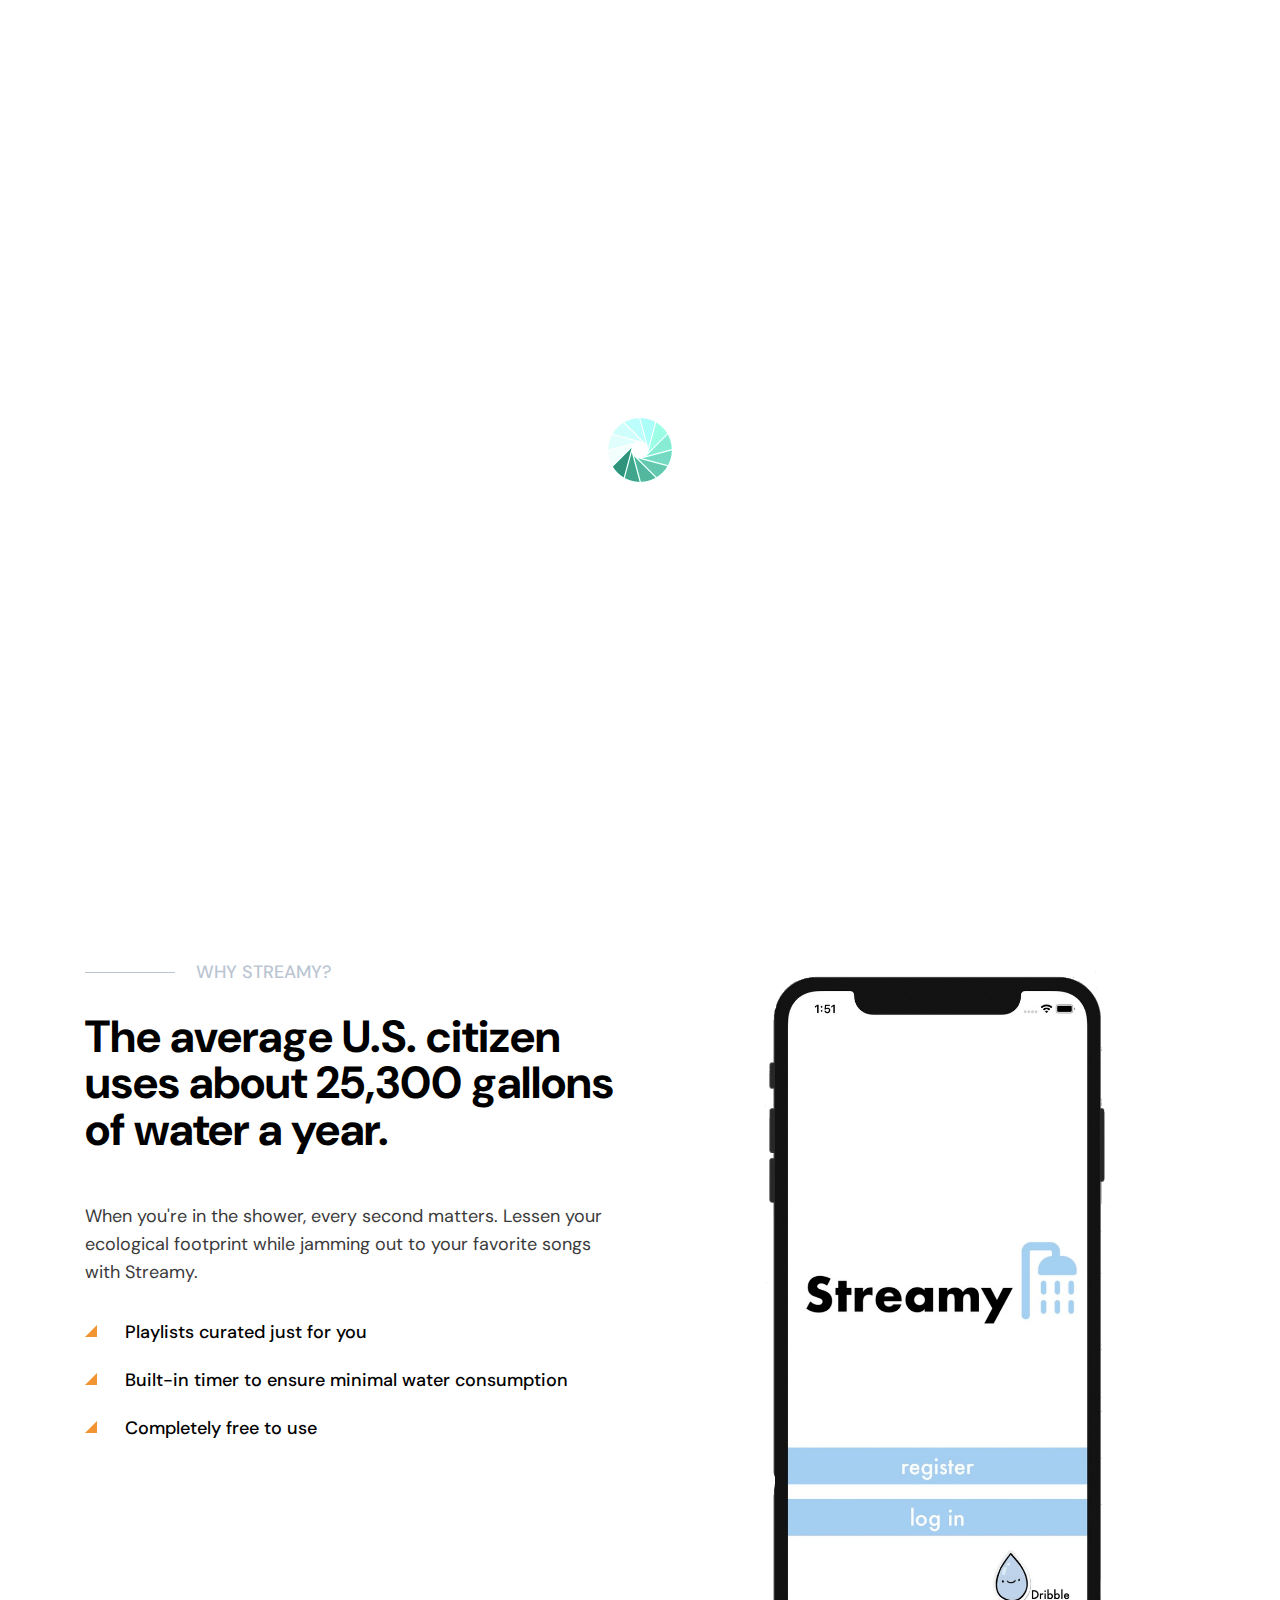
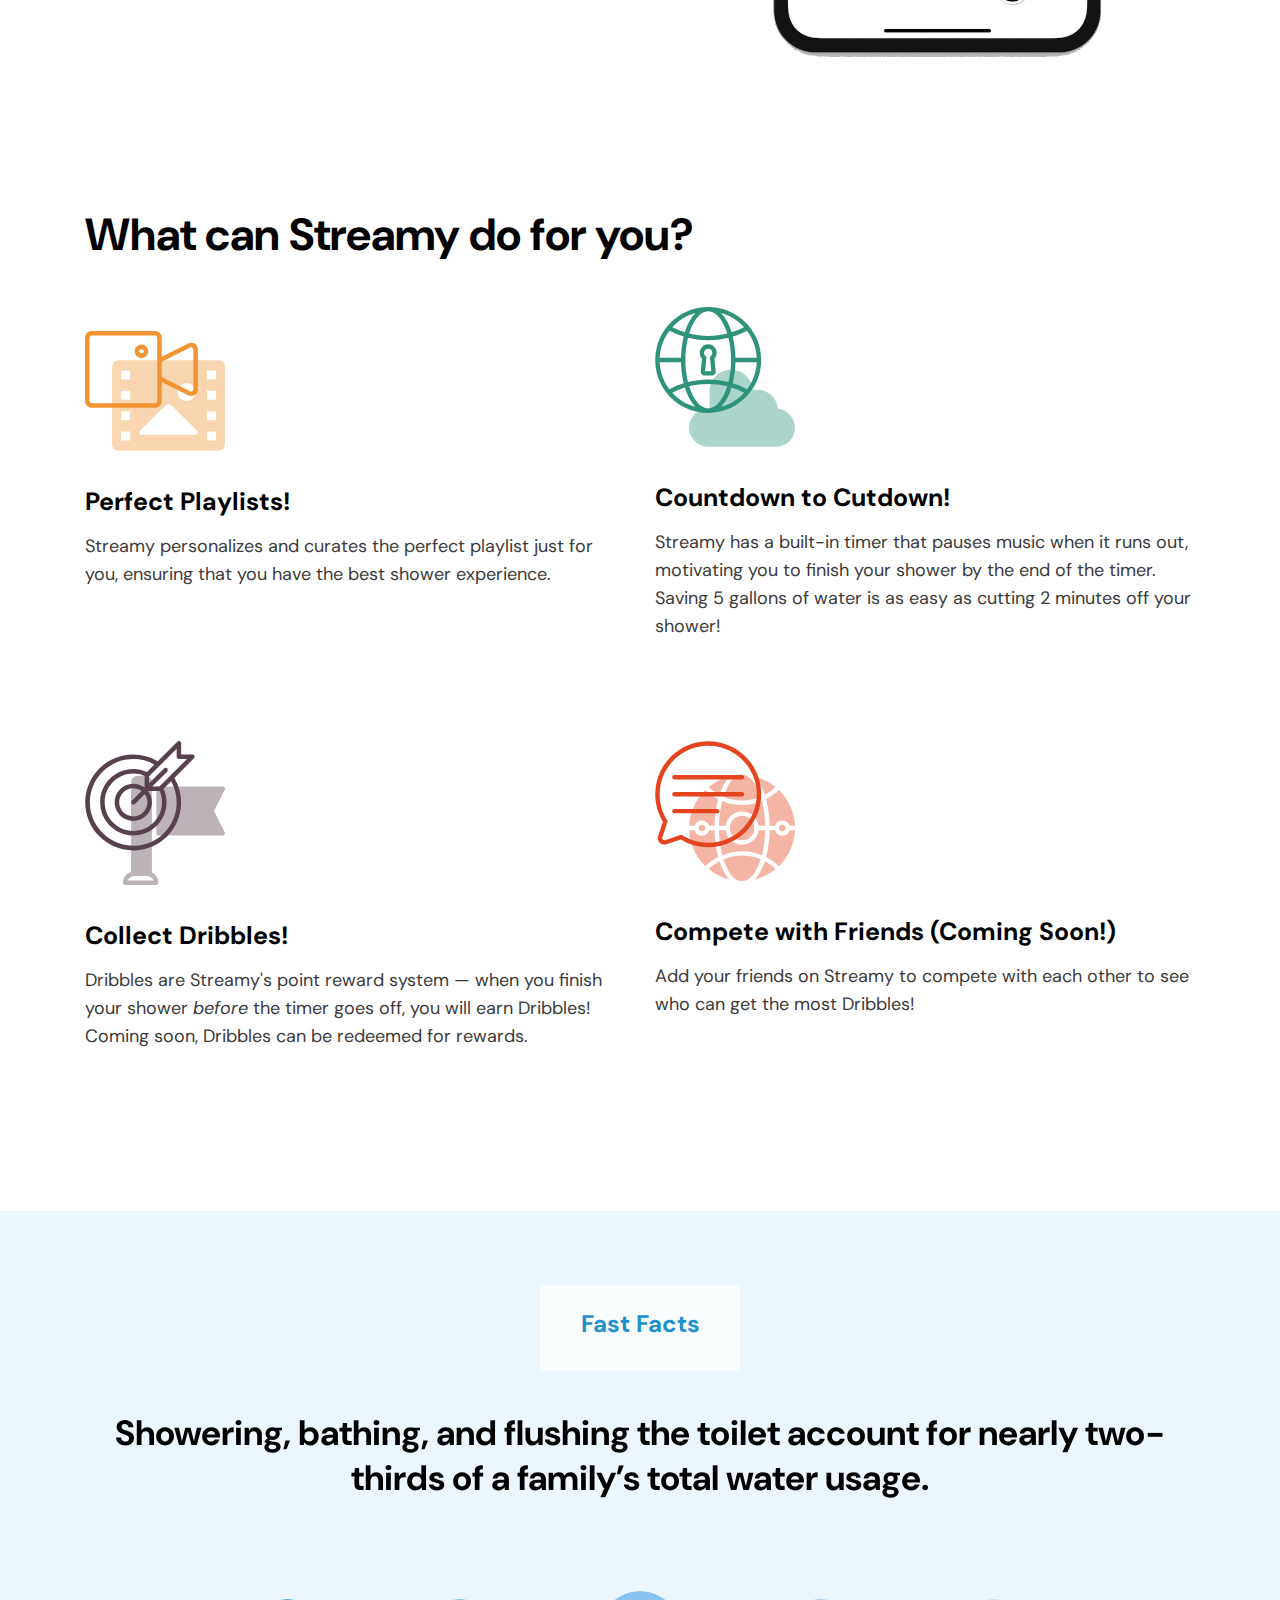
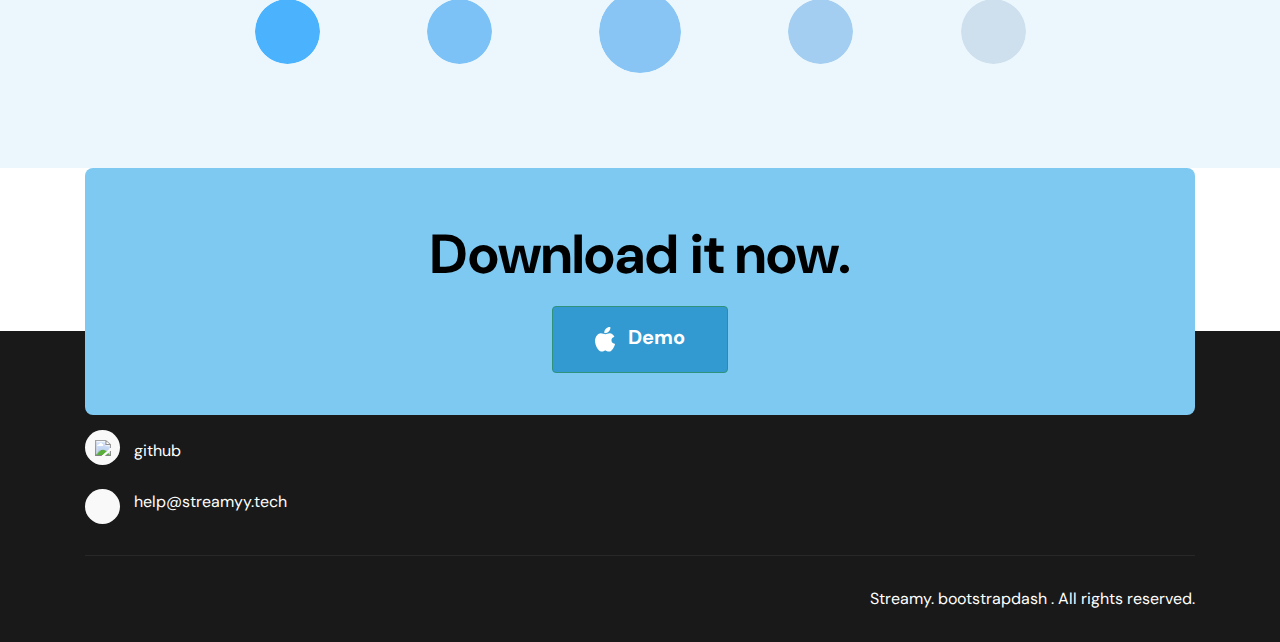
==== index.html @ c36a25f7 "Add files via upload" ====
<!DOCTYPE html>
<html lang="en">
<head>
    <meta charset="UTF-8">
    <meta name="viewport" content="width=device-width, initial-scale=1.0">
    <meta http-equiv="X-UA-Compatible" content="ie=edge">
    <title>Streamy :: Home</title>
    <link rel="stylesheet" href="assets/vendors/flag-icon-css/css/flag-icon.min.css">
    <link rel="stylesheet" href="assets/vendors/font-awesome/css/all.min.css">
    <link href="assets/vendors/aos/aos.css" rel="stylesheet">
    <link rel="stylesheet" href="assets/css/style.css">
    <script src="assets/vendors/jquery/jquery.min.js"></script>
    <script src="assets/js/loader.js"></script>
</head>
<body>
    <div class="edica-loader"></div>
    <header class="edica-header edica-landing-header">
        <div class="container">
            <nav class="navbar navbar-expand-lg navbar-light">
                <a class="navbar-brand" href="index.html"><img src="assets/images/logo.png" alt="Streamy" width="180px"></a>
                <button class="navbar-toggler d-lg-none" type="button" data-toggle="collapse" data-target="#edicaMainNav" aria-controls="collapsibleNavId" aria-expanded="false" aria-label="Toggle navigation">
                    <span class="navbar-toggler-icon"></span>
                </button>
                <div class="collapse navbar-collapse" id="edicaMainNav">
                  <ul class="navbar-nav mx-auto mt-2 mt-lg-0">
                      <li class="nav-item active">
                          <a class="nav-link" href="index.html">&nbsp;&nbsp;&nbsp;&nbsp;&nbsp;&nbsp;&nbsp;&nbsp;&nbsp;&nbsp;&nbsp;&nbsp;&nbsp;&nbsp;&nbsp;&nbsp;&nbsp;&nbsp;&nbsp;&nbsp;&nbsp;&nbsp;&nbsp;&nbsp;&nbsp;
                            &nbsp;&nbsp;&nbsp;&nbsp;&nbsp;&nbsp;&nbsp;&nbsp;&nbsp;&nbsp;&nbsp;&nbsp;&nbsp;&nbsp;&nbsp;&nbsp;&nbsp;&nbsp;&nbsp;
                            Home <span class="sr-only">(current)</span></a>
                      </li>
                      <li class="nav-item">
                          <a class="nav-link" href="footprint.html">Calculate Your Footprint</a>
                      </li>
                      <li class="nav-item">
                          <a class="nav-link" href="#">Demo</a>
                      </li>

                  </ul>
                  <ul class="navbar-nav mt-2 mt-lg-0">
                      <li class="nav-item">

                      </li>
                  </ul>
                </div>
            </nav>
            <div class="edica-landing-header-content">
               <div id="edicaLandingHeaderCarousel" class="carousel slide" data-interval="false">
                   <ol class="carousel-indicators">
                       <li data-target="#edicaLandingHeaderCarousel" data-slide-to="0" class="active"></li>
                       <li data-target="#edicaLandingHeaderCarousel" data-slide-to="1"></li>
                       <li data-target="#edicaLandingHeaderCarousel" data-slide-to="2"></li>
                   </ol>
                   <div class="carousel-inner" role="listbox">
                       <div class="carousel-item active">
                           <div class="row">
                               <div class="col-md-6 carousel-content-wrapper">
                                   <h1 style="font-size:65px">Streamy.</h1> <h2>Saving water, one song at a time.</h2>
                                   <p>Every minute wasted in the shower amounts to an additional 2.5 gallons of water. Do better with Streamy.</p>
                                   <br>
                                   <div class="carousel-content-btns">
                                       <a href="#!" class="btn btn-success"><img src="assets/images/youtube.png"> Demo</a>
                                       <a href="#!" class="btn btn-secondary"> <img src="assets/images/git.png">  Github</a>
                                    </div>
                               </div>
                               <div class="col-md-6 carousel-img-wrapper">
                                   <img src="assets/images/login.png" alt="carousel-img" class="img-fluid" width="350px">
                               </div>
                           </div>
                       </div>
                       <div class="carousel-item">
                            <div class="row">
                                <div class="col-md-6 carousel-content-wrapper">
                                    <h1 style="font-size:65px">Streamy.</h1> <h2>Saving the world one shower at a time.</h2>
                                    <p>He has led a remarkable campaign, defying the traditional mainstream parties courtesy of his En Marche! movement.</p>
                                    <div class="carousel-content-btns">
                                        <a href="#!" class="btn btn-success"> <i class="fab fa-apple mr-2"></i> App Store</a>
                                        <a href="#!" class="btn btn-secondary"> <i class="fab fa-android mr-2"></i> Google Play</a>
                                    </div>
                                </div>
                                <div class="col-md-6 carousel-img-wrapper">
                                    <img src="assets/images/Slider_1.png" alt="carousel-img" class="img-fluid" width="350px">
                                </div>
                            </div>
                       </div>
                       <div class="carousel-item">
                            <div class="row">
                                <div class="col-md-6 carousel-content-wrapper">
                                    <h1 style="font-size:65px">Streamy.</h1> <h2>Saving the world one shower at a time.</h2>
                                    <p>He has led a remarkable campaign, defying the traditional mainstream parties courtesy of his En Marche! movement.</p>
                                    <div class="carousel-content-btns">
                                        <a href="#!" class="btn btn-success"> <i class="fab fa-apple mr-2"></i> App Store</a>
                                        <a href="#!" class="btn btn-secondary"> <i class="fab fa-android mr-2"></i> Google Play</a>
                                    </div>
                                </div>
                                <div class="col-md-6 carousel-img-wrapper">
                                    <img src="assets/images/Slider_1.png" alt="carousel-img" class="img-fluid" width="350px">
                                </div>
                            </div>
                       </div>
                   </div>
               </div>
            </div>
        </div>
    </header>

    <main>
        <section class="edica-landing-section edica-landing-about">
            <div class="container">
                <div class="row">
                    <div class="col-md-6" data-aos="fade-up-right">
                        <h4 class="edica-landing-section-subtitle-alt">WHY STREAMY?</h4>
                        <h2 class="edica-landing-section-title"> The average U.S. citizen uses about 25,300 gallons of water a year.</h2>
                        <p>When you're in the shower, every second matters. Lessen your ecological footprint while jamming out to your favorite songs with Streamy.</p>
                        <ul class="landing-about-list">
                            <li>Playlists curated just for you</li>
                            <li>Built-in timer to ensure minimal water consumption</li>
                            <li>Completely free to use</li>
                        </ul>
                    </div>
                    <div class="col-md-6" data-aos="fade-up-left">
                      &nbsp;&nbsp;&nbsp;&nbsp;&nbsp;&nbsp;&nbsp;&nbsp;&nbsp;&nbsp;&nbsp;&nbsp;&nbsp;&nbsp;&nbsp;&nbsp;&nbsp;&nbsp;&nbsp;&nbsp;
                        <img src="assets/images/launchpage.png" width="400px" alt="about" class="img-fluid">

                    </div>
                </div>
            </div>
        </section>

        <section class="edica-landing-section edica-landing-services">
            <div class="container">

                <h2 class="edica-landing-section-title">What can Streamy do for you?</h2>
                <div class="row">
                    <div class="col-md-6 landing-service-card" data-aos="fade-right">
                      <br>
                        <img src="assets/images/picture.svg" alt="card img" class="img-fluid service-card-img">
                        <h4 class="service-card-title">Perfect Playlists!</h4>
                        <p class="service-card-description">Streamy personalizes and curates the perfect playlist just for you, ensuring that you have the best shower experience.</p>
                    </div>
                    <div class="col-md-6 landing-service-card" data-aos="fade-left">
                        <img src="assets/images/internet.svg" alt="card img" class="img-fluid service-card-img">
                        <h4 class="service-card-title">Countdown to Cutdown!</h4>
                        <p class="service-card-description">Streamy has a built-in timer that pauses music when it runs out, motivating you to finish your shower by the end of the timer. Saving 5 gallons of water is as easy as cutting 2 minutes off your shower!</p>
                    </div>
                    <div class="col-md-6 landing-service-card" data-aos="fade-right">
                        <img src="assets/images/goal.svg" alt="card img" class="img-fluid service-card-img">
                        <h4 class="service-card-title">Collect Dribbles!</h4>
                        <p class="service-card-description">Dribbles are Streamy's point reward system — when you finish your shower <i>before</i> the timer goes off, you will earn Dribbles! Coming soon, Dribbles can be redeemed for rewards.</p>
                    </div>
                    <div class="col-md-6 landing-service-card" data-aos="fade-left">
                        <img src="assets/images/chat-bubble.svg" alt="card img" class="img-fluid service-card-img">
                        <h4 class="service-card-title">Compete with Friends (Coming Soon!)</h4>
                        <p class="service-card-description">Add your friends on Streamy to compete with each other to see who can get the most Dribbles! </p>
                    </div>
                </div>
            </div>
        </section>
        <section class="edica-landing-section edica-landing-testimonials" data-aos="fade-up">
            <div class="container">
                <div id="edicaLandingTestimonialCarousel" class="carousel slide landing-testimonial-carousel" data-ride="carousel">
                    <div id="fastfacts" class="text-center py-4">
                      <h4>Fast Facts<h4>
                    </div>
                    <div class="carousel-inner" role="listbox">

                        <div class="carousel-item">
                            <blockquote class="testimonial">
                              <p>It takes almost 49 gallons of water to produce just one eight-ounce glass of milk.</p>
                            </blockquote>
                        </div>
                        <div class="carousel-item">
                            <blockquote class="testimonial">
                                <p>3.9 trillion gallons of water are consumed in the United States every single month. </p>
                            </blockquote>
                        </div>
                        <div class="carousel-item active">
                            <blockquote class="testimonial">
                                <p>Showering, bathing, and flushing the toilet account for nearly two-thirds of a family’s total water usage.</p>
                            </blockquote>
                        </div>
                        <div class="carousel-item">
                            <blockquote class="testimonial">
                                <p>Every extra minute spent in the shower amounts to an additional 2.5 gallons of water wasted. </p>
                            </blockquote>
                        </div>
                        <div class="carousel-item">
                            <blockquote class="testimonial">
                                <p>Around 2.4 billion people do not have adequate sanitation and nearly 1.1 billion people lack access to safe water. </p>
                            </blockquote>
                        </div>
                    </div>
                    <ol class="carousel-indicators">
                        <li data-target="#edicaLandingTestimonialCarousel" data-slide-to="0">
                            <img src="assets/images/dot1.png" alt="avatar">
                            <div class="user-details">
                                <h6></h6>
                                <p></p>
                            </div>
                        </li>
                        <li data-target="#edicaLandingTestimonialCarousel" data-slide-to="1">
                            <img src="assets/images/dot2.png" alt="avatar">
                            <div class="user-details">
                                <h6></h6>
                                <p></p>
                            </div>
                        </li>
                        <li data-target="#edicaLandingTestimonialCarousel" data-slide-to="2" class="active">
                            <img src="assets/images/dot3.png" alt="avatar">
                            <div class="user-details">
                                <h6></h6>
                                <p></p>
                            </div>

                        </li>
                        <li data-target="#edicaLandingTestimonialCarousel" data-slide-to="3">
                            <img src="assets/images/dot4.png" alt="avatar">
                            <div class="user-details">
                                <h6></h6>
                                <p></p>
                            </div>
                        </li>
                        <li data-target="#edicaLandingTestimonialCarousel" data-slide-to="4">
                            <img src="assets/images/dot5.png" alt="avatar">
                            <div class="user-details">
                                <h6></h6>
                                <p></p>
                            </div>
                        </li>
                    </ol>
                </div>
            </div>
        </section>

    </main>
    <section class="edica-footer-banner-section">
        <div class="container">
            <div class="footer-banner" data-aos="fade-up">
              <br>
                <h1 class="banner-title">Download it now.</h1>
                <div class="banner-btns-wrapper">
                    <button class="btn btn-success"> <img src="assets/images/apple@1x.svg" alt="youtube" class="mr-2"> Demo</button>

                </div>
                <p class="banner-text">&nbsp;</p>
            </div>
        </div>
    </section>
    <footer class="edica-footer" data-aos="fade-up">
        <div class="container">
            <div class="row footer-widget-area" style="padding-bottom: 0px">
              <div class="col-md-3">
                <br>

                <nav class="footer-social-links">
                  <br>
                  <a href="https://github.com/streamyapp/streamyapp.github.io"><img src="assets/images/gitsmall.png"></a>
                  github
                  <br><br>
                  <a><i class="fab fa-stack-exchange"></i></a>
                  help@streamyy.tech
                </nav>
              </div>
            </div>
            <div class="footer-bottom-content">
                <nav class="nav footer-bottom-nav">
                </nav>
                <p class="mb-0">Streamy. <a href="https://www.bootstrapdash.com" target="_blank" rel="noopener noreferrer" class="text-reset">bootstrapdash</a> . All rights reserved.</p>
            </div>
        </div>
    </footer>
    <script src="assets/vendors/popper.js/popper.min.js"></script>
    <script src="assets/vendors/bootstrap/dist/js/bootstrap.min.js"></script>
    <script src="assets/vendors/aos/aos.js"></script>
    <script src="assets/js/main.js"></script>
    <script>
        AOS.init({
            duration: 2000
        });
      </script>
</body>
</html>
---- assets/css/style.css ----
@import url("https://fonts.googleapis.com/css?family=DM+Sans:400,500,700&display=swap");
/*!
 * Bootstrap v4.4.1 (https://getbootstrap.com/)
 * Copyright 2011-2019 The Bootstrap Authors
 * Copyright 2011-2019 Twitter, Inc.
 * Licensed under MIT (https://github.com/twbs/bootstrap/blob/master/LICENSE)
 */
:root {
  --blue: #007bff;
  --indigo: #6610f2;
  --purple: #6f42c1;
  --pink: #e83e8c;
  --red: #dc3545;
  --orange: #fd7e14;
  --yellow: #ffc107;
  --green: #28a745;
  --teal: #20c997;
  --cyan: #17a2b8;
  --white: #fff;
  --gray: #6c757d;
  --gray-dark: #343a40;
  --primary: #007bff;
  --secondary: #d0c2af;
  --success: #2e937a;
  --info: #17a2b8;
  --warning: #f29431;
  --danger: #dc3545;
  --light: #f8f9fa;
  --dark: #343a40;
  --breakpoint-xs: 0;
  --breakpoint-sm: 576px;
  --breakpoint-md: 768px;
  --breakpoint-lg: 992px;
  --breakpoint-xl: 1200px;
  --font-family-sans-serif: -apple-system, BlinkMacSystemFont, "Segoe UI", Roboto, "Helvetica Neue", Arial, "Noto Sans", sans-serif, "Apple Color Emoji", "Segoe UI Emoji", "Segoe UI Symbol", "Noto Color Emoji";
  --font-family-monospace: SFMono-Regular, Menlo, Monaco, Consolas, "Liberation Mono", "Courier New", monospace; }

*,
*::before,
*::after {
  box-sizing: border-box; }

html {
  font-family: sans-serif;
  line-height: 1.15;
  -webkit-text-size-adjust: 100%;
  -webkit-tap-highlight-color: rgba(0, 0, 0, 0); }

article, aside, figcaption, figure, footer, header, hgroup, main, nav, section {
  display: block; }

body {
  margin: 0;
  font-family: "DM Sans", sans-serif;
  font-size: 1rem;
  font-weight: 400;
  line-height: 1.5;
  color: #000000;
  text-align: left;
  background-color: #ffffff; }

[tabindex="-1"]:focus:not(:focus-visible) {
  outline: 0 !important; }

hr {
  box-sizing: content-box;
  height: 0;
  overflow: visible; }

h1, h2, h3, h4, h5, h6 {
  margin-top: 0;
  margin-bottom: 0.5rem; }

p {
  margin-top: 0;
  margin-bottom: 1rem; }

abbr[title],
abbr[data-original-title] {
  text-decoration: underline;
  -webkit-text-decoration: underline dotted;
          text-decoration: underline dotted;
  cursor: help;
  border-bottom: 0;
  -webkit-text-decoration-skip-ink: none;
          text-decoration-skip-ink: none; }

address {
  margin-bottom: 1rem;
  font-style: normal;
  line-height: inherit; }

ol,
ul,
dl {
  margin-top: 0;
  margin-bottom: 1rem; }

ol ol,
ul ul,
ol ul,
ul ol {
  margin-bottom: 0; }

dt {
  font-weight: 700; }

dd {
  margin-bottom: .5rem;
  margin-left: 0; }

blockquote {
  margin: 0 0 1rem; }

b,
strong {
  font-weight: bolder; }

small {
  font-size: 80%; }

sub,
sup {
  position: relative;
  font-size: 75%;
  line-height: 0;
  vertical-align: baseline; }

sub {
  bottom: -.25em; }

sup {
  top: -.5em; }

a {
  color: #007bff;
  text-decoration: none;
  background-color: transparent; }
  a:hover {
    color: #0056b3;
    text-decoration: underline; }

a:not([href]) {
  color: inherit;
  text-decoration: none; }
  a:not([href]):hover {
    color: inherit;
    text-decoration: none; }

pre,
code,
kbd,
samp {
  font-family: SFMono-Regular, Menlo, Monaco, Consolas, "Liberation Mono", "Courier New", monospace;
  font-size: 1em; }

pre {
  margin-top: 0;
  margin-bottom: 1rem;
  overflow: auto; }

figure {
  margin: 0 0 1rem; }

img {
  vertical-align: middle;
  border-style: none; }

svg {
  overflow: hidden;
  vertical-align: middle; }

table {
  border-collapse: collapse; }

caption {
  padding-top: 0.75rem;
  padding-bottom: 0.75rem;
  color: #6c757d;
  text-align: left;
  caption-side: bottom; }

th {
  text-align: inherit; }

label {
  display: inline-block;
  margin-bottom: 0.5rem; }

button {
  border-radius: 0; }

button:focus {
  outline: 1px dotted;
  outline: 5px auto -webkit-focus-ring-color; }

input,
button,
select,
optgroup,
textarea {
  margin: 0;
  font-family: inherit;
  font-size: inherit;
  line-height: inherit; }

button,
input {
  overflow: visible; }

button,
select {
  text-transform: none; }

select {
  word-wrap: normal; }

button,
[type="button"],
[type="reset"],
[type="submit"] {
  -webkit-appearance: button; }

button:not(:disabled),
[type="button"]:not(:disabled),
[type="reset"]:not(:disabled),
[type="submit"]:not(:disabled) {
  cursor: pointer; }

button::-moz-focus-inner,
[type="button"]::-moz-focus-inner,
[type="reset"]::-moz-focus-inner,
[type="submit"]::-moz-focus-inner {
  padding: 0;
  border-style: none; }

input[type="radio"],
input[type="checkbox"] {
  box-sizing: border-box;
  padding: 0; }

input[type="date"],
input[type="time"],
input[type="datetime-local"],
input[type="month"] {
  -webkit-appearance: listbox; }

textarea {
  overflow: auto;
  resize: vertical; }

fieldset {
  min-width: 0;
  padding: 0;
  margin: 0;
  border: 0; }

legend {
  display: block;
  width: 100%;
  max-width: 100%;
  padding: 0;
  margin-bottom: .5rem;
  font-size: 1.5rem;
  line-height: inherit;
  color: inherit;
  white-space: normal; }

progress {
  vertical-align: baseline; }

[type="number"]::-webkit-inner-spin-button,
[type="number"]::-webkit-outer-spin-button {
  height: auto; }

[type="search"] {
  outline-offset: -2px;
  -webkit-appearance: none; }

[type="search"]::-webkit-search-decoration {
  -webkit-appearance: none; }

::-webkit-file-upload-button {
  font: inherit;
  -webkit-appearance: button; }

output {
  display: inline-block; }

summary {
  display: list-item;
  cursor: pointer; }

template {
  display: none; }

[hidden] {
  display: none !important; }

h1, h2, h3, h4, h5, h6,
.h1, .h2, .h3, .h4, .h5, .h6 {
  margin-bottom: 0.5rem;
  font-weight: 700;
  line-height: 1.2; }

h1, .h1 {
  font-size: 2.5rem; }

h2, .h2 {
  font-size: 2rem; }

h3, .h3 {
  font-size: 1.75rem; }

h4, .h4 {
  font-size: 1.5rem; }

h5, .h5 {
  font-size: 1.25rem; }

h6, .h6 {
  font-size: 1rem; }

.lead {
  font-size: 1.25rem;
  font-weight: 300; }

.display-1 {
  font-size: 6rem;
  font-weight: 300;
  line-height: 1.2; }

.display-2 {
  font-size: 5.5rem;
  font-weight: 300;
  line-height: 1.2; }

.display-3 {
  font-size: 4.5rem;
  font-weight: 300;
  line-height: 1.2; }

.display-4 {
  font-size: 3.5rem;
  font-weight: 300;
  line-height: 1.2; }



hr {
  margin-top: 1rem;
  margin-bottom: 1rem;
  border: 0;
  border-top: 1px solid rgba(0, 0, 0, 0.1); }

small,
.small {
  font-size: 80%;
  font-weight: 400; }

mark,
.mark {
  padding: 0.2em;
  background-color: #fcf8e3; }

.list-unstyled {
  padding-left: 0;
  list-style: none; }

.list-inline {
  padding-left: 0;
  list-style: none; }

.list-inline-item {
  display: inline-block; }
  .list-inline-item:not(:last-child) {
    margin-right: 0.5rem; }

.initialism {
  font-size: 90%;
  text-transform: uppercase; }

.blockquote {
  margin-bottom: 1rem;
  font-size: 1.25rem; }

.blockquote-footer {
  display: block;
  font-size: 80%;
  color: #6c757d; }
  .blockquote-footer::before {
    content: "\2014\00A0"; }

.img-fluid {
  max-width: 100%;
  height: auto; }

.img-thumbnail {
  padding: 0.25rem;
  background-color: #fff;
  border: 1px solid #dee2e6;
  border-radius: 0.25rem;
  max-width: 100%;
  height: auto; }

.figure {
  display: inline-block; }

.figure-img {
  margin-bottom: 0.5rem;
  line-height: 1; }

.figure-caption {
  font-size: 90%;
  color: #6c757d; }

code {
  font-size: 87.5%;
  color: #e83e8c;
  word-wrap: break-word; }
  a > code {
    color: inherit; }

kbd {
  padding: 0.2rem 0.4rem;
  font-size: 87.5%;
  color: #fff;
  background-color: #212529;
  border-radius: 0.2rem; }
  kbd kbd {
    padding: 0;
    font-size: 100%;
    font-weight: 700; }

pre {
  display: block;
  font-size: 87.5%;
  color: #212529; }
  pre code {
    font-size: inherit;
    color: inherit;
    word-break: normal; }

.pre-scrollable {
  max-height: 340px;
  overflow-y: scroll; }

.container {
  width: 100%;
  padding-right: 15px;
  padding-left: 15px;
  margin-right: auto;
  margin-left: auto; }
  @media (min-width: 576px) {
    .container {
      max-width: 540px; } }
  @media (min-width: 768px) {
    .container {
      max-width: 720px; } }
  @media (min-width: 992px) {
    .container {
      max-width: 960px; } }
  @media (min-width: 1200px) {
    .container {
      max-width: 1140px; } }

.container-fluid, .container-sm, .container-md, .container-lg, .container-xl {
  width: 100%;
  padding-right: 15px;
  padding-left: 15px;
  margin-right: auto;
  margin-left: auto; }

@media (min-width: 576px) {
  .container, .container-sm {
    max-width: 540px; } }

@media (min-width: 768px) {
  .container, .container-sm, .container-md {
    max-width: 720px; } }

@media (min-width: 992px) {
  .container, .container-sm, .container-md, .container-lg {
    max-width: 960px; } }

@media (min-width: 1200px) {
  .container, .container-sm, .container-md, .container-lg, .container-xl {
    max-width: 1140px; } }

.row {
  display: flex;
  flex-wrap: wrap;
  margin-right: -15px;
  margin-left: -15px; }

.no-gutters {
  margin-right: 0;
  margin-left: 0; }
  .no-gutters > .col,
  .no-gutters > [class*="col-"] {
    padding-right: 0;
    padding-left: 0; }

.col-1, .col-2, .col-3, .col-4, .col-5, .col-6, .col-7, .col-8, .col-9, .col-10, .col-11, .col-12, .col,
.col-auto, .col-sm-1, .col-sm-2, .col-sm-3, .col-sm-4, .col-sm-5, .col-sm-6, .col-sm-7, .col-sm-8, .col-sm-9, .col-sm-10, .col-sm-11, .col-sm-12, .col-sm,
.col-sm-auto, .col-md-1, .col-md-2, .col-md-3, .col-md-4, .col-md-5, .col-md-6, .col-md-7, .col-md-8, .col-md-9, .col-md-10, .col-md-11, .col-md-12, .col-md,
.col-md-auto, .col-lg-1, .col-lg-2, .col-lg-3, .col-lg-4, .col-lg-5, .col-lg-6, .col-lg-7, .col-lg-8, .col-lg-9, .col-lg-10, .col-lg-11, .col-lg-12, .col-lg,
.col-lg-auto, .col-xl-1, .col-xl-2, .col-xl-3, .col-xl-4, .col-xl-5, .col-xl-6, .col-xl-7, .col-xl-8, .col-xl-9, .col-xl-10, .col-xl-11, .col-xl-12, .col-xl,
.col-xl-auto {
  position: relative;
  width: 100%;
  padding-right: 15px;
  padding-left: 15px; }

.col {
  flex-basis: 0;
  flex-grow: 1;
  max-width: 100%; }

.row-cols-1 > * {
  flex: 0 0 100%;
  max-width: 100%; }

.row-cols-2 > * {
  flex: 0 0 50%;
  max-width: 50%; }

.row-cols-3 > * {
  flex: 0 0 33.33333%;
  max-width: 33.33333%; }

.row-cols-4 > * {
  flex: 0 0 25%;
  max-width: 25%; }

.row-cols-5 > * {
  flex: 0 0 20%;
  max-width: 20%; }

.row-cols-6 > * {
  flex: 0 0 16.66667%;
  max-width: 16.66667%; }

.col-auto {
  flex: 0 0 auto;
  width: auto;
  max-width: 100%; }

.col-1 {
  flex: 0 0 8.33333%;
  max-width: 8.33333%; }

.col-2 {
  flex: 0 0 16.66667%;
  max-width: 16.66667%; }

.col-3 {
  flex: 0 0 25%;
  max-width: 25%; }

.col-4 {
  flex: 0 0 33.33333%;
  max-width: 33.33333%; }

.col-5 {
  flex: 0 0 41.66667%;
  max-width: 41.66667%; }

.col-6 {
  flex: 0 0 50%;
  max-width: 50%; }

.col-7 {
  flex: 0 0 58.33333%;
  max-width: 58.33333%; }

.col-8 {
  flex: 0 0 66.66667%;
  max-width: 66.66667%; }

.col-9 {
  flex: 0 0 75%;
  max-width: 75%; }

.col-10 {
  flex: 0 0 83.33333%;
  max-width: 83.33333%; }

.col-11 {
  flex: 0 0 91.66667%;
  max-width: 91.66667%; }

.col-12 {
  flex: 0 0 100%;
  max-width: 100%; }

.order-first {
  order: -1; }

.order-last {
  order: 13; }

.order-0 {
  order: 0; }

.order-1 {
  order: 1; }

.order-2 {
  order: 2; }

.order-3 {
  order: 3; }

.order-4 {
  order: 4; }

.order-5 {
  order: 5; }

.order-6 {
  order: 6; }

.order-7 {
  order: 7; }

.order-8 {
  order: 8; }

.order-9 {
  order: 9; }

.order-10 {
  order: 10; }

.order-11 {
  order: 11; }

.order-12 {
  order: 12; }

.offset-1 {
  margin-left: 8.33333%; }

.offset-2 {
  margin-left: 16.66667%; }

.offset-3 {
  margin-left: 25%; }

.offset-4 {
  margin-left: 33.33333%; }

.offset-5 {
  margin-left: 41.66667%; }

.offset-6 {
  margin-left: 50%; }

.offset-7 {
  margin-left: 58.33333%; }

.offset-8 {
  margin-left: 66.66667%; }

.offset-9 {
  margin-left: 75%; }

.offset-10 {
  margin-left: 83.33333%; }

.offset-11 {
  margin-left: 91.66667%; }

@media (min-width: 576px) {
  .col-sm {
    flex-basis: 0;
    flex-grow: 1;
    max-width: 100%; }
  .row-cols-sm-1 > * {
    flex: 0 0 100%;
    max-width: 100%; }
  .row-cols-sm-2 > * {
    flex: 0 0 50%;
    max-width: 50%; }
  .row-cols-sm-3 > * {
    flex: 0 0 33.33333%;
    max-width: 33.33333%; }
  .row-cols-sm-4 > * {
    flex: 0 0 25%;
    max-width: 25%; }
  .row-cols-sm-5 > * {
    flex: 0 0 20%;
    max-width: 20%; }
  .row-cols-sm-6 > * {
    flex: 0 0 16.66667%;
    max-width: 16.66667%; }
  .col-sm-auto {
    flex: 0 0 auto;
    width: auto;
    max-width: 100%; }
  .col-sm-1 {
    flex: 0 0 8.33333%;
    max-width: 8.33333%; }
  .col-sm-2 {
    flex: 0 0 16.66667%;
    max-width: 16.66667%; }
  .col-sm-3 {
    flex: 0 0 25%;
    max-width: 25%; }
  .col-sm-4 {
    flex: 0 0 33.33333%;
    max-width: 33.33333%; }
  .col-sm-5 {
    flex: 0 0 41.66667%;
    max-width: 41.66667%; }
  .col-sm-6 {
    flex: 0 0 50%;
    max-width: 50%; }
  .col-sm-7 {
    flex: 0 0 58.33333%;
    max-width: 58.33333%; }
  .col-sm-8 {
    flex: 0 0 66.66667%;
    max-width: 66.66667%; }
  .col-sm-9 {
    flex: 0 0 75%;
    max-width: 75%; }
  .col-sm-10 {
    flex: 0 0 83.33333%;
    max-width: 83.33333%; }
  .col-sm-11 {
    flex: 0 0 91.66667%;
    max-width: 91.66667%; }
  .col-sm-12 {
    flex: 0 0 100%;
    max-width: 100%; }
  .order-sm-first {
    order: -1; }
  .order-sm-last {
    order: 13; }
  .order-sm-0 {
    order: 0; }
  .order-sm-1 {
    order: 1; }
  .order-sm-2 {
    order: 2; }
  .order-sm-3 {
    order: 3; }
  .order-sm-4 {
    order: 4; }
  .order-sm-5 {
    order: 5; }
  .order-sm-6 {
    order: 6; }
  .order-sm-7 {
    order: 7; }
  .order-sm-8 {
    order: 8; }
  .order-sm-9 {
    order: 9; }
  .order-sm-10 {
    order: 10; }
  .order-sm-11 {
    order: 11; }
  .order-sm-12 {
    order: 12; }
  .offset-sm-0 {
    margin-left: 0; }
  .offset-sm-1 {
    margin-left: 8.33333%; }
  .offset-sm-2 {
    margin-left: 16.66667%; }
  .offset-sm-3 {
    margin-left: 25%; }
  .offset-sm-4 {
    margin-left: 33.33333%; }
  .offset-sm-5 {
    margin-left: 41.66667%; }
  .offset-sm-6 {
    margin-left: 50%; }
  .offset-sm-7 {
    margin-left: 58.33333%; }
  .offset-sm-8 {
    margin-left: 66.66667%; }
  .offset-sm-9 {
    margin-left: 75%; }
  .offset-sm-10 {
    margin-left: 83.33333%; }
  .offset-sm-11 {
    margin-left: 91.66667%; } }

@media (min-width: 768px) {
  .col-md {
    flex-basis: 0;
    flex-grow: 1;
    max-width: 100%; }
  .row-cols-md-1 > * {
    flex: 0 0 100%;
    max-width: 100%; }
  .row-cols-md-2 > * {
    flex: 0 0 50%;
    max-width: 50%; }
  .row-cols-md-3 > * {
    flex: 0 0 33.33333%;
    max-width: 33.33333%; }
  .row-cols-md-4 > * {
    flex: 0 0 25%;
    max-width: 25%; }
  .row-cols-md-5 > * {
    flex: 0 0 20%;
    max-width: 20%; }
  .row-cols-md-6 > * {
    flex: 0 0 16.66667%;
    max-width: 16.66667%; }
  .col-md-auto {
    flex: 0 0 auto;
    width: auto;
    max-width: 100%; }
  .col-md-1 {
    flex: 0 0 8.33333%;
    max-width: 8.33333%; }
  .col-md-2 {
    flex: 0 0 16.66667%;
    max-width: 16.66667%; }
  .col-md-3 {
    flex: 0 0 25%;
    max-width: 25%; }
  .col-md-4 {
    flex: 0 0 33.33333%;
    max-width: 33.33333%; }
  .col-md-5 {
    flex: 0 0 41.66667%;
    max-width: 41.66667%; }
  .col-md-6 {
    flex: 0 0 50%;
    max-width: 50%; }
  .col-md-7 {
    flex: 0 0 58.33333%;
    max-width: 58.33333%; }
  .col-md-8 {
    flex: 0 0 66.66667%;
    max-width: 66.66667%; }
  .col-md-9 {
    flex: 0 0 75%;
    max-width: 75%; }
  .col-md-10 {
    flex: 0 0 83.33333%;
    max-width: 83.33333%; }
  .col-md-11 {
    flex: 0 0 91.66667%;
    max-width: 91.66667%; }
  .col-md-12 {
    flex: 0 0 100%;
    max-width: 100%; }
  .order-md-first {
    order: -1; }
  .order-md-last {
    order: 13; }
  .order-md-0 {
    order: 0; }
  .order-md-1 {
    order: 1; }
  .order-md-2 {
    order: 2; }
  .order-md-3 {
    order: 3; }
  .order-md-4 {
    order: 4; }
  .order-md-5 {
    order: 5; }
  .order-md-6 {
    order: 6; }
  .order-md-7 {
    order: 7; }
  .order-md-8 {
    order: 8; }
  .order-md-9 {
    order: 9; }
  .order-md-10 {
    order: 10; }
  .order-md-11 {
    order: 11; }
  .order-md-12 {
    order: 12; }
  .offset-md-0 {
    margin-left: 0; }
  .offset-md-1 {
    margin-left: 8.33333%; }
  .offset-md-2 {
    margin-left: 16.66667%; }
  .offset-md-3 {
    margin-left: 25%; }
  .offset-md-4 {
    margin-left: 33.33333%; }
  .offset-md-5 {
    margin-left: 41.66667%; }
  .offset-md-6 {
    margin-left: 50%; }
  .offset-md-7 {
    margin-left: 58.33333%; }
  .offset-md-8 {
    margin-left: 66.66667%; }
  .offset-md-9 {
    margin-left: 75%; }
  .offset-md-10 {
    margin-left: 83.33333%; }
  .offset-md-11 {
    margin-left: 91.66667%; } }

@media (min-width: 992px) {
  .col-lg {
    flex-basis: 0;
    flex-grow: 1;
    max-width: 100%; }
  .row-cols-lg-1 > * {
    flex: 0 0 100%;
    max-width: 100%; }
  .row-cols-lg-2 > * {
    flex: 0 0 50%;
    max-width: 50%; }
  .row-cols-lg-3 > * {
    flex: 0 0 33.33333%;
    max-width: 33.33333%; }
  .row-cols-lg-4 > * {
    flex: 0 0 25%;
    max-width: 25%; }
  .row-cols-lg-5 > * {
    flex: 0 0 20%;
    max-width: 20%; }
  .row-cols-lg-6 > * {
    flex: 0 0 16.66667%;
    max-width: 16.66667%; }
  .col-lg-auto {
    flex: 0 0 auto;
    width: auto;
    max-width: 100%; }
  .col-lg-1 {
    flex: 0 0 8.33333%;
    max-width: 8.33333%; }
  .col-lg-2 {
    flex: 0 0 16.66667%;
    max-width: 16.66667%; }
  .col-lg-3 {
    flex: 0 0 25%;
    max-width: 25%; }
  .col-lg-4 {
    flex: 0 0 33.33333%;
    max-width: 33.33333%; }
  .col-lg-5 {
    flex: 0 0 41.66667%;
    max-width: 41.66667%; }
  .col-lg-6 {
    flex: 0 0 50%;
    max-width: 50%; }
  .col-lg-7 {
    flex: 0 0 58.33333%;
    max-width: 58.33333%; }
  .col-lg-8 {
    flex: 0 0 66.66667%;
    max-width: 66.66667%; }
  .col-lg-9 {
    flex: 0 0 75%;
    max-width: 75%; }
  .col-lg-10 {
    flex: 0 0 83.33333%;
    max-width: 83.33333%; }
  .col-lg-11 {
    flex: 0 0 91.66667%;
    max-width: 91.66667%; }
  .col-lg-12 {
    flex: 0 0 100%;
    max-width: 100%; }
  .order-lg-first {
    order: -1; }
  .order-lg-last {
    order: 13; }
  .order-lg-0 {
    order: 0; }
  .order-lg-1 {
    order: 1; }
  .order-lg-2 {
    order: 2; }
  .order-lg-3 {
    order: 3; }
  .order-lg-4 {
    order: 4; }
  .order-lg-5 {
    order: 5; }
  .order-lg-6 {
    order: 6; }
  .order-lg-7 {
    order: 7; }
  .order-lg-8 {
    order: 8; }
  .order-lg-9 {
    order: 9; }
  .order-lg-10 {
    order: 10; }
  .order-lg-11 {
    order: 11; }
  .order-lg-12 {
    order: 12; }
  .offset-lg-0 {
    margin-left: 0; }
  .offset-lg-1 {
    margin-left: 8.33333%; }
  .offset-lg-2 {
    margin-left: 16.66667%; }
  .offset-lg-3 {
    margin-left: 25%; }
  .offset-lg-4 {
    margin-left: 33.33333%; }
  .offset-lg-5 {
    margin-left: 41.66667%; }
  .offset-lg-6 {
    margin-left: 50%; }
  .offset-lg-7 {
    margin-left: 58.33333%; }
  .offset-lg-8 {
    margin-left: 66.66667%; }
  .offset-lg-9 {
    margin-left: 75%; }
  .offset-lg-10 {
    margin-left: 83.33333%; }
  .offset-lg-11 {
    margin-left: 91.66667%; } }

@media (min-width: 1200px) {
  .col-xl {
    flex-basis: 0;
    flex-grow: 1;
    max-width: 100%; }
  .row-cols-xl-1 > * {
    flex: 0 0 100%;
    max-width: 100%; }
  .row-cols-xl-2 > * {
    flex: 0 0 50%;
    max-width: 50%; }
  .row-cols-xl-3 > * {
    flex: 0 0 33.33333%;
    max-width: 33.33333%; }
  .row-cols-xl-4 > * {
    flex: 0 0 25%;
    max-width: 25%; }
  .row-cols-xl-5 > * {
    flex: 0 0 20%;
    max-width: 20%; }
  .row-cols-xl-6 > * {
    flex: 0 0 16.66667%;
    max-width: 16.66667%; }
  .col-xl-auto {
    flex: 0 0 auto;
    width: auto;
    max-width: 100%; }
  .col-xl-1 {
    flex: 0 0 8.33333%;
    max-width: 8.33333%; }
  .col-xl-2 {
    flex: 0 0 16.66667%;
    max-width: 16.66667%; }
  .col-xl-3 {
    flex: 0 0 25%;
    max-width: 25%; }
  .col-xl-4 {
    flex: 0 0 33.33333%;
    max-width: 33.33333%; }
  .col-xl-5 {
    flex: 0 0 41.66667%;
    max-width: 41.66667%; }
  .col-xl-6 {
    flex: 0 0 50%;
    max-width: 50%; }
  .col-xl-7 {
    flex: 0 0 58.33333%;
    max-width: 58.33333%; }
  .col-xl-8 {
    flex: 0 0 66.66667%;
    max-width: 66.66667%; }
  .col-xl-9 {
    flex: 0 0 75%;
    max-width: 75%; }
  .col-xl-10 {
    flex: 0 0 83.33333%;
    max-width: 83.33333%; }
  .col-xl-11 {
    flex: 0 0 91.66667%;
    max-width: 91.66667%; }
  .col-xl-12 {
    flex: 0 0 100%;
    max-width: 100%; }
  .order-xl-first {
    order: -1; }
  .order-xl-last {
    order: 13; }
  .order-xl-0 {
    order: 0; }
  .order-xl-1 {
    order: 1; }
  .order-xl-2 {
    order: 2; }
  .order-xl-3 {
    order: 3; }
  .order-xl-4 {
    order: 4; }
  .order-xl-5 {
    order: 5; }
  .order-xl-6 {
    order: 6; }
  .order-xl-7 {
    order: 7; }
  .order-xl-8 {
    order: 8; }
  .order-xl-9 {
    order: 9; }
  .order-xl-10 {
    order: 10; }
  .order-xl-11 {
    order: 11; }
  .order-xl-12 {
    order: 12; }
  .offset-xl-0 {
    margin-left: 0; }
  .offset-xl-1 {
    margin-left: 8.33333%; }
  .offset-xl-2 {
    margin-left: 16.66667%; }
  .offset-xl-3 {
    margin-left: 25%; }
  .offset-xl-4 {
    margin-left: 33.33333%; }
  .offset-xl-5 {
    margin-left: 41.66667%; }
  .offset-xl-6 {
    margin-left: 50%; }
  .offset-xl-7 {
    margin-left: 58.33333%; }
  .offset-xl-8 {
    margin-left: 66.66667%; }
  .offset-xl-9 {
    margin-left: 75%; }
  .offset-xl-10 {
    margin-left: 83.33333%; }
  .offset-xl-11 {
    margin-left: 91.66667%; } }

.table {
  width: 100%;
  margin-bottom: 1rem;
  color: #212529; }
  .table th,
  .table td {
    padding: 0.75rem;
    vertical-align: top;
    border-top: 1px solid #dee2e6; }
  .table thead th {
    vertical-align: bottom;
    border-bottom: 2px solid #dee2e6; }
  .table tbody + tbody {
    border-top: 2px solid #dee2e6; }

.table-sm th,
.table-sm td {
  padding: 0.3rem; }

.table-bordered {
  border: 1px solid #dee2e6; }
  .table-bordered th,
  .table-bordered td {
    border: 1px solid #dee2e6; }
  .table-bordered thead th,
  .table-bordered thead td {
    border-bottom-width: 2px; }

.table-borderless th,
.table-borderless td,
.table-borderless thead th,
.table-borderless tbody + tbody {
  border: 0; }

.table-striped tbody tr:nth-of-type(odd) {
  background-color: rgba(0, 0, 0, 0.05); }

.table-hover tbody tr:hover {
  color: #212529;
  background-color: rgba(0, 0, 0, 0.075); }

.table-primary,
.table-primary > th,
.table-primary > td {
  background-color: #b8daff; }

.table-primary th,
.table-primary td,
.table-primary thead th,
.table-primary tbody + tbody {
  border-color: #7abaff; }

.table-hover .table-primary:hover {
  background-color: #9fcdff; }
  .table-hover .table-primary:hover > td,
  .table-hover .table-primary:hover > th {
    background-color: #9fcdff; }

.table-secondary,
.table-secondary > th,
.table-secondary > td {
  background-color: #f2eee9; }

.table-secondary th,
.table-secondary td,
.table-secondary thead th,
.table-secondary tbody + tbody {
  border-color: #e7dfd5; }

.table-hover .table-secondary:hover {
  background-color: #e9e2d9; }
  .table-hover .table-secondary:hover > td,
  .table-hover .table-secondary:hover > th {
    background-color: #e9e2d9; }

.table-success,
.table-success > th,
.table-success > td {
  background-color: #c4e1da; }

.table-success th,
.table-success td,
.table-success thead th,
.table-success tbody + tbody {
  border-color: #92c7ba; }

.table-hover .table-success:hover {
  background-color: #b3d8cf; }
  .table-hover .table-success:hover > td,
  .table-hover .table-success:hover > th {
    background-color: #b3d8cf; }

.table-info,
.table-info > th,
.table-info > td {
  background-color: #bee5eb; }

.table-info th,
.table-info td,
.table-info thead th,
.table-info tbody + tbody {
  border-color: #86cfda; }

.table-hover .table-info:hover {
  background-color: #abdde5; }
  .table-hover .table-info:hover > td,
  .table-hover .table-info:hover > th {
    background-color: #abdde5; }

.table-warning,
.table-warning > th,
.table-warning > td {
  background-color: #fbe1c5; }

.table-warning th,
.table-warning td,
.table-warning thead th,
.table-warning tbody + tbody {
  border-color: #f8c794; }

.table-hover .table-warning:hover {
  background-color: #f9d5ad; }
  .table-hover .table-warning:hover > td,
  .table-hover .table-warning:hover > th {
    background-color: #f9d5ad; }

.table-danger,
.table-danger > th,
.table-danger > td {
  background-color: #f5c6cb; }

.table-danger th,
.table-danger td,
.table-danger thead th,
.table-danger tbody + tbody {
  border-color: #ed969e; }

.table-hover .table-danger:hover {
  background-color: #f1b0b7; }
  .table-hover .table-danger:hover > td,
  .table-hover .table-danger:hover > th {
    background-color: #f1b0b7; }

.table-light,
.table-light > th,
.table-light > td {
  background-color: #fdfdfe; }

.table-light th,
.table-light td,
.table-light thead th,
.table-light tbody + tbody {
  border-color: #fbfcfc; }

.table-hover .table-light:hover {
  background-color: #ececf6; }
  .table-hover .table-light:hover > td,
  .table-hover .table-light:hover > th {
    background-color: #ececf6; }

.table-dark,
.table-dark > th,
.table-dark > td {
  background-color: #c6c8ca; }

.table-dark th,
.table-dark td,
.table-dark thead th,
.table-dark tbody + tbody {
  border-color: #95999c; }

.table-hover .table-dark:hover {
  background-color: #b9bbbe; }
  .table-hover .table-dark:hover > td,
  .table-hover .table-dark:hover > th {
    background-color: #b9bbbe; }

.table-active,
.table-active > th,
.table-active > td {
  background-color: rgba(0, 0, 0, 0.075); }

.table-hover .table-active:hover {
  background-color: rgba(0, 0, 0, 0.075); }
  .table-hover .table-active:hover > td,
  .table-hover .table-active:hover > th {
    background-color: rgba(0, 0, 0, 0.075); }

.table .thead-dark th {
  color: #fff;
  background-color: #343a40;
  border-color: #454d55; }

.table .thead-light th {
  color: #495057;
  background-color: #e9ecef;
  border-color: #dee2e6; }

.table-dark {
  color: #fff;
  background-color: #343a40; }
  .table-dark th,
  .table-dark td,
  .table-dark thead th {
    border-color: #454d55; }
  .table-dark.table-bordered {
    border: 0; }
  .table-dark.table-striped tbody tr:nth-of-type(odd) {
    background-color: rgba(255, 255, 255, 0.05); }
  .table-dark.table-hover tbody tr:hover {
    color: #fff;
    background-color: rgba(255, 255, 255, 0.075); }

@media (max-width: 575.98px) {
  .table-responsive-sm {
    display: block;
    width: 100%;
    overflow-x: auto;
    -webkit-overflow-scrolling: touch; }
    .table-responsive-sm > .table-bordered {
      border: 0; } }

@media (max-width: 767.98px) {
  .table-responsive-md {
    display: block;
    width: 100%;
    overflow-x: auto;
    -webkit-overflow-scrolling: touch; }
    .table-responsive-md > .table-bordered {
      border: 0; } }

@media (max-width: 991.98px) {
  .table-responsive-lg {
    display: block;
    width: 100%;
    overflow-x: auto;
    -webkit-overflow-scrolling: touch; }
    .table-responsive-lg > .table-bordered {
      border: 0; } }

@media (max-width: 1199.98px) {
  .table-responsive-xl {
    display: block;
    width: 100%;
    overflow-x: auto;
    -webkit-overflow-scrolling: touch; }
    .table-responsive-xl > .table-bordered {
      border: 0; } }

.table-responsive {
  display: block;
  width: 100%;
  overflow-x: auto;
  -webkit-overflow-scrolling: touch; }
  .table-responsive > .table-bordered {
    border: 0; }

.form-control {
  display: block;
  width: 100%;
  height: calc(1.5em + 0.75rem + 2px);
  padding: 0.375rem 0.75rem;
  font-size: 1rem;
  font-weight: 400;
  line-height: 1.5;
  color: #495057;
  background-color: #fff;
  background-clip: padding-box;
  border: 1px solid #ced4da;
  border-radius: 0.25rem;
  transition: border-color 0.15s ease-in-out, box-shadow 0.15s ease-in-out; }
  @media (prefers-reduced-motion: reduce) {
    .form-control {
      transition: none; } }
  .form-control::-ms-expand {
    background-color: transparent;
    border: 0; }
  .form-control:-moz-focusring {
    color: transparent;
    text-shadow: 0 0 0 #495057; }
  .form-control:focus {
    color: #495057;
    background-color: #fff;
    border-color: #80bdff;
    outline: 0;
    box-shadow: 0 0 0 0.2rem rgba(0, 123, 255, 0.25); }
  .form-control::-webkit-input-placeholder {
    color: #6c757d;
    opacity: 1; }
  .form-control::-moz-placeholder {
    color: #6c757d;
    opacity: 1; }
  .form-control:-ms-input-placeholder {
    color: #6c757d;
    opacity: 1; }
  .form-control::-ms-input-placeholder {
    color: #6c757d;
    opacity: 1; }
  .form-control::placeholder {
    color: #6c757d;
    opacity: 1; }
  .form-control:disabled, .form-control[readonly] {
    background-color: #e9ecef;
    opacity: 1; }

select.form-control:focus::-ms-value {
  color: #495057;
  background-color: #fff; }

.form-control-file,
.form-control-range {
  display: block;
  width: 100%; }

.col-form-label {
  padding-top: calc(0.375rem + 1px);
  padding-bottom: calc(0.375rem + 1px);
  margin-bottom: 0;
  font-size: inherit;
  line-height: 1.5; }

.col-form-label-lg {
  padding-top: calc(0.5rem + 1px);
  padding-bottom: calc(0.5rem + 1px);
  font-size: 1.25rem;
  line-height: 1.5; }

.col-form-label-sm {
  padding-top: calc(0.25rem + 1px);
  padding-bottom: calc(0.25rem + 1px);
  font-size: 0.875rem;
  line-height: 1.5; }

.form-control-plaintext {
  display: block;
  width: 100%;
  padding: 0.375rem 0;
  margin-bottom: 0;
  font-size: 1rem;
  line-height: 1.5;
  color: #212529;
  background-color: transparent;
  border: solid transparent;
  border-width: 1px 0; }
  .form-control-plaintext.form-control-sm, .form-control-plaintext.form-control-lg {
    padding-right: 0;
    padding-left: 0; }

.form-control-sm {
  height: calc(1.5em + 0.5rem + 2px);
  padding: 0.25rem 0.5rem;
  font-size: 0.875rem;
  line-height: 1.5;
  border-radius: 0.2rem; }

.form-control-lg {
  height: calc(1.5em + 1rem + 2px);
  padding: 0.5rem 1rem;
  font-size: 1.25rem;
  line-height: 1.5;
  border-radius: 0.3rem; }

select.form-control[size], select.form-control[multiple] {
  height: auto; }

textarea.form-control {
  height: auto; }

.form-group {
  margin-bottom: 1rem; }

.form-text {
  display: block;
  margin-top: 0.25rem; }

.form-row {
  display: flex;
  flex-wrap: wrap;
  margin-right: -5px;
  margin-left: -5px; }
  .form-row > .col,
  .form-row > [class*="col-"] {
    padding-right: 5px;
    padding-left: 5px; }

.form-check {
  position: relative;
  display: block;
  padding-left: 1.25rem; }

.form-check-input {
  position: absolute;
  margin-top: 0.3rem;
  margin-left: -1.25rem; }
  .form-check-input[disabled] ~ .form-check-label,
  .form-check-input:disabled ~ .form-check-label {
    color: #6c757d; }

.form-check-label {
  margin-bottom: 0; }

.form-check-inline {
  display: inline-flex;
  align-items: center;
  padding-left: 0;
  margin-right: 0.75rem; }
  .form-check-inline .form-check-input {
    position: static;
    margin-top: 0;
    margin-right: 0.3125rem;
    margin-left: 0; }

.valid-feedback {
  display: none;
  width: 100%;
  margin-top: 0.25rem;
  font-size: 80%;
  color: #28a745; }

.valid-tooltip {
  position: absolute;
  top: 100%;
  z-index: 5;
  display: none;
  max-width: 100%;
  padding: 0.25rem 0.5rem;
  margin-top: .1rem;
  font-size: 0.875rem;
  line-height: 1.5;
  color: #fff;
  background-color: rgba(40, 167, 69, 0.9);
  border-radius: 0.25rem; }

.was-validated :valid ~ .valid-feedback,
.was-validated :valid ~ .valid-tooltip,
.is-valid ~ .valid-feedback,
.is-valid ~ .valid-tooltip {
  display: block; }

.was-validated .form-control:valid, .form-control.is-valid {
  border-color: #28a745;
  padding-right: calc(1.5em + 0.75rem);
  background-image: url("data:image/svg+xml,%3csvg xmlns='http://www.w3.org/2000/svg' width='8' height='8' viewBox='0 0 8 8'%3e%3cpath fill='%2328a745' d='M2.3 6.73L.6 4.53c-.4-1.04.46-1.4 1.1-.8l1.1 1.4 3.4-3.8c.6-.63 1.6-.27 1.2.7l-4 4.6c-.43.5-.8.4-1.1.1z'/%3e%3c/svg%3e");
  background-repeat: no-repeat;
  background-position: right calc(0.375em + 0.1875rem) center;
  background-size: calc(0.75em + 0.375rem) calc(0.75em + 0.375rem); }
  .was-validated .form-control:valid:focus, .form-control.is-valid:focus {
    border-color: #28a745;
    box-shadow: 0 0 0 0.2rem rgba(40, 167, 69, 0.25); }

.was-validated textarea.form-control:valid, textarea.form-control.is-valid {
  padding-right: calc(1.5em + 0.75rem);
  background-position: top calc(0.375em + 0.1875rem) right calc(0.375em + 0.1875rem); }

.was-validated .custom-select:valid, .custom-select.is-valid {
  border-color: #28a745;
  padding-right: calc(0.75em + 2.3125rem);
  background: url("data:image/svg+xml,%3csvg xmlns='http://www.w3.org/2000/svg' width='4' height='5' viewBox='0 0 4 5'%3e%3cpath fill='%23343a40' d='M2 0L0 2h4zm0 5L0 3h4z'/%3e%3c/svg%3e") no-repeat right 0.75rem center/8px 10px, url("data:image/svg+xml,%3csvg xmlns='http://www.w3.org/2000/svg' width='8' height='8' viewBox='0 0 8 8'%3e%3cpath fill='%2328a745' d='M2.3 6.73L.6 4.53c-.4-1.04.46-1.4 1.1-.8l1.1 1.4 3.4-3.8c.6-.63 1.6-.27 1.2.7l-4 4.6c-.43.5-.8.4-1.1.1z'/%3e%3c/svg%3e") #fff no-repeat center right 1.75rem/calc(0.75em + 0.375rem) calc(0.75em + 0.375rem); }
  .was-validated .custom-select:valid:focus, .custom-select.is-valid:focus {
    border-color: #28a745;
    box-shadow: 0 0 0 0.2rem rgba(40, 167, 69, 0.25); }

.was-validated .form-check-input:valid ~ .form-check-label, .form-check-input.is-valid ~ .form-check-label {
  color: #28a745; }

.was-validated .form-check-input:valid ~ .valid-feedback,
.was-validated .form-check-input:valid ~ .valid-tooltip, .form-check-input.is-valid ~ .valid-feedback,
.form-check-input.is-valid ~ .valid-tooltip {
  display: block; }

.was-validated .custom-control-input:valid ~ .custom-control-label, .custom-control-input.is-valid ~ .custom-control-label {
  color: #28a745; }
  .was-validated .custom-control-input:valid ~ .custom-control-label::before, .custom-control-input.is-valid ~ .custom-control-label::before {
    border-color: #28a745; }

.was-validated .custom-control-input:valid:checked ~ .custom-control-label::before, .custom-control-input.is-valid:checked ~ .custom-control-label::before {
  border-color: #34ce57;
  background-color: #34ce57; }

.was-validated .custom-control-input:valid:focus ~ .custom-control-label::before, .custom-control-input.is-valid:focus ~ .custom-control-label::before {
  box-shadow: 0 0 0 0.2rem rgba(40, 167, 69, 0.25); }

.was-validated .custom-control-input:valid:focus:not(:checked) ~ .custom-control-label::before, .custom-control-input.is-valid:focus:not(:checked) ~ .custom-control-label::before {
  border-color: #28a745; }

.was-validated .custom-file-input:valid ~ .custom-file-label, .custom-file-input.is-valid ~ .custom-file-label {
  border-color: #28a745; }

.was-validated .custom-file-input:valid:focus ~ .custom-file-label, .custom-file-input.is-valid:focus ~ .custom-file-label {
  border-color: #28a745;
  box-shadow: 0 0 0 0.2rem rgba(40, 167, 69, 0.25); }

.invalid-feedback {
  display: none;
  width: 100%;
  margin-top: 0.25rem;
  font-size: 80%;
  color: #dc3545; }

.invalid-tooltip {
  position: absolute;
  top: 100%;
  z-index: 5;
  display: none;
  max-width: 100%;
  padding: 0.25rem 0.5rem;
  margin-top: .1rem;
  font-size: 0.875rem;
  line-height: 1.5;
  color: #fff;
  background-color: rgba(220, 53, 69, 0.9);
  border-radius: 0.25rem; }

.was-validated :invalid ~ .invalid-feedback,
.was-validated :invalid ~ .invalid-tooltip,
.is-invalid ~ .invalid-feedback,
.is-invalid ~ .invalid-tooltip {
  display: block; }

.was-validated .form-control:invalid, .form-control.is-invalid {
  border-color: #dc3545;
  padding-right: calc(1.5em + 0.75rem);
  background-image: url("data:image/svg+xml,%3csvg xmlns='http://www.w3.org/2000/svg' width='12' height='12' fill='none' stroke='%23dc3545' viewBox='0 0 12 12'%3e%3ccircle cx='6' cy='6' r='4.5'/%3e%3cpath stroke-linejoin='round' d='M5.8 3.6h.4L6 6.5z'/%3e%3ccircle cx='6' cy='8.2' r='.6' fill='%23dc3545' stroke='none'/%3e%3c/svg%3e");
  background-repeat: no-repeat;
  background-position: right calc(0.375em + 0.1875rem) center;
  background-size: calc(0.75em + 0.375rem) calc(0.75em + 0.375rem); }
  .was-validated .form-control:invalid:focus, .form-control.is-invalid:focus {
    border-color: #dc3545;
    box-shadow: 0 0 0 0.2rem rgba(220, 53, 69, 0.25); }

.was-validated textarea.form-control:invalid, textarea.form-control.is-invalid {
  padding-right: calc(1.5em + 0.75rem);
  background-position: top calc(0.375em + 0.1875rem) right calc(0.375em + 0.1875rem); }

.was-validated .custom-select:invalid, .custom-select.is-invalid {
  border-color: #dc3545;
  padding-right: calc(0.75em + 2.3125rem);
  background: url("data:image/svg+xml,%3csvg xmlns='http://www.w3.org/2000/svg' width='4' height='5' viewBox='0 0 4 5'%3e%3cpath fill='%23343a40' d='M2 0L0 2h4zm0 5L0 3h4z'/%3e%3c/svg%3e") no-repeat right 0.75rem center/8px 10px, url("data:image/svg+xml,%3csvg xmlns='http://www.w3.org/2000/svg' width='12' height='12' fill='none' stroke='%23dc3545' viewBox='0 0 12 12'%3e%3ccircle cx='6' cy='6' r='4.5'/%3e%3cpath stroke-linejoin='round' d='M5.8 3.6h.4L6 6.5z'/%3e%3ccircle cx='6' cy='8.2' r='.6' fill='%23dc3545' stroke='none'/%3e%3c/svg%3e") #fff no-repeat center right 1.75rem/calc(0.75em + 0.375rem) calc(0.75em + 0.375rem); }
  .was-validated .custom-select:invalid:focus, .custom-select.is-invalid:focus {
    border-color: #dc3545;
    box-shadow: 0 0 0 0.2rem rgba(220, 53, 69, 0.25); }

.was-validated .form-check-input:invalid ~ .form-check-label, .form-check-input.is-invalid ~ .form-check-label {
  color: #dc3545; }

.was-validated .form-check-input:invalid ~ .invalid-feedback,
.was-validated .form-check-input:invalid ~ .invalid-tooltip, .form-check-input.is-invalid ~ .invalid-feedback,
.form-check-input.is-invalid ~ .invalid-tooltip {
  display: block; }

.was-validated .custom-control-input:invalid ~ .custom-control-label, .custom-control-input.is-invalid ~ .custom-control-label {
  color: #dc3545; }
  .was-validated .custom-control-input:invalid ~ .custom-control-label::before, .custom-control-input.is-invalid ~ .custom-control-label::before {
    border-color: #dc3545; }

.was-validated .custom-control-input:invalid:checked ~ .custom-control-label::before, .custom-control-input.is-invalid:checked ~ .custom-control-label::before {
  border-color: #e4606d;
  background-color: #e4606d; }

.was-validated .custom-control-input:invalid:focus ~ .custom-control-label::before, .custom-control-input.is-invalid:focus ~ .custom-control-label::before {
  box-shadow: 0 0 0 0.2rem rgba(220, 53, 69, 0.25); }

.was-validated .custom-control-input:invalid:focus:not(:checked) ~ .custom-control-label::before, .custom-control-input.is-invalid:focus:not(:checked) ~ .custom-control-label::before {
  border-color: #dc3545; }

.was-validated .custom-file-input:invalid ~ .custom-file-label, .custom-file-input.is-invalid ~ .custom-file-label {
  border-color: #dc3545; }

.was-validated .custom-file-input:invalid:focus ~ .custom-file-label, .custom-file-input.is-invalid:focus ~ .custom-file-label {
  border-color: #dc3545;
  box-shadow: 0 0 0 0.2rem rgba(220, 53, 69, 0.25); }

.form-inline {
  display: flex;
  flex-flow: row wrap;
  align-items: center; }
  .form-inline .form-check {
    width: 100%; }
  @media (min-width: 576px) {
    .form-inline label {
      display: flex;
      align-items: center;
      justify-content: center;
      margin-bottom: 0; }
    .form-inline .form-group {
      display: flex;
      flex: 0 0 auto;
      flex-flow: row wrap;
      align-items: center;
      margin-bottom: 0; }
    .form-inline .form-control {
      display: inline-block;
      width: auto;
      vertical-align: middle; }
    .form-inline .form-control-plaintext {
      display: inline-block; }
    .form-inline .input-group,
    .form-inline .custom-select {
      width: auto; }
    .form-inline .form-check {
      display: flex;
      align-items: center;
      justify-content: center;
      width: auto;
      padding-left: 0; }
    .form-inline .form-check-input {
      position: relative;
      flex-shrink: 0;
      margin-top: 0;
      margin-right: 0.25rem;
      margin-left: 0; }
    .form-inline .custom-control {
      align-items: center;
      justify-content: center; }
    .form-inline .custom-control-label {
      margin-bottom: 0; } }

.btn {
  display: inline-block;
  font-weight: 400;
  color: #000000;
  text-align: center;
  vertical-align: middle;
  cursor: pointer;
  -webkit-user-select: none;
     -moz-user-select: none;
      -ms-user-select: none;
          user-select: none;
  background-color: transparent;
  border: 1px solid transparent;
  padding: 0.375rem 0.75rem;
  font-size: 1rem;
  line-height: 1.5;
  border-radius: 0.25rem;
  transition: color 0.15s ease-in-out, background-color 0.15s ease-in-out, border-color 0.15s ease-in-out, box-shadow 0.15s ease-in-out; }
  @media (prefers-reduced-motion: reduce) {
    .btn {
      transition: none; } }
  .btn:hover {
    color: #000000;
    text-decoration: none; }
  .btn:focus, .btn.focus {
    outline: 0;
    box-shadow: 0 0 0 0.2rem rgba(0, 123, 255, 0.25); }
  .btn.disabled, .btn:disabled {
    opacity: 0.65; }

a.btn.disabled,
fieldset:disabled a.btn {
  pointer-events: none; }

.btn-primary {
  color: #fff;
  background-color: #007bff;
  border-color: #007bff; }
  .btn-primary:hover {
    color: #fff;
    background-color: #0069d9;
    border-color: #0062cc; }
  .btn-primary:focus, .btn-primary.focus {
    color: #fff;
    background-color: #0069d9;
    border-color: #0062cc;
    box-shadow: 0 0 0 0.2rem rgba(38, 143, 255, 0.5); }
  .btn-primary.disabled, .btn-primary:disabled {
    color: #fff;
    background-color: #007bff;
    border-color: #007bff; }
  .btn-primary:not(:disabled):not(.disabled):active, .btn-primary:not(:disabled):not(.disabled).active,
  .show > .btn-primary.dropdown-toggle {
    color: #fff;
    background-color: #0062cc;
    border-color: #005cbf; }
    .btn-primary:not(:disabled):not(.disabled):active:focus, .btn-primary:not(:disabled):not(.disabled).active:focus,
    .show > .btn-primary.dropdown-toggle:focus {
      box-shadow: 0 0 0 0.2rem rgba(38, 143, 255, 0.5); }

.btn-secondary {
  color: #212529;
  background-color: #60b3df;
  border-color: #d0c2af; }
  .btn-secondary:hover {
    color: #212529;
    background-color: #c2b097;
    border-color: #bdaa8f; }
  .btn-secondary:focus, .btn-secondary.focus {
    color: #212529;
    background-color: #c2b097;
    border-color: #bdaa8f;
    box-shadow: 0 0 0 0.2rem rgba(182, 170, 155, 0.5); }
  .btn-secondary.disabled, .btn-secondary:disabled {
    color: #212529;
    background-color: #d0c2af;
    border-color: #d0c2af; }
  .btn-secondary:not(:disabled):not(.disabled):active, .btn-secondary:not(:disabled):not(.disabled).active,
  .show > .btn-secondary.dropdown-toggle {
    color: #212529;
    background-color: #bdaa8f;
    border-color: #b8a387; }
    .btn-secondary:not(:disabled):not(.disabled):active:focus, .btn-secondary:not(:disabled):not(.disabled).active:focus,
    .show > .btn-secondary.dropdown-toggle:focus {
      box-shadow: 0 0 0 0.2rem rgba(182, 170, 155, 0.5); }

.btn-success {
  color: #fff;
  background-color: #339ad1;
  border-color: #2e937a; }
  .btn-success:hover {
    color: #fff;
    background-color: #257662;
    border-color: #226c5a; }
  .btn-success:focus, .btn-success.focus {
    color: #fff;
    background-color: #257662;
    border-color: #226c5a;
    box-shadow: 0 0 0 0.2rem rgba(77, 163, 142, 0.5); }
  .btn-success.disabled, .btn-success:disabled {
    color: #fff;
    background-color: #2e937a;
    border-color: #2e937a; }
  .btn-success:not(:disabled):not(.disabled):active, .btn-success:not(:disabled):not(.disabled).active,
  .show > .btn-success.dropdown-toggle {
    color: #fff;
    background-color: #226c5a;
    border-color: #1f6252; }
    .btn-success:not(:disabled):not(.disabled):active:focus, .btn-success:not(:disabled):not(.disabled).active:focus,
    .show > .btn-success.dropdown-toggle:focus {
      box-shadow: 0 0 0 0.2rem rgba(77, 163, 142, 0.5); }

.btn-info {
  color: #fff;
  background-color: #17a2b8;
  border-color: #17a2b8; }
  .btn-info:hover {
    color: #fff;
    background-color: #138496;
    border-color: #117a8b; }
  .btn-info:focus, .btn-info.focus {
    color: #fff;
    background-color: #138496;
    border-color: #117a8b;
    box-shadow: 0 0 0 0.2rem rgba(58, 176, 195, 0.5); }
  .btn-info.disabled, .btn-info:disabled {
    color: #fff;
    background-color: #17a2b8;
    border-color: #17a2b8; }
  .btn-info:not(:disabled):not(.disabled):active, .btn-info:not(:disabled):not(.disabled).active,
  .show > .btn-info.dropdown-toggle {
    color: #fff;
    background-color: #117a8b;
    border-color: #10707f; }
    .btn-info:not(:disabled):not(.disabled):active:focus, .btn-info:not(:disabled):not(.disabled).active:focus,
    .show > .btn-info.dropdown-toggle:focus {
      box-shadow: 0 0 0 0.2rem rgba(58, 176, 195, 0.5); }

.btn-warning {
  color: #212529;
  background-color: #f29431;
  border-color: #f29431; }
  .btn-warning:hover {
    color: #fff;
    background-color: #ee810f;
    border-color: #e27b0e; }
  .btn-warning:focus, .btn-warning.focus {
    color: #fff;
    background-color: #ee810f;
    border-color: #e27b0e;
    box-shadow: 0 0 0 0.2rem rgba(211, 131, 48, 0.5); }
  .btn-warning.disabled, .btn-warning:disabled {
    color: #212529;
    background-color: #f29431;
    border-color: #f29431; }
  .btn-warning:not(:disabled):not(.disabled):active, .btn-warning:not(:disabled):not(.disabled).active,
  .show > .btn-warning.dropdown-toggle {
    color: #fff;
    background-color: #e27b0e;
    border-color: #d6740d; }
    .btn-warning:not(:disabled):not(.disabled):active:focus, .btn-warning:not(:disabled):not(.disabled).active:focus,
    .show > .btn-warning.dropdown-toggle:focus {
      box-shadow: 0 0 0 0.2rem rgba(211, 131, 48, 0.5); }

.btn-danger {
  color: #fff;
  background-color: #dc3545;
  border-color: #dc3545; }
  .btn-danger:hover {
    color: #fff;
    background-color: #c82333;
    border-color: #bd2130; }
  .btn-danger:focus, .btn-danger.focus {
    color: #fff;
    background-color: #c82333;
    border-color: #bd2130;
    box-shadow: 0 0 0 0.2rem rgba(225, 83, 97, 0.5); }
  .btn-danger.disabled, .btn-danger:disabled {
    color: #fff;
    background-color: #dc3545;
    border-color: #dc3545; }
  .btn-danger:not(:disabled):not(.disabled):active, .btn-danger:not(:disabled):not(.disabled).active,
  .show > .btn-danger.dropdown-toggle {
    color: #fff;
    background-color: #bd2130;
    border-color: #b21f2d; }
    .btn-danger:not(:disabled):not(.disabled):active:focus, .btn-danger:not(:disabled):not(.disabled).active:focus,
    .show > .btn-danger.dropdown-toggle:focus {
      box-shadow: 0 0 0 0.2rem rgba(225, 83, 97, 0.5); }

.btn-light {
  color: #212529;
  background-color: #f8f9fa;
  border-color: #f8f9fa; }
  .btn-light:hover {
    color: #212529;
    background-color: #e2e6ea;
    border-color: #dae0e5; }
  .btn-light:focus, .btn-light.focus {
    color: #212529;
    background-color: #e2e6ea;
    border-color: #dae0e5;
    box-shadow: 0 0 0 0.2rem rgba(216, 217, 219, 0.5); }
  .btn-light.disabled, .btn-light:disabled {
    color: #212529;
    background-color: #f8f9fa;
    border-color: #f8f9fa; }
  .btn-light:not(:disabled):not(.disabled):active, .btn-light:not(:disabled):not(.disabled).active,
  .show > .btn-light.dropdown-toggle {
    color: #212529;
    background-color: #dae0e5;
    border-color: #d3d9df; }
    .btn-light:not(:disabled):not(.disabled):active:focus, .btn-light:not(:disabled):not(.disabled).active:focus,
    .show > .btn-light.dropdown-toggle:focus {
      box-shadow: 0 0 0 0.2rem rgba(216, 217, 219, 0.5); }

.btn-dark {
  color: #fff;
  background-color: #343a40;
  border-color: #343a40; }
  .btn-dark:hover {
    color: #fff;
    background-color: #23272b;
    border-color: #1d2124; }
  .btn-dark:focus, .btn-dark.focus {
    color: #fff;
    background-color: #23272b;
    border-color: #1d2124;
    box-shadow: 0 0 0 0.2rem rgba(82, 88, 93, 0.5); }
  .btn-dark.disabled, .btn-dark:disabled {
    color: #fff;
    background-color: #343a40;
    border-color: #343a40; }
  .btn-dark:not(:disabled):not(.disabled):active, .btn-dark:not(:disabled):not(.disabled).active,
  .show > .btn-dark.dropdown-toggle {
    color: #fff;
    background-color: #1d2124;
    border-color: #171a1d; }
    .btn-dark:not(:disabled):not(.disabled):active:focus, .btn-dark:not(:disabled):not(.disabled).active:focus,
    .show > .btn-dark.dropdown-toggle:focus {
      box-shadow: 0 0 0 0.2rem rgba(82, 88, 93, 0.5); }

.btn-outline-primary {
  color: #007bff;
  border-color: #007bff; }
  .btn-outline-primary:hover {
    color: #fff;
    background-color: #007bff;
    border-color: #007bff; }
  .btn-outline-primary:focus, .btn-outline-primary.focus {
    box-shadow: 0 0 0 0.2rem rgba(0, 123, 255, 0.5); }
  .btn-outline-primary.disabled, .btn-outline-primary:disabled {
    color: #007bff;
    background-color: transparent; }
  .btn-outline-primary:not(:disabled):not(.disabled):active, .btn-outline-primary:not(:disabled):not(.disabled).active,
  .show > .btn-outline-primary.dropdown-toggle {
    color: #fff;
    background-color: #007bff;
    border-color: #007bff; }
    .btn-outline-primary:not(:disabled):not(.disabled):active:focus, .btn-outline-primary:not(:disabled):not(.disabled).active:focus,
    .show > .btn-outline-primary.dropdown-toggle:focus {
      box-shadow: 0 0 0 0.2rem rgba(0, 123, 255, 0.5); }

.btn-outline-secondary {
  color: #d0c2af;
  border-color: #d0c2af; }
  .btn-outline-secondary:hover {
    color: #212529;
    background-color: #d0c2af;
    border-color: #d0c2af; }
  .btn-outline-secondary:focus, .btn-outline-secondary.focus {
    box-shadow: 0 0 0 0.2rem rgba(208, 194, 175, 0.5); }
  .btn-outline-secondary.disabled, .btn-outline-secondary:disabled {
    color: #d0c2af;
    background-color: transparent; }
  .btn-outline-secondary:not(:disabled):not(.disabled):active, .btn-outline-secondary:not(:disabled):not(.disabled).active,
  .show > .btn-outline-secondary.dropdown-toggle {
    color: #212529;
    background-color: #d0c2af;
    border-color: #d0c2af; }
    .btn-outline-secondary:not(:disabled):not(.disabled):active:focus, .btn-outline-secondary:not(:disabled):not(.disabled).active:focus,
    .show > .btn-outline-secondary.dropdown-toggle:focus {
      box-shadow: 0 0 0 0.2rem rgba(208, 194, 175, 0.5); }

.btn-outline-success {
  color: #2e937a;
  border-color: #2e937a; }
  .btn-outline-success:hover {
    color: #fff;
    background-color: #2e937a;
    border-color: #2e937a; }
  .btn-outline-success:focus, .btn-outline-success.focus {
    box-shadow: 0 0 0 0.2rem rgba(46, 147, 122, 0.5); }
  .btn-outline-success.disabled, .btn-outline-success:disabled {
    color: #2e937a;
    background-color: transparent; }
  .btn-outline-success:not(:disabled):not(.disabled):active, .btn-outline-success:not(:disabled):not(.disabled).active,
  .show > .btn-outline-success.dropdown-toggle {
    color: #fff;
    background-color: #2e937a;
    border-color: #2e937a; }
    .btn-outline-success:not(:disabled):not(.disabled):active:focus, .btn-outline-success:not(:disabled):not(.disabled).active:focus,
    .show > .btn-outline-success.dropdown-toggle:focus {
      box-shadow: 0 0 0 0.2rem rgba(46, 147, 122, 0.5); }

.btn-outline-info {
  color: #17a2b8;
  border-color: #17a2b8; }
  .btn-outline-info:hover {
    color: #fff;
    background-color: #17a2b8;
    border-color: #17a2b8; }
  .btn-outline-info:focus, .btn-outline-info.focus {
    box-shadow: 0 0 0 0.2rem rgba(23, 162, 184, 0.5); }
  .btn-outline-info.disabled, .btn-outline-info:disabled {
    color: #17a2b8;
    background-color: transparent; }
  .btn-outline-info:not(:disabled):not(.disabled):active, .btn-outline-info:not(:disabled):not(.disabled).active,
  .show > .btn-outline-info.dropdown-toggle {
    color: #fff;
    background-color: #17a2b8;
    border-color: #17a2b8; }
    .btn-outline-info:not(:disabled):not(.disabled):active:focus, .btn-outline-info:not(:disabled):not(.disabled).active:focus,
    .show > .btn-outline-info.dropdown-toggle:focus {
      box-shadow: 0 0 0 0.2rem rgba(23, 162, 184, 0.5); }

.btn-outline-warning {
  color: #f29431;
  border-color: #f29431; }
  .btn-outline-warning:hover {
    color: #212529;
    background-color: #f29431;
    border-color: #f29431; }
  .btn-outline-warning:focus, .btn-outline-warning.focus {
    box-shadow: 0 0 0 0.2rem rgba(242, 148, 49, 0.5); }
  .btn-outline-warning.disabled, .btn-outline-warning:disabled {
    color: #f29431;
    background-color: transparent; }
  .btn-outline-warning:not(:disabled):not(.disabled):active, .btn-outline-warning:not(:disabled):not(.disabled).active,
  .show > .btn-outline-warning.dropdown-toggle {
    color: #212529;
    background-color: #f29431;
    border-color: #f29431; }
    .btn-outline-warning:not(:disabled):not(.disabled):active:focus, .btn-outline-warning:not(:disabled):not(.disabled).active:focus,
    .show > .btn-outline-warning.dropdown-toggle:focus {
      box-shadow: 0 0 0 0.2rem rgba(242, 148, 49, 0.5); }

.btn-outline-danger {
  color: #dc3545;
  border-color: #dc3545; }
  .btn-outline-danger:hover {
    color: #fff;
    background-color: #dc3545;
    border-color: #dc3545; }
  .btn-outline-danger:focus, .btn-outline-danger.focus {
    box-shadow: 0 0 0 0.2rem rgba(220, 53, 69, 0.5); }
  .btn-outline-danger.disabled, .btn-outline-danger:disabled {
    color: #dc3545;
    background-color: transparent; }
  .btn-outline-danger:not(:disabled):not(.disabled):active, .btn-outline-danger:not(:disabled):not(.disabled).active,
  .show > .btn-outline-danger.dropdown-toggle {
    color: #fff;
    background-color: #dc3545;
    border-color: #dc3545; }
    .btn-outline-danger:not(:disabled):not(.disabled):active:focus, .btn-outline-danger:not(:disabled):not(.disabled).active:focus,
    .show > .btn-outline-danger.dropdown-toggle:focus {
      box-shadow: 0 0 0 0.2rem rgba(220, 53, 69, 0.5); }

.btn-outline-light {
  color: #f8f9fa;
  border-color: #f8f9fa; }
  .btn-outline-light:hover {
    color: #212529;
    background-color: #f8f9fa;
    border-color: #f8f9fa; }
  .btn-outline-light:focus, .btn-outline-light.focus {
    box-shadow: 0 0 0 0.2rem rgba(248, 249, 250, 0.5); }
  .btn-outline-light.disabled, .btn-outline-light:disabled {
    color: #f8f9fa;
    background-color: transparent; }
  .btn-outline-light:not(:disabled):not(.disabled):active, .btn-outline-light:not(:disabled):not(.disabled).active,
  .show > .btn-outline-light.dropdown-toggle {
    color: #212529;
    background-color: #f8f9fa;
    border-color: #f8f9fa; }
    .btn-outline-light:not(:disabled):not(.disabled):active:focus, .btn-outline-light:not(:disabled):not(.disabled).active:focus,
    .show > .btn-outline-light.dropdown-toggle:focus {
      box-shadow: 0 0 0 0.2rem rgba(248, 249, 250, 0.5); }

.btn-outline-dark {
  color: #343a40;
  border-color: #343a40; }
  .btn-outline-dark:hover {
    color: #fff;
    background-color: #343a40;
    border-color: #343a40; }
  .btn-outline-dark:focus, .btn-outline-dark.focus {
    box-shadow: 0 0 0 0.2rem rgba(52, 58, 64, 0.5); }
  .btn-outline-dark.disabled, .btn-outline-dark:disabled {
    color: #343a40;
    background-color: transparent; }
  .btn-outline-dark:not(:disabled):not(.disabled):active, .btn-outline-dark:not(:disabled):not(.disabled).active,
  .show > .btn-outline-dark.dropdown-toggle {
    color: #fff;
    background-color: #343a40;
    border-color: #343a40; }
    .btn-outline-dark:not(:disabled):not(.disabled):active:focus, .btn-outline-dark:not(:disabled):not(.disabled).active:focus,
    .show > .btn-outline-dark.dropdown-toggle:focus {
      box-shadow: 0 0 0 0.2rem rgba(52, 58, 64, 0.5); }

.btn-link {
  font-weight: 400;
  color: #007bff;
  text-decoration: none; }
  .btn-link:hover {
    color: #0056b3;
    text-decoration: underline; }
  .btn-link:focus, .btn-link.focus {
    text-decoration: underline;
    box-shadow: none; }
  .btn-link:disabled, .btn-link.disabled {
    color: #6c757d;
    pointer-events: none; }

.btn-lg, .btn-group-lg > .btn {
  padding: 0.5rem 1rem;
  font-size: 1.25rem;
  line-height: 1.5;
  border-radius: 0.3rem; }

.btn-sm, .btn-group-sm > .btn {
  padding: 0.25rem 0.5rem;
  font-size: 0.875rem;
  line-height: 1.5;
  border-radius: 0.2rem; }

.btn-block {
  display: block;
  width: 100%; }
  .btn-block + .btn-block {
    margin-top: 0.5rem; }

input[type="submit"].btn-block,
input[type="reset"].btn-block,
input[type="button"].btn-block {
  width: 100%; }

.fade {
  transition: opacity 0.15s linear; }
  @media (prefers-reduced-motion: reduce) {
    .fade {
      transition: none; } }
  .fade:not(.show) {
    opacity: 0; }

.collapse:not(.show) {
  display: none; }

.collapsing {
  position: relative;
  height: 0;
  overflow: hidden;
  transition: height 0.35s ease; }
  @media (prefers-reduced-motion: reduce) {
    .collapsing {
      transition: none; } }

.dropup,
.dropright,
.dropdown,
.dropleft {
  position: relative; }

.dropdown-toggle {
  white-space: nowrap; }

.dropdown-menu {
  position: absolute;
  top: 100%;
  left: 0;
  z-index: 1000;
  display: none;
  float: left;
  min-width: 10rem;
  padding: 0.5rem 0;
  margin: 0.125rem 0 0;
  font-size: 1rem;
  color: #212529;
  text-align: left;
  list-style: none;
  background-color: #fff;
  background-clip: padding-box;
  border: 1px solid rgba(0, 0, 0, 0.15);
  border-radius: 0.25rem; }

.dropdown-menu-left {
  right: auto;
  left: 0; }

.dropdown-menu-right {
  right: 0;
  left: auto; }

@media (min-width: 576px) {
  .dropdown-menu-sm-left {
    right: auto;
    left: 0; }
  .dropdown-menu-sm-right {
    right: 0;
    left: auto; } }

@media (min-width: 768px) {
  .dropdown-menu-md-left {
    right: auto;
    left: 0; }
  .dropdown-menu-md-right {
    right: 0;
    left: auto; } }

@media (min-width: 992px) {
  .dropdown-menu-lg-left {
    right: auto;
    left: 0; }
  .dropdown-menu-lg-right {
    right: 0;
    left: auto; } }

@media (min-width: 1200px) {
  .dropdown-menu-xl-left {
    right: auto;
    left: 0; }
  .dropdown-menu-xl-right {
    right: 0;
    left: auto; } }

.dropup .dropdown-menu {
  top: auto;
  bottom: 100%;
  margin-top: 0;
  margin-bottom: 0.125rem; }

.dropright .dropdown-menu {
  top: 0;
  right: auto;
  left: 100%;
  margin-top: 0;
  margin-left: 0.125rem; }

.dropright .dropdown-toggle::after {
  vertical-align: 0; }

.dropleft .dropdown-menu {
  top: 0;
  right: 100%;
  left: auto;
  margin-top: 0;
  margin-right: 0.125rem; }

.dropleft .dropdown-toggle::before {
  vertical-align: 0; }

.dropdown-menu[x-placement^="top"], .dropdown-menu[x-placement^="right"], .dropdown-menu[x-placement^="bottom"], .dropdown-menu[x-placement^="left"] {
  right: auto;
  bottom: auto; }

.dropdown-divider {
  height: 0;
  margin: 0.5rem 0;
  overflow: hidden;
  border-top: 1px solid #e9ecef; }

.dropdown-item {
  display: block;
  width: 100%;
  padding: 0.25rem 1.5rem;
  clear: both;
  font-weight: 400;
  color: #212529;
  text-align: inherit;
  white-space: nowrap;
  background-color: transparent;
  border: 0; }
  .dropdown-item:hover, .dropdown-item:focus {
    color: #16181b;
    text-decoration: none;
    background-color: #f8f9fa; }
  .dropdown-item.active, .dropdown-item:active {
    color: #fff;
    text-decoration: none;
    background-color: #007bff; }
  .dropdown-item.disabled, .dropdown-item:disabled {
    color: #6c757d;
    pointer-events: none;
    background-color: transparent; }

.dropdown-menu.show {
  display: block; }

.dropdown-header {
  display: block;
  padding: 0.5rem 1.5rem;
  margin-bottom: 0;
  font-size: 0.875rem;
  color: #6c757d;
  white-space: nowrap; }

.dropdown-item-text {
  display: block;
  padding: 0.25rem 1.5rem;
  color: #212529; }

.btn-group,
.btn-group-vertical {
  position: relative;
  display: inline-flex;
  vertical-align: middle; }
  .btn-group > .btn,
  .btn-group-vertical > .btn {
    position: relative;
    flex: 1 1 auto; }
    .btn-group > .btn:hover,
    .btn-group-vertical > .btn:hover {
      z-index: 1; }
    .btn-group > .btn:focus, .btn-group > .btn:active, .btn-group > .btn.active,
    .btn-group-vertical > .btn:focus,
    .btn-group-vertical > .btn:active,
    .btn-group-vertical > .btn.active {
      z-index: 1; }

.btn-toolbar {
  display: flex;
  flex-wrap: wrap;
  justify-content: flex-start; }
  .btn-toolbar .input-group {
    width: auto; }

.btn-group > .btn:not(:first-child),
.btn-group > .btn-group:not(:first-child) {
  margin-left: -1px; }

.btn-group > .btn:not(:last-child):not(.dropdown-toggle),
.btn-group > .btn-group:not(:last-child) > .btn {
  border-top-right-radius: 0;
  border-bottom-right-radius: 0; }

.btn-group > .btn:not(:first-child),
.btn-group > .btn-group:not(:first-child) > .btn {
  border-top-left-radius: 0;
  border-bottom-left-radius: 0; }

.dropdown-toggle-split {
  padding-right: 0.5625rem;
  padding-left: 0.5625rem; }
  .dropdown-toggle-split::after,
  .dropup .dropdown-toggle-split::after,
  .dropright .dropdown-toggle-split::after {
    margin-left: 0; }
  .dropleft .dropdown-toggle-split::before {
    margin-right: 0; }

.btn-sm + .dropdown-toggle-split, .btn-group-sm > .btn + .dropdown-toggle-split {
  padding-right: 0.375rem;
  padding-left: 0.375rem; }

.btn-lg + .dropdown-toggle-split, .btn-group-lg > .btn + .dropdown-toggle-split {
  padding-right: 0.75rem;
  padding-left: 0.75rem; }

.btn-group-vertical {
  flex-direction: column;
  align-items: flex-start;
  justify-content: center; }
  .btn-group-vertical > .btn,
  .btn-group-vertical > .btn-group {
    width: 100%; }
  .btn-group-vertical > .btn:not(:first-child),
  .btn-group-vertical > .btn-group:not(:first-child) {
    margin-top: -1px; }
  .btn-group-vertical > .btn:not(:last-child):not(.dropdown-toggle),
  .btn-group-vertical > .btn-group:not(:last-child) > .btn {
    border-bottom-right-radius: 0;
    border-bottom-left-radius: 0; }
  .btn-group-vertical > .btn:not(:first-child),
  .btn-group-vertical > .btn-group:not(:first-child) > .btn {
    border-top-left-radius: 0;
    border-top-right-radius: 0; }

.btn-group-toggle > .btn,
.btn-group-toggle > .btn-group > .btn {
  margin-bottom: 0; }
  .btn-group-toggle > .btn input[type="radio"],
  .btn-group-toggle > .btn input[type="checkbox"],
  .btn-group-toggle > .btn-group > .btn input[type="radio"],
  .btn-group-toggle > .btn-group > .btn input[type="checkbox"] {
    position: absolute;
    clip: rect(0, 0, 0, 0);
    pointer-events: none; }

.input-group {
  position: relative;
  display: flex;
  flex-wrap: wrap;
  align-items: stretch;
  width: 100%; }
  .input-group > .form-control,
  .input-group > .form-control-plaintext,
  .input-group > .custom-select,
  .input-group > .custom-file {
    position: relative;
    flex: 1 1 0%;
    min-width: 0;
    margin-bottom: 0; }
    .input-group > .form-control + .form-control,
    .input-group > .form-control + .custom-select,
    .input-group > .form-control + .custom-file,
    .input-group > .form-control-plaintext + .form-control,
    .input-group > .form-control-plaintext + .custom-select,
    .input-group > .form-control-plaintext + .custom-file,
    .input-group > .custom-select + .form-control,
    .input-group > .custom-select + .custom-select,
    .input-group > .custom-select + .custom-file,
    .input-group > .custom-file + .form-control,
    .input-group > .custom-file + .custom-select,
    .input-group > .custom-file + .custom-file {
      margin-left: -1px; }
  .input-group > .form-control:focus,
  .input-group > .custom-select:focus,
  .input-group > .custom-file .custom-file-input:focus ~ .custom-file-label {
    z-index: 3; }
  .input-group > .custom-file .custom-file-input:focus {
    z-index: 4; }
  .input-group > .form-control:not(:last-child),
  .input-group > .custom-select:not(:last-child) {
    border-top-right-radius: 0;
    border-bottom-right-radius: 0; }
  .input-group > .form-control:not(:first-child),
  .input-group > .custom-select:not(:first-child) {
    border-top-left-radius: 0;
    border-bottom-left-radius: 0; }
  .input-group > .custom-file {
    display: flex;
    align-items: center; }
    .input-group > .custom-file:not(:last-child) .custom-file-label,
    .input-group > .custom-file:not(:last-child) .custom-file-label::after {
      border-top-right-radius: 0;
      border-bottom-right-radius: 0; }
    .input-group > .custom-file:not(:first-child) .custom-file-label {
      border-top-left-radius: 0;
      border-bottom-left-radius: 0; }

.input-group-prepend,
.input-group-append {
  display: flex; }
  .input-group-prepend .btn,
  .input-group-append .btn {
    position: relative;
    z-index: 2; }
    .input-group-prepend .btn:focus,
    .input-group-append .btn:focus {
      z-index: 3; }
  .input-group-prepend .btn + .btn,
  .input-group-prepend .btn + .input-group-text,
  .input-group-prepend .input-group-text + .input-group-text,
  .input-group-prepend .input-group-text + .btn,
  .input-group-append .btn + .btn,
  .input-group-append .btn + .input-group-text,
  .input-group-append .input-group-text + .input-group-text,
  .input-group-append .input-group-text + .btn {
    margin-left: -1px; }

.input-group-prepend {
  margin-right: -1px; }

.input-group-append {
  margin-left: -1px; }

.input-group-text {
  display: flex;
  align-items: center;
  padding: 0.375rem 0.75rem;
  margin-bottom: 0;
  font-size: 1rem;
  font-weight: 400;
  line-height: 1.5;
  color: #495057;
  text-align: center;
  white-space: nowrap;
  background-color: #e9ecef;
  border: 1px solid #ced4da;
  border-radius: 0.25rem; }
  .input-group-text input[type="radio"],
  .input-group-text input[type="checkbox"] {
    margin-top: 0; }

.input-group-lg > .form-control:not(textarea),
.input-group-lg > .custom-select {
  height: calc(1.5em + 1rem + 2px); }

.input-group-lg > .form-control,
.input-group-lg > .custom-select,
.input-group-lg > .input-group-prepend > .input-group-text,
.input-group-lg > .input-group-append > .input-group-text,
.input-group-lg > .input-group-prepend > .btn,
.input-group-lg > .input-group-append > .btn {
  padding: 0.5rem 1rem;
  font-size: 1.25rem;
  line-height: 1.5;
  border-radius: 0.3rem; }

.input-group-sm > .form-control:not(textarea),
.input-group-sm > .custom-select {
  height: calc(1.5em + 0.5rem + 2px); }

.input-group-sm > .form-control,
.input-group-sm > .custom-select,
.input-group-sm > .input-group-prepend > .input-group-text,
.input-group-sm > .input-group-append > .input-group-text,
.input-group-sm > .input-group-prepend > .btn,
.input-group-sm > .input-group-append > .btn {
  padding: 0.25rem 0.5rem;
  font-size: 0.875rem;
  line-height: 1.5;
  border-radius: 0.2rem; }

.input-group-lg > .custom-select,
.input-group-sm > .custom-select {
  padding-right: 1.75rem; }

.input-group > .input-group-prepend > .btn,
.input-group > .input-group-prepend > .input-group-text,
.input-group > .input-group-append:not(:last-child) > .btn,
.input-group > .input-group-append:not(:last-child) > .input-group-text,
.input-group > .input-group-append:last-child > .btn:not(:last-child):not(.dropdown-toggle),
.input-group > .input-group-append:last-child > .input-group-text:not(:last-child) {
  border-top-right-radius: 0;
  border-bottom-right-radius: 0; }

.input-group > .input-group-append > .btn,
.input-group > .input-group-append > .input-group-text,
.input-group > .input-group-prepend:not(:first-child) > .btn,
.input-group > .input-group-prepend:not(:first-child) > .input-group-text,
.input-group > .input-group-prepend:first-child > .btn:not(:first-child),
.input-group > .input-group-prepend:first-child > .input-group-text:not(:first-child) {
  border-top-left-radius: 0;
  border-bottom-left-radius: 0; }

.custom-control {
  position: relative;
  display: block;
  min-height: 1.5rem;
  padding-left: 1.5rem; }

.custom-control-inline {
  display: inline-flex;
  margin-right: 1rem; }

.custom-control-input {
  position: absolute;
  left: 0;
  z-index: -1;
  width: 1rem;
  height: 1.25rem;
  opacity: 0; }
  .custom-control-input:checked ~ .custom-control-label::before {
    color: #fff;
    border-color: #007bff;
    background-color: #007bff; }
  .custom-control-input:focus ~ .custom-control-label::before {
    box-shadow: 0 0 0 0.2rem rgba(0, 123, 255, 0.25); }
  .custom-control-input:focus:not(:checked) ~ .custom-control-label::before {
    border-color: #80bdff; }
  .custom-control-input:not(:disabled):active ~ .custom-control-label::before {
    color: #fff;
    background-color: #b3d7ff;
    border-color: #b3d7ff; }
  .custom-control-input[disabled] ~ .custom-control-label, .custom-control-input:disabled ~ .custom-control-label {
    color: #6c757d; }
    .custom-control-input[disabled] ~ .custom-control-label::before, .custom-control-input:disabled ~ .custom-control-label::before {
      background-color: #e9ecef; }

.custom-control-label {
  position: relative;
  margin-bottom: 0;
  vertical-align: top; }
  .custom-control-label::before {
    position: absolute;
    top: 0.25rem;
    left: -1.5rem;
    display: block;
    width: 1rem;
    height: 1rem;
    pointer-events: none;
    content: "";
    background-color: #fff;
    border: #adb5bd solid 1px; }
  .custom-control-label::after {
    position: absolute;
    top: 0.25rem;
    left: -1.5rem;
    display: block;
    width: 1rem;
    height: 1rem;
    content: "";
    background: no-repeat 50% / 50% 50%; }

.custom-checkbox .custom-control-label::before {
  border-radius: 0.25rem; }

.custom-checkbox .custom-control-input:checked ~ .custom-control-label::after {
  background-image: url("data:image/svg+xml,%3csvg xmlns='http://www.w3.org/2000/svg' width='8' height='8' viewBox='0 0 8 8'%3e%3cpath fill='%23fff' d='M6.564.75l-3.59 3.612-1.538-1.55L0 4.26l2.974 2.99L8 2.193z'/%3e%3c/svg%3e"); }

.custom-checkbox .custom-control-input:indeterminate ~ .custom-control-label::before {
  border-color: #007bff;
  background-color: #007bff; }

.custom-checkbox .custom-control-input:indeterminate ~ .custom-control-label::after {
  background-image: url("data:image/svg+xml,%3csvg xmlns='http://www.w3.org/2000/svg' width='4' height='4' viewBox='0 0 4 4'%3e%3cpath stroke='%23fff' d='M0 2h4'/%3e%3c/svg%3e"); }

.custom-checkbox .custom-control-input:disabled:checked ~ .custom-control-label::before {
  background-color: rgba(0, 123, 255, 0.5); }

.custom-checkbox .custom-control-input:disabled:indeterminate ~ .custom-control-label::before {
  background-color: rgba(0, 123, 255, 0.5); }

.custom-radio .custom-control-label::before {
  border-radius: 50%; }

.custom-radio .custom-control-input:checked ~ .custom-control-label::after {
  background-image: url("data:image/svg+xml,%3csvg xmlns='http://www.w3.org/2000/svg' width='12' height='12' viewBox='-4 -4 8 8'%3e%3ccircle r='3' fill='%23fff'/%3e%3c/svg%3e"); }

.custom-radio .custom-control-input:disabled:checked ~ .custom-control-label::before {
  background-color: rgba(0, 123, 255, 0.5); }

.custom-switch {
  padding-left: 2.25rem; }
  .custom-switch .custom-control-label::before {
    left: -2.25rem;
    width: 1.75rem;
    pointer-events: all;
    border-radius: 0.5rem; }
  .custom-switch .custom-control-label::after {
    top: calc(0.25rem + 2px);
    left: calc(-2.25rem + 2px);
    width: calc(1rem - 4px);
    height: calc(1rem - 4px);
    background-color: #adb5bd;
    border-radius: 0.5rem;
    transition: transform 0.15s ease-in-out, background-color 0.15s ease-in-out, border-color 0.15s ease-in-out, box-shadow 0.15s ease-in-out; }
    @media (prefers-reduced-motion: reduce) {
      .custom-switch .custom-control-label::after {
        transition: none; } }
  .custom-switch .custom-control-input:checked ~ .custom-control-label::after {
    background-color: #fff;
    transform: translateX(0.75rem); }
  .custom-switch .custom-control-input:disabled:checked ~ .custom-control-label::before {
    background-color: rgba(0, 123, 255, 0.5); }

.custom-select {
  display: inline-block;
  width: 100%;
  height: calc(1.5em + 0.75rem + 2px);
  padding: 0.375rem 1.75rem 0.375rem 0.75rem;
  font-size: 1rem;
  font-weight: 400;
  line-height: 1.5;
  color: #495057;
  vertical-align: middle;
  background: #fff url("data:image/svg+xml,%3csvg xmlns='http://www.w3.org/2000/svg' width='4' height='5' viewBox='0 0 4 5'%3e%3cpath fill='%23343a40' d='M2 0L0 2h4zm0 5L0 3h4z'/%3e%3c/svg%3e") no-repeat right 0.75rem center/8px 10px;
  border: 1px solid #ced4da;
  border-radius: 0.25rem;
  -webkit-appearance: none;
     -moz-appearance: none;
          appearance: none; }
  .custom-select:focus {
    border-color: #80bdff;
    outline: 0;
    box-shadow: 0 0 0 0.2rem rgba(0, 123, 255, 0.25); }
    .custom-select:focus::-ms-value {
      color: #495057;
      background-color: #fff; }
  .custom-select[multiple], .custom-select[size]:not([size="1"]) {
    height: auto;
    padding-right: 0.75rem;
    background-image: none; }
  .custom-select:disabled {
    color: #6c757d;
    background-color: #e9ecef; }
  .custom-select::-ms-expand {
    display: none; }
  .custom-select:-moz-focusring {
    color: transparent;
    text-shadow: 0 0 0 #495057; }

.custom-select-sm {
  height: calc(1.5em + 0.5rem + 2px);
  padding-top: 0.25rem;
  padding-bottom: 0.25rem;
  padding-left: 0.5rem;
  font-size: 0.875rem; }

.custom-select-lg {
  height: calc(1.5em + 1rem + 2px);
  padding-top: 0.5rem;
  padding-bottom: 0.5rem;
  padding-left: 1rem;
  font-size: 1.25rem; }

.custom-file {
  position: relative;
  display: inline-block;
  width: 100%;
  height: calc(1.5em + 0.75rem + 2px);
  margin-bottom: 0; }

.custom-file-input {
  position: relative;
  z-index: 2;
  width: 100%;
  height: calc(1.5em + 0.75rem + 2px);
  margin: 0;
  opacity: 0; }
  .custom-file-input:focus ~ .custom-file-label {
    border-color: #80bdff;
    box-shadow: 0 0 0 0.2rem rgba(0, 123, 255, 0.25); }
  .custom-file-input[disabled] ~ .custom-file-label,
  .custom-file-input:disabled ~ .custom-file-label {
    background-color: #e9ecef; }
  .custom-file-input:lang(en) ~ .custom-file-label::after {
    content: "Browse"; }
  .custom-file-input ~ .custom-file-label[data-browse]::after {
    content: attr(data-browse); }

.custom-file-label {
  position: absolute;
  top: 0;
  right: 0;
  left: 0;
  z-index: 1;
  height: calc(1.5em + 0.75rem + 2px);
  padding: 0.375rem 0.75rem;
  font-weight: 400;
  line-height: 1.5;
  color: #495057;
  background-color: #fff;
  border: 1px solid #ced4da;
  border-radius: 0.25rem; }
  .custom-file-label::after {
    position: absolute;
    top: 0;
    right: 0;
    bottom: 0;
    z-index: 3;
    display: block;
    height: calc(1.5em + 0.75rem);
    padding: 0.375rem 0.75rem;
    line-height: 1.5;
    color: #495057;
    content: "Browse";
    background-color: #e9ecef;
    border-left: inherit;
    border-radius: 0 0.25rem 0.25rem 0; }

.custom-range {
  width: 100%;
  height: 1.4rem;
  padding: 0;
  background-color: transparent;
  -webkit-appearance: none;
     -moz-appearance: none;
          appearance: none; }
  .custom-range:focus {
    outline: none; }
    .custom-range:focus::-webkit-slider-thumb {
      box-shadow: 0 0 0 1px #fff, 0 0 0 0.2rem rgba(0, 123, 255, 0.25); }
    .custom-range:focus::-moz-range-thumb {
      box-shadow: 0 0 0 1px #fff, 0 0 0 0.2rem rgba(0, 123, 255, 0.25); }
    .custom-range:focus::-ms-thumb {
      box-shadow: 0 0 0 1px #fff, 0 0 0 0.2rem rgba(0, 123, 255, 0.25); }
  .custom-range::-moz-focus-outer {
    border: 0; }
  .custom-range::-webkit-slider-thumb {
    width: 1rem;
    height: 1rem;
    margin-top: -0.25rem;
    background-color: #007bff;
    border: 0;
    border-radius: 1rem;
    -webkit-transition: background-color 0.15s ease-in-out, border-color 0.15s ease-in-out, box-shadow 0.15s ease-in-out;
    transition: background-color 0.15s ease-in-out, border-color 0.15s ease-in-out, box-shadow 0.15s ease-in-out;
    -webkit-appearance: none;
            appearance: none; }
    @media (prefers-reduced-motion: reduce) {
      .custom-range::-webkit-slider-thumb {
        -webkit-transition: none;
        transition: none; } }
    .custom-range::-webkit-slider-thumb:active {
      background-color: #b3d7ff; }
  .custom-range::-webkit-slider-runnable-track {
    width: 100%;
    height: 0.5rem;
    color: transparent;
    cursor: pointer;
    background-color: #dee2e6;
    border-color: transparent;
    border-radius: 1rem; }
  .custom-range::-moz-range-thumb {
    width: 1rem;
    height: 1rem;
    background-color: #007bff;
    border: 0;
    border-radius: 1rem;
    -moz-transition: background-color 0.15s ease-in-out, border-color 0.15s ease-in-out, box-shadow 0.15s ease-in-out;
    transition: background-color 0.15s ease-in-out, border-color 0.15s ease-in-out, box-shadow 0.15s ease-in-out;
    -moz-appearance: none;
         appearance: none; }
    @media (prefers-reduced-motion: reduce) {
      .custom-range::-moz-range-thumb {
        -moz-transition: none;
        transition: none; } }
    .custom-range::-moz-range-thumb:active {
      background-color: #b3d7ff; }
  .custom-range::-moz-range-track {
    width: 100%;
    height: 0.5rem;
    color: transparent;
    cursor: pointer;
    background-color: #dee2e6;
    border-color: transparent;
    border-radius: 1rem; }
  .custom-range::-ms-thumb {
    width: 1rem;
    height: 1rem;
    margin-top: 0;
    margin-right: 0.2rem;
    margin-left: 0.2rem;
    background-color: #007bff;
    border: 0;
    border-radius: 1rem;
    -ms-transition: background-color 0.15s ease-in-out, border-color 0.15s ease-in-out, box-shadow 0.15s ease-in-out;
    transition: background-color 0.15s ease-in-out, border-color 0.15s ease-in-out, box-shadow 0.15s ease-in-out;
    appearance: none; }
    @media (prefers-reduced-motion: reduce) {
      .custom-range::-ms-thumb {
        -ms-transition: none;
        transition: none; } }
    .custom-range::-ms-thumb:active {
      background-color: #b3d7ff; }
  .custom-range::-ms-track {
    width: 100%;
    height: 0.5rem;
    color: transparent;
    cursor: pointer;
    background-color: transparent;
    border-color: transparent;
    border-width: 0.5rem; }
  .custom-range::-ms-fill-lower {
    background-color: #dee2e6;
    border-radius: 1rem; }
  .custom-range::-ms-fill-upper {
    margin-right: 15px;
    background-color: #dee2e6;
    border-radius: 1rem; }
  .custom-range:disabled::-webkit-slider-thumb {
    background-color: #adb5bd; }
  .custom-range:disabled::-webkit-slider-runnable-track {
    cursor: default; }
  .custom-range:disabled::-moz-range-thumb {
    background-color: #adb5bd; }
  .custom-range:disabled::-moz-range-track {
    cursor: default; }
  .custom-range:disabled::-ms-thumb {
    background-color: #adb5bd; }

.custom-control-label::before,
.custom-file-label,
.custom-select {
  transition: background-color 0.15s ease-in-out, border-color 0.15s ease-in-out, box-shadow 0.15s ease-in-out; }
  @media (prefers-reduced-motion: reduce) {
    .custom-control-label::before,
    .custom-file-label,
    .custom-select {
      transition: none; } }

.nav {
  display: flex;
  flex-wrap: wrap;
  padding-left: 0;
  margin-bottom: 0;
  list-style: none; }

.nav-link {
  display: block;
  padding: 0.5rem 1rem; }
  .nav-link:hover, .nav-link:focus {
    text-decoration: none; }
  .nav-link.disabled {
    color: #6c757d;
    pointer-events: none;
    cursor: default; }

.nav-tabs {
  border-bottom: 1px solid #dee2e6; }
  .nav-tabs .nav-item {
    margin-bottom: -1px; }
  .nav-tabs .nav-link {
    border: 1px solid transparent;
    border-top-left-radius: 0.25rem;
    border-top-right-radius: 0.25rem; }
    .nav-tabs .nav-link:hover, .nav-tabs .nav-link:focus {
      border-color: #e9ecef #e9ecef #dee2e6; }
    .nav-tabs .nav-link.disabled {
      color: #6c757d;
      background-color: transparent;
      border-color: transparent; }
  .nav-tabs .nav-link.active,
  .nav-tabs .nav-item.show .nav-link {
    color: #495057;
    background-color: #fff;
    border-color: #dee2e6 #dee2e6 #fff; }
  .nav-tabs .dropdown-menu {
    margin-top: -1px;
    border-top-left-radius: 0;
    border-top-right-radius: 0; }

.nav-pills .nav-link {
  border-radius: 0.25rem; }

.nav-pills .nav-link.active,
.nav-pills .show > .nav-link {
  color: #fff;
  background-color: #007bff; }

.nav-fill .nav-item {
  flex: 1 1 auto;
  text-align: center; }

.nav-justified .nav-item {
  flex-basis: 0;
  flex-grow: 1;
  text-align: center; }

.tab-content > .tab-pane {
  display: none; }

.tab-content > .active {
  display: block; }

.navbar {
  background: linear-gradient(90deg, rgba(255,255,255,0.7021739130434783) 84%, rgba(255,255,255,0.6565217391304348) 100%);
  position: relative;
  display: flex;
  flex-wrap: wrap;
  align-items: center;
  justify-content: space-between;
  padding: 1rem 2rem; }
  .navbar .container,
  .navbar .container-fluid, .navbar .container-sm, .navbar .container-md, .navbar .container-lg, .navbar .container-xl {
    display: flex;
    flex-wrap: wrap;
    align-items: center;
    justify-content: space-between; }

.navbar-brand {
  display: inline-block;
  padding-top: 7px;
  padding-bottom: 7px;
  margin-right: 2.125rem;
  font-size: 0.25rem;
  line-height: inherit;
  white-space: nowrap; }
  .navbar-brand:hover, .navbar-brand:focus {
    text-decoration: none; }

.navbar-nav {
  display: flex;
  flex-direction: column;
  padding-left: 0;
  margin-bottom: 0;
  list-style: none; }
  .navbar-nav .nav-link {
    padding-right: 0;
    padding-left: 0; }
  .navbar-nav .dropdown-menu {
    position: static;
    float: none; }

.navbar-text {
  display: inline-block;
  padding-top: 0.5rem;
  padding-bottom: 0.5rem; }

.navbar-collapse {
  flex-basis: 100%;
  flex-grow: 1;
  align-items: center; }

.navbar-toggler {
  padding: 0.25rem 0.75rem;
  font-size: 1.25rem;
  line-height: 1;
  background-color: transparent;
  border: 1px solid transparent;
  border-radius: 0.25rem; }
  .navbar-toggler:hover, .navbar-toggler:focus {
    text-decoration: none; }

.navbar-toggler-icon {
  display: inline-block;
  width: 1.5em;
  height: 1.5em;
  vertical-align: middle;
  content: "";
  background: no-repeat center center;
  background-size: 100% 100%; }

@media (max-width: 575.98px) {
  .navbar-expand-sm > .container,
  .navbar-expand-sm > .container-fluid, .navbar-expand-sm > .container-sm, .navbar-expand-sm > .container-md, .navbar-expand-sm > .container-lg, .navbar-expand-sm > .container-xl {
    padding-right: 0;
    padding-left: 0; } }

@media (min-width: 576px) {
  .navbar-expand-sm {
    flex-flow: row nowrap;
    justify-content: flex-start; }
    .navbar-expand-sm .navbar-nav {
      flex-direction: row; }
      .navbar-expand-sm .navbar-nav .dropdown-menu {
        position: absolute; }
      .navbar-expand-sm .navbar-nav .nav-link {
        padding-right: 1.562rem;
        padding-left: 1.562rem; }
    .navbar-expand-sm > .container,
    .navbar-expand-sm > .container-fluid, .navbar-expand-sm > .container-sm, .navbar-expand-sm > .container-md, .navbar-expand-sm > .container-lg, .navbar-expand-sm > .container-xl {
      flex-wrap: nowrap; }
    .navbar-expand-sm .navbar-collapse {
      display: flex !important;
      flex-basis: auto; }
    .navbar-expand-sm .navbar-toggler {
      display: none; } }

@media (max-width: 767.98px) {
  .navbar-expand-md > .container,
  .navbar-expand-md > .container-fluid, .navbar-expand-md > .container-sm, .navbar-expand-md > .container-md, .navbar-expand-md > .container-lg, .navbar-expand-md > .container-xl {
    padding-right: 0;
    padding-left: 0; } }

@media (min-width: 768px) {
  .navbar-expand-md {
    flex-flow: row nowrap;
    justify-content: flex-start; }
    .navbar-expand-md .navbar-nav {
      flex-direction: row; }
      .navbar-expand-md .navbar-nav .dropdown-menu {
        position: absolute; }
      .navbar-expand-md .navbar-nav .nav-link {
        padding-right: 1.562rem;
        padding-left: 1.562rem; }
    .navbar-expand-md > .container,
    .navbar-expand-md > .container-fluid, .navbar-expand-md > .container-sm, .navbar-expand-md > .container-md, .navbar-expand-md > .container-lg, .navbar-expand-md > .container-xl {
      flex-wrap: nowrap; }
    .navbar-expand-md .navbar-collapse {
      display: flex !important;
      flex-basis: auto; }
    .navbar-expand-md .navbar-toggler {
      display: none; } }

@media (max-width: 991.98px) {
  .navbar-expand-lg > .container,
  .navbar-expand-lg > .container-fluid, .navbar-expand-lg > .container-sm, .navbar-expand-lg > .container-md, .navbar-expand-lg > .container-lg, .navbar-expand-lg > .container-xl {
    padding-right: 0;
    padding-left: 0; } }

@media (min-width: 992px) {
  .navbar-expand-lg {
    flex-flow: row nowrap;
    justify-content: flex-start; }
    .navbar-expand-lg .navbar-nav {
      flex-direction: row; }
      .navbar-expand-lg .navbar-nav .dropdown-menu {
        position: absolute; }
      .navbar-expand-lg .navbar-nav .nav-link {
        padding-right: 1.562rem;
        padding-left: 1.562rem; }
    .navbar-expand-lg > .container,
    .navbar-expand-lg > .container-fluid, .navbar-expand-lg > .container-sm, .navbar-expand-lg > .container-md, .navbar-expand-lg > .container-lg, .navbar-expand-lg > .container-xl {
      flex-wrap: nowrap; }
    .navbar-expand-lg .navbar-collapse {
      display: flex !important;
      flex-basis: auto; }
    .navbar-expand-lg .navbar-toggler {
      display: none; } }

@media (max-width: 1199.98px) {
  .navbar-expand-xl > .container,
  .navbar-expand-xl > .container-fluid, .navbar-expand-xl > .container-sm, .navbar-expand-xl > .container-md, .navbar-expand-xl > .container-lg, .navbar-expand-xl > .container-xl {
    padding-right: 0;
    padding-left: 0; } }

@media (min-width: 1200px) {
  .navbar-expand-xl {
    flex-flow: row nowrap;
    justify-content: flex-start; }
    .navbar-expand-xl .navbar-nav {
      flex-direction: row; }
      .navbar-expand-xl .navbar-nav .dropdown-menu {
        position: absolute; }
      .navbar-expand-xl .navbar-nav .nav-link {
        padding-right: 1.562rem;
        padding-left: 1.562rem; }
    .navbar-expand-xl > .container,
    .navbar-expand-xl > .container-fluid, .navbar-expand-xl > .container-sm, .navbar-expand-xl > .container-md, .navbar-expand-xl > .container-lg, .navbar-expand-xl > .container-xl {
      flex-wrap: nowrap; }
    .navbar-expand-xl .navbar-collapse {
      display: flex !important;
      flex-basis: auto; }
    .navbar-expand-xl .navbar-toggler {
      display: none; } }

.navbar-expand {
  flex-flow: row nowrap;
  justify-content: flex-start; }
  .navbar-expand > .container,
  .navbar-expand > .container-fluid, .navbar-expand > .container-sm, .navbar-expand > .container-md, .navbar-expand > .container-lg, .navbar-expand > .container-xl {
    padding-right: 0;
    padding-left: 0; }
  .navbar-expand .navbar-nav {
    flex-direction: row; }
    .navbar-expand .navbar-nav .dropdown-menu {
      position: absolute; }
    .navbar-expand .navbar-nav .nav-link {
      padding-right: 1.562rem;
      padding-left: 1.562rem; }
  .navbar-expand > .container,
  .navbar-expand > .container-fluid, .navbar-expand > .container-sm, .navbar-expand > .container-md, .navbar-expand > .container-lg, .navbar-expand > .container-xl {
    flex-wrap: nowrap; }
  .navbar-expand .navbar-collapse {
    display: flex !important;
    flex-basis: auto; }
  .navbar-expand .navbar-toggler {
    display: none; }

.navbar-light .navbar-brand {
  color: rgba(0, 0, 0, 0.9); }
  .navbar-light .navbar-brand:hover, .navbar-light .navbar-brand:focus {
    color: rgba(0, 0, 0, 0.9); }

.navbar-light .navbar-nav .nav-link {
  color: #000000; }
  .navbar-light .navbar-nav .nav-link:hover, .navbar-light .navbar-nav .nav-link:focus {
    color: #000000; }
  .navbar-light .navbar-nav .nav-link.disabled {
    color: rgba(0, 0, 0, 0.3); }

.navbar-light .navbar-nav .show > .nav-link,
.navbar-light .navbar-nav .active > .nav-link,
.navbar-light .navbar-nav .nav-link.show,
.navbar-light .navbar-nav .nav-link.active {
  color: #000000; }

.navbar-light .navbar-toggler {
  color: #000000;
  border-color: rgba(0, 0, 0, 0.1); }

.navbar-light .navbar-toggler-icon {
  background-image: url("data:image/svg+xml,%3csvg xmlns='http://www.w3.org/2000/svg' width='30' height='30' viewBox='0 0 30 30'%3e%3cpath stroke='rgba(0, 0, 0, 0.5)' stroke-linecap='round' stroke-miterlimit='10' stroke-width='2' d='M4 7h22M4 15h22M4 23h22'/%3e%3c/svg%3e"); }

.navbar-light .navbar-text {
  color: #000000; }
  .navbar-light .navbar-text a {
    color: #000000; }
    .navbar-light .navbar-text a:hover, .navbar-light .navbar-text a:focus {
      color: #000000; }

.navbar-dark .navbar-brand {
  color: #fff; }
  .navbar-dark .navbar-brand:hover, .navbar-dark .navbar-brand:focus {
    color: #fff; }

.navbar-dark .navbar-nav .nav-link {
  color: rgba(255, 255, 255, 0.5); }
  .navbar-dark .navbar-nav .nav-link:hover, .navbar-dark .navbar-nav .nav-link:focus {
    color: rgba(255, 255, 255, 0.75); }
  .navbar-dark .navbar-nav .nav-link.disabled {
    color: rgba(255, 255, 255, 0.25); }

.navbar-dark .navbar-nav .show > .nav-link,
.navbar-dark .navbar-nav .active > .nav-link,
.navbar-dark .navbar-nav .nav-link.show,
.navbar-dark .navbar-nav .nav-link.active {
  color: #fff; }

.navbar-dark .navbar-toggler {
  color: rgba(255, 255, 255, 0.5);
  border-color: rgba(255, 255, 255, 0.1); }

.navbar-dark .navbar-toggler-icon {
  background-image: url("data:image/svg+xml,%3csvg xmlns='http://www.w3.org/2000/svg' width='30' height='30' viewBox='0 0 30 30'%3e%3cpath stroke='rgba(255, 255, 255, 0.5)' stroke-linecap='round' stroke-miterlimit='10' stroke-width='2' d='M4 7h22M4 15h22M4 23h22'/%3e%3c/svg%3e"); }

.navbar-dark .navbar-text {
  color: rgba(255, 255, 255, 0.5); }
  .navbar-dark .navbar-text a {
    color: #fff; }
    .navbar-dark .navbar-text a:hover, .navbar-dark .navbar-text a:focus {
      color: #fff; }

.card {
  position: relative;
  display: flex;
  flex-direction: column;
  min-width: 0;
  word-wrap: break-word;
  background-color: #fff;
  background-clip: border-box;
  border: 1px solid rgba(0, 0, 0, 0.125);
  border-radius: 0.25rem; }
  .card > hr {
    margin-right: 0;
    margin-left: 0; }
  .card > .list-group:first-child .list-group-item:first-child {
    border-top-left-radius: 0.25rem;
    border-top-right-radius: 0.25rem; }
  .card > .list-group:last-child .list-group-item:last-child {
    border-bottom-right-radius: 0.25rem;
    border-bottom-left-radius: 0.25rem; }

.card-body {
  flex: 1 1 auto;
  min-height: 1px;
  padding: 1.25rem; }

.card-title {
  margin-bottom: 0.75rem; }

.card-subtitle {
  margin-top: -0.375rem;
  margin-bottom: 0; }

.card-text:last-child {
  margin-bottom: 0; }

.card-link:hover {
  text-decoration: none; }

.card-link + .card-link {
  margin-left: 1.25rem; }

.card-header {
  padding: 0.75rem 1.25rem;
  margin-bottom: 0;
  background-color: rgba(0, 0, 0, 0.03);
  border-bottom: 1px solid rgba(0, 0, 0, 0.125); }
  .card-header:first-child {
    border-radius: calc(0.25rem - 1px) calc(0.25rem - 1px) 0 0; }
  .card-header + .list-group .list-group-item:first-child {
    border-top: 0; }

.card-footer {
  padding: 0.75rem 1.25rem;
  background-color: rgba(0, 0, 0, 0.03);
  border-top: 1px solid rgba(0, 0, 0, 0.125); }
  .card-footer:last-child {
    border-radius: 0 0 calc(0.25rem - 1px) calc(0.25rem - 1px); }

.card-header-tabs {
  margin-right: -0.625rem;
  margin-bottom: -0.75rem;
  margin-left: -0.625rem;
  border-bottom: 0; }

.card-header-pills {
  margin-right: -0.625rem;
  margin-left: -0.625rem; }

.card-img-overlay {
  position: absolute;
  top: 0;
  right: 0;
  bottom: 0;
  left: 0;
  padding: 1.25rem; }

.card-img,
.card-img-top,
.card-img-bottom {
  flex-shrink: 0;
  width: 100%; }

.card-img,
.card-img-top {
  border-top-left-radius: calc(0.25rem - 1px);
  border-top-right-radius: calc(0.25rem - 1px); }

.card-img,
.card-img-bottom {
  border-bottom-right-radius: calc(0.25rem - 1px);
  border-bottom-left-radius: calc(0.25rem - 1px); }

.card-deck .card {
  margin-bottom: 15px; }

@media (min-width: 576px) {
  .card-deck {
    display: flex;
    flex-flow: row wrap;
    margin-right: -15px;
    margin-left: -15px; }
    .card-deck .card {
      flex: 1 0 0%;
      margin-right: 15px;
      margin-bottom: 0;
      margin-left: 15px; } }

.card-group > .card {
  margin-bottom: 15px; }

@media (min-width: 576px) {
  .card-group {
    display: flex;
    flex-flow: row wrap; }
    .card-group > .card {
      flex: 1 0 0%;
      margin-bottom: 0; }
      .card-group > .card + .card {
        margin-left: 0;
        border-left: 0; }
      .card-group > .card:not(:last-child) {
        border-top-right-radius: 0;
        border-bottom-right-radius: 0; }
        .card-group > .card:not(:last-child) .card-img-top,
        .card-group > .card:not(:last-child) .card-header {
          border-top-right-radius: 0; }
        .card-group > .card:not(:last-child) .card-img-bottom,
        .card-group > .card:not(:last-child) .card-footer {
          border-bottom-right-radius: 0; }
      .card-group > .card:not(:first-child) {
        border-top-left-radius: 0;
        border-bottom-left-radius: 0; }
        .card-group > .card:not(:first-child) .card-img-top,
        .card-group > .card:not(:first-child) .card-header {
          border-top-left-radius: 0; }
        .card-group > .card:not(:first-child) .card-img-bottom,
        .card-group > .card:not(:first-child) .card-footer {
          border-bottom-left-radius: 0; } }

.card-columns .card {
  margin-bottom: 0.75rem; }

@media (min-width: 576px) {
  .card-columns {
    -moz-column-count: 3;
         column-count: 3;
    -moz-column-gap: 1.25rem;
         column-gap: 1.25rem;
    orphans: 1;
    widows: 1; }
    .card-columns .card {
      display: inline-block;
      width: 100%; } }

.accordion > .card {
  overflow: hidden; }
  .accordion > .card:not(:last-of-type) {
    border-bottom: 0;
    border-bottom-right-radius: 0;
    border-bottom-left-radius: 0; }
  .accordion > .card:not(:first-of-type) {
    border-top-left-radius: 0;
    border-top-right-radius: 0; }
  .accordion > .card > .card-header {
    border-radius: 0;
    margin-bottom: -1px; }

.breadcrumb {
  display: flex;
  flex-wrap: wrap;
  padding: 0.75rem 1rem;
  margin-bottom: 1rem;
  list-style: none;
  background-color: #e9ecef;
  border-radius: 0.25rem; }

.breadcrumb-item + .breadcrumb-item {
  padding-left: 0.5rem; }
  .breadcrumb-item + .breadcrumb-item::before {
    display: inline-block;
    padding-right: 0.5rem;
    color: #6c757d;
    content: "/"; }

.breadcrumb-item + .breadcrumb-item:hover::before {
  text-decoration: underline; }

.breadcrumb-item + .breadcrumb-item:hover::before {
  text-decoration: none; }

.breadcrumb-item.active {
  color: #6c757d; }

.pagination {
  display: flex;
  padding-left: 0;
  list-style: none;
  border-radius: 0.25rem; }

.page-link {
  position: relative;
  display: block;
  padding: 0.5rem 0.75rem;
  margin-left: -1px;
  line-height: 1.25;
  color: #007bff;
  background-color: #fff;
  border: 1px solid #dee2e6; }
  .page-link:hover {
    z-index: 2;
    color: #0056b3;
    text-decoration: none;
    background-color: #e9ecef;
    border-color: #dee2e6; }
  .page-link:focus {
    z-index: 3;
    outline: 0;
    box-shadow: 0 0 0 0.2rem rgba(0, 123, 255, 0.25); }

.page-item:first-child .page-link {
  margin-left: 0;
  border-top-left-radius: 0.25rem;
  border-bottom-left-radius: 0.25rem; }

.page-item:last-child .page-link {
  border-top-right-radius: 0.25rem;
  border-bottom-right-radius: 0.25rem; }

.page-item.active .page-link {
  z-index: 3;
  color: #fff;
  background-color: #007bff;
  border-color: #007bff; }

.page-item.disabled .page-link {
  color: #6c757d;
  pointer-events: none;
  cursor: auto;
  background-color: #fff;
  border-color: #dee2e6; }

.pagination-lg .page-link {
  padding: 0.75rem 1.5rem;
  font-size: 1.25rem;
  line-height: 1.5; }

.pagination-lg .page-item:first-child .page-link {
  border-top-left-radius: 0.3rem;
  border-bottom-left-radius: 0.3rem; }

.pagination-lg .page-item:last-child .page-link {
  border-top-right-radius: 0.3rem;
  border-bottom-right-radius: 0.3rem; }

.pagination-sm .page-link {
  padding: 0.25rem 0.5rem;
  font-size: 0.875rem;
  line-height: 1.5; }

.pagination-sm .page-item:first-child .page-link {
  border-top-left-radius: 0.2rem;
  border-bottom-left-radius: 0.2rem; }

.pagination-sm .page-item:last-child .page-link {
  border-top-right-radius: 0.2rem;
  border-bottom-right-radius: 0.2rem; }

.badge {
  display: inline-block;
  padding: 0.25em 0.4em;
  font-size: 75%;
  font-weight: 700;
  line-height: 1;
  text-align: center;
  white-space: nowrap;
  vertical-align: baseline;
  border-radius: 0.25rem;
  transition: color 0.15s ease-in-out, background-color 0.15s ease-in-out, border-color 0.15s ease-in-out, box-shadow 0.15s ease-in-out; }
  @media (prefers-reduced-motion: reduce) {
    .badge {
      transition: none; } }
  a.badge:hover, a.badge:focus {
    text-decoration: none; }
  .badge:empty {
    display: none; }

.btn .badge {
  position: relative;
  top: -1px; }

.badge-pill {
  padding-right: 0.6em;
  padding-left: 0.6em;
  border-radius: 10rem; }

.badge-primary {
  color: #fff;
  background-color: #007bff; }
  a.badge-primary:hover, a.badge-primary:focus {
    color: #fff;
    background-color: #0062cc; }
  a.badge-primary:focus, a.badge-primary.focus {
    outline: 0;
    box-shadow: 0 0 0 0.2rem rgba(0, 123, 255, 0.5); }

.badge-secondary {
  color: #212529;
  background-color: #d0c2af; }
  a.badge-secondary:hover, a.badge-secondary:focus {
    color: #212529;
    background-color: #bdaa8f; }
  a.badge-secondary:focus, a.badge-secondary.focus {
    outline: 0;
    box-shadow: 0 0 0 0.2rem rgba(208, 194, 175, 0.5); }

.badge-success {
  color: #fff;
  background-color: #2e937a; }
  a.badge-success:hover, a.badge-success:focus {
    color: #fff;
    background-color: #226c5a; }
  a.badge-success:focus, a.badge-success.focus {
    outline: 0;
    box-shadow: 0 0 0 0.2rem rgba(46, 147, 122, 0.5); }

.badge-info {
  color: #fff;
  background-color: #17a2b8; }
  a.badge-info:hover, a.badge-info:focus {
    color: #fff;
    background-color: #117a8b; }
  a.badge-info:focus, a.badge-info.focus {
    outline: 0;
    box-shadow: 0 0 0 0.2rem rgba(23, 162, 184, 0.5); }

.badge-warning {
  color: #212529;
  background-color: #f29431; }
  a.badge-warning:hover, a.badge-warning:focus {
    color: #212529;
    background-color: #e27b0e; }
  a.badge-warning:focus, a.badge-warning.focus {
    outline: 0;
    box-shadow: 0 0 0 0.2rem rgba(242, 148, 49, 0.5); }

.badge-danger {
  color: #fff;
  background-color: #dc3545; }
  a.badge-danger:hover, a.badge-danger:focus {
    color: #fff;
    background-color: #bd2130; }
  a.badge-danger:focus, a.badge-danger.focus {
    outline: 0;
    box-shadow: 0 0 0 0.2rem rgba(220, 53, 69, 0.5); }

.badge-light {
  color: #212529;
  background-color: #f8f9fa; }
  a.badge-light:hover, a.badge-light:focus {
    color: #212529;
    background-color: #dae0e5; }
  a.badge-light:focus, a.badge-light.focus {
    outline: 0;
    box-shadow: 0 0 0 0.2rem rgba(248, 249, 250, 0.5); }

.badge-dark {
  color: #fff;
  background-color: #343a40; }
  a.badge-dark:hover, a.badge-dark:focus {
    color: #fff;
    background-color: #1d2124; }
  a.badge-dark:focus, a.badge-dark.focus {
    outline: 0;
    box-shadow: 0 0 0 0.2rem rgba(52, 58, 64, 0.5); }

.jumbotron {
  padding: 2rem 1rem;
  margin-bottom: 2rem;
  background-color: #e9ecef;
  border-radius: 0.3rem; }
  @media (min-width: 576px) {
    .jumbotron {
      padding: 4rem 2rem; } }

.jumbotron-fluid {
  padding-right: 0;
  padding-left: 0;
  border-radius: 0; }

.alert {
  position: relative;
  padding: 0.75rem 1.25rem;
  margin-bottom: 1rem;
  border: 1px solid transparent;
  border-radius: 0.25rem; }

.alert-heading {
  color: inherit; }

.alert-link {
  font-weight: 700; }

.alert-dismissible {
  padding-right: 4rem; }
  .alert-dismissible .close {
    position: absolute;
    top: 0;
    right: 0;
    padding: 0.75rem 1.25rem;
    color: inherit; }

.alert-primary {
  color: #004085;
  background-color: #cce5ff;
  border-color: #b8daff; }
  .alert-primary hr {
    border-top-color: #9fcdff; }
  .alert-primary .alert-link {
    color: #002752; }

.alert-secondary {
  color: #6c655b;
  background-color: #f6f3ef;
  border-color: #f2eee9; }
  .alert-secondary hr {
    border-top-color: #e9e2d9; }
  .alert-secondary .alert-link {
    color: #504b44; }

.alert-success {
  color: #184c3f;
  background-color: #d5e9e4;
  border-color: #c4e1da; }
  .alert-success hr {
    border-top-color: #b3d8cf; }
  .alert-success .alert-link {
    color: #0c251f; }

.alert-info {
  color: #0c5460;
  background-color: #d1ecf1;
  border-color: #bee5eb; }
  .alert-info hr {
    border-top-color: #abdde5; }
  .alert-info .alert-link {
    color: #062c33; }

.alert-warning {
  color: #7e4d19;
  background-color: #fcead6;
  border-color: #fbe1c5; }
  .alert-warning hr {
    border-top-color: #f9d5ad; }
  .alert-warning .alert-link {
    color: #533311; }

.alert-danger {
  color: #721c24;
  background-color: #f8d7da;
  border-color: #f5c6cb; }
  .alert-danger hr {
    border-top-color: #f1b0b7; }
  .alert-danger .alert-link {
    color: #491217; }

.alert-light {
  color: #818182;
  background-color: #fefefe;
  border-color: #fdfdfe; }
  .alert-light hr {
    border-top-color: #ececf6; }
  .alert-light .alert-link {
    color: #686868; }

.alert-dark {
  color: #1b1e21;
  background-color: #d6d8d9;
  border-color: #c6c8ca; }
  .alert-dark hr {
    border-top-color: #b9bbbe; }
  .alert-dark .alert-link {
    color: #040505; }

@-webkit-keyframes progress-bar-stripes {
  from {
    background-position: 1rem 0; }
  to {
    background-position: 0 0; } }

@keyframes progress-bar-stripes {
  from {
    background-position: 1rem 0; }
  to {
    background-position: 0 0; } }

.progress {
  display: flex;
  height: 1rem;
  overflow: hidden;
  font-size: 0.75rem;
  background-color: #e9ecef;
  border-radius: 0.25rem; }

.progress-bar {
  display: flex;
  flex-direction: column;
  justify-content: center;
  overflow: hidden;
  color: #fff;
  text-align: center;
  white-space: nowrap;
  background-color: #007bff;
  transition: width 0.6s ease; }
  @media (prefers-reduced-motion: reduce) {
    .progress-bar {
      transition: none; } }

.progress-bar-striped {
  background-image: linear-gradient(45deg, rgba(255, 255, 255, 0.15) 25%, transparent 25%, transparent 50%, rgba(255, 255, 255, 0.15) 50%, rgba(255, 255, 255, 0.15) 75%, transparent 75%, transparent);
  background-size: 1rem 1rem; }

.progress-bar-animated {
  -webkit-animation: progress-bar-stripes 1s linear infinite;
          animation: progress-bar-stripes 1s linear infinite; }
  @media (prefers-reduced-motion: reduce) {
    .progress-bar-animated {
      -webkit-animation: none;
              animation: none; } }

.media {
  display: flex;
  align-items: flex-start; }

.media-body {
  flex: 1; }

.list-group {
  display: flex;
  flex-direction: column;
  padding-left: 0;
  margin-bottom: 0; }

.list-group-item-action {
  width: 100%;
  color: #495057;
  text-align: inherit; }
  .list-group-item-action:hover, .list-group-item-action:focus {
    z-index: 1;
    color: #495057;
    text-decoration: none;
    background-color: #f8f9fa; }
  .list-group-item-action:active {
    color: #212529;
    background-color: #e9ecef; }

.list-group-item {
  position: relative;
  display: block;
  padding: 0.75rem 1.25rem;
  background-color: #fff;
  border: 1px solid rgba(0, 0, 0, 0.125); }
  .list-group-item:first-child {
    border-top-left-radius: 0.25rem;
    border-top-right-radius: 0.25rem; }
  .list-group-item:last-child {
    border-bottom-right-radius: 0.25rem;
    border-bottom-left-radius: 0.25rem; }
  .list-group-item.disabled, .list-group-item:disabled {
    color: #6c757d;
    pointer-events: none;
    background-color: #fff; }
  .list-group-item.active {
    z-index: 2;
    color: #fff;
    background-color: #007bff;
    border-color: #007bff; }
  .list-group-item + .list-group-item {
    border-top-width: 0; }
    .list-group-item + .list-group-item.active {
      margin-top: -1px;
      border-top-width: 1px; }

.list-group-horizontal {
  flex-direction: row; }
  .list-group-horizontal .list-group-item:first-child {
    border-bottom-left-radius: 0.25rem;
    border-top-right-radius: 0; }
  .list-group-horizontal .list-group-item:last-child {
    border-top-right-radius: 0.25rem;
    border-bottom-left-radius: 0; }
  .list-group-horizontal .list-group-item.active {
    margin-top: 0; }
  .list-group-horizontal .list-group-item + .list-group-item {
    border-top-width: 1px;
    border-left-width: 0; }
    .list-group-horizontal .list-group-item + .list-group-item.active {
      margin-left: -1px;
      border-left-width: 1px; }

@media (min-width: 576px) {
  .list-group-horizontal-sm {
    flex-direction: row; }
    .list-group-horizontal-sm .list-group-item:first-child {
      border-bottom-left-radius: 0.25rem;
      border-top-right-radius: 0; }
    .list-group-horizontal-sm .list-group-item:last-child {
      border-top-right-radius: 0.25rem;
      border-bottom-left-radius: 0; }
    .list-group-horizontal-sm .list-group-item.active {
      margin-top: 0; }
    .list-group-horizontal-sm .list-group-item + .list-group-item {
      border-top-width: 1px;
      border-left-width: 0; }
      .list-group-horizontal-sm .list-group-item + .list-group-item.active {
        margin-left: -1px;
        border-left-width: 1px; } }

@media (min-width: 768px) {
  .list-group-horizontal-md {
    flex-direction: row; }
    .list-group-horizontal-md .list-group-item:first-child {
      border-bottom-left-radius: 0.25rem;
      border-top-right-radius: 0; }
    .list-group-horizontal-md .list-group-item:last-child {
      border-top-right-radius: 0.25rem;
      border-bottom-left-radius: 0; }
    .list-group-horizontal-md .list-group-item.active {
      margin-top: 0; }
    .list-group-horizontal-md .list-group-item + .list-group-item {
      border-top-width: 1px;
      border-left-width: 0; }
      .list-group-horizontal-md .list-group-item + .list-group-item.active {
        margin-left: -1px;
        border-left-width: 1px; } }

@media (min-width: 992px) {
  .list-group-horizontal-lg {
    flex-direction: row; }
    .list-group-horizontal-lg .list-group-item:first-child {
      border-bottom-left-radius: 0.25rem;
      border-top-right-radius: 0; }
    .list-group-horizontal-lg .list-group-item:last-child {
      border-top-right-radius: 0.25rem;
      border-bottom-left-radius: 0; }
    .list-group-horizontal-lg .list-group-item.active {
      margin-top: 0; }
    .list-group-horizontal-lg .list-group-item + .list-group-item {
      border-top-width: 1px;
      border-left-width: 0; }
      .list-group-horizontal-lg .list-group-item + .list-group-item.active {
        margin-left: -1px;
        border-left-width: 1px; } }

@media (min-width: 1200px) {
  .list-group-horizontal-xl {
    flex-direction: row; }
    .list-group-horizontal-xl .list-group-item:first-child {
      border-bottom-left-radius: 0.25rem;
      border-top-right-radius: 0; }
    .list-group-horizontal-xl .list-group-item:last-child {
      border-top-right-radius: 0.25rem;
      border-bottom-left-radius: 0; }
    .list-group-horizontal-xl .list-group-item.active {
      margin-top: 0; }
    .list-group-horizontal-xl .list-group-item + .list-group-item {
      border-top-width: 1px;
      border-left-width: 0; }
      .list-group-horizontal-xl .list-group-item + .list-group-item.active {
        margin-left: -1px;
        border-left-width: 1px; } }

.list-group-flush .list-group-item {
  border-right-width: 0;
  border-left-width: 0;
  border-radius: 0; }
  .list-group-flush .list-group-item:first-child {
    border-top-width: 0; }

.list-group-flush:last-child .list-group-item:last-child {
  border-bottom-width: 0; }

.list-group-item-primary {
  color: #004085;
  background-color: #b8daff; }
  .list-group-item-primary.list-group-item-action:hover, .list-group-item-primary.list-group-item-action:focus {
    color: #004085;
    background-color: #9fcdff; }
  .list-group-item-primary.list-group-item-action.active {
    color: #ffffff;
    background-color: #004085;
    border-color: #004085; }

.list-group-item-secondary {
  color: #6c655b;
  background-color: #f2eee9; }
  .list-group-item-secondary.list-group-item-action:hover, .list-group-item-secondary.list-group-item-action:focus {
    color: #6c655b;
    background-color: #e9e2d9; }
  .list-group-item-secondary.list-group-item-action.active {
    color: #ffffff;
    background-color: #6c655b;
    border-color: #6c655b; }

.list-group-item-success {
  color: #184c3f;
  background-color: #c4e1da; }
  .list-group-item-success.list-group-item-action:hover, .list-group-item-success.list-group-item-action:focus {
    color: #184c3f;
    background-color: #b3d8cf; }
  .list-group-item-success.list-group-item-action.active {
    color: #ffffff;
    background-color: #184c3f;
    border-color: #184c3f; }

.list-group-item-info {
  color: #0c5460;
  background-color: #bee5eb; }
  .list-group-item-info.list-group-item-action:hover, .list-group-item-info.list-group-item-action:focus {
    color: #0c5460;
    background-color: #abdde5; }
  .list-group-item-info.list-group-item-action.active {
    color: #ffffff;
    background-color: #0c5460;
    border-color: #0c5460; }

.list-group-item-warning {
  color: #7e4d19;
  background-color: #fbe1c5; }
  .list-group-item-warning.list-group-item-action:hover, .list-group-item-warning.list-group-item-action:focus {
    color: #7e4d19;
    background-color: #f9d5ad; }
  .list-group-item-warning.list-group-item-action.active {
    color: #ffffff;
    background-color: #7e4d19;
    border-color: #7e4d19; }

.list-group-item-danger {
  color: #721c24;
  background-color: #f5c6cb; }
  .list-group-item-danger.list-group-item-action:hover, .list-group-item-danger.list-group-item-action:focus {
    color: #721c24;
    background-color: #f1b0b7; }
  .list-group-item-danger.list-group-item-action.active {
    color: #ffffff;
    background-color: #721c24;
    border-color: #721c24; }

.list-group-item-light {
  color: #818182;
  background-color: #fdfdfe; }
  .list-group-item-light.list-group-item-action:hover, .list-group-item-light.list-group-item-action:focus {
    color: #818182;
    background-color: #ececf6; }
  .list-group-item-light.list-group-item-action.active {
    color: #ffffff;
    background-color: #818182;
    border-color: #818182; }

.list-group-item-dark {
  color: #1b1e21;
  background-color: #c6c8ca; }
  .list-group-item-dark.list-group-item-action:hover, .list-group-item-dark.list-group-item-action:focus {
    color: #1b1e21;
    background-color: #b9bbbe; }
  .list-group-item-dark.list-group-item-action.active {
    color: #ffffff;
    background-color: #1b1e21;
    border-color: #1b1e21; }

.close {
  float: right;
  font-size: 1.5rem;
  font-weight: 700;
  line-height: 1;
  color: #000;
  text-shadow: 0 1px 0 #fff;
  opacity: .5; }
  .close:hover {
    color: #000;
    text-decoration: none; }
  .close:not(:disabled):not(.disabled):hover, .close:not(:disabled):not(.disabled):focus {
    opacity: .75; }

button.close {
  padding: 0;
  background-color: transparent;
  border: 0;
  -webkit-appearance: none;
     -moz-appearance: none;
          appearance: none; }

a.close.disabled {
  pointer-events: none; }

.toast {
  max-width: 350px;
  overflow: hidden;
  font-size: 0.875rem;
  background-color: rgba(255, 255, 255, 0.85);
  background-clip: padding-box;
  border: 1px solid rgba(0, 0, 0, 0.1);
  box-shadow: 0 0.25rem 0.75rem rgba(0, 0, 0, 0.1);
  -webkit-backdrop-filter: blur(10px);
          backdrop-filter: blur(10px);
  opacity: 0;
  border-radius: 0.25rem; }
  .toast:not(:last-child) {
    margin-bottom: 0.75rem; }
  .toast.showing {
    opacity: 1; }
  .toast.show {
    display: block;
    opacity: 1; }
  .toast.hide {
    display: none; }

.toast-header {
  display: flex;
  align-items: center;
  padding: 0.25rem 0.75rem;
  color: #6c757d;
  background-color: rgba(255, 255, 255, 0.85);
  background-clip: padding-box;
  border-bottom: 1px solid rgba(0, 0, 0, 0.05); }

.toast-body {
  padding: 0.75rem; }

.modal-open {
  overflow: hidden; }
  .modal-open .modal {
    overflow-x: hidden;
    overflow-y: auto; }

.modal {
  position: fixed;
  top: 0;
  left: 0;
  z-index: 1050;
  display: none;
  width: 100%;
  height: 100%;
  overflow: hidden;
  outline: 0; }

.modal-dialog {
  position: relative;
  width: auto;
  margin: 0.5rem;
  pointer-events: none; }
  .modal.fade .modal-dialog {
    transition: transform 0.3s ease-out;
    transform: translate(0, -50px); }
    @media (prefers-reduced-motion: reduce) {
      .modal.fade .modal-dialog {
        transition: none; } }
  .modal.show .modal-dialog {
    transform: none; }
  .modal.modal-static .modal-dialog {
    transform: scale(1.02); }

.modal-dialog-scrollable {
  display: flex;
  max-height: calc(100% - 1rem); }
  .modal-dialog-scrollable .modal-content {
    max-height: calc(100vh - 1rem);
    overflow: hidden; }
  .modal-dialog-scrollable .modal-header,
  .modal-dialog-scrollable .modal-footer {
    flex-shrink: 0; }
  .modal-dialog-scrollable .modal-body {
    overflow-y: auto; }

.modal-dialog-centered {
  display: flex;
  align-items: center;
  min-height: calc(100% - 1rem); }
  .modal-dialog-centered::before {
    display: block;
    height: calc(100vh - 1rem);
    content: ""; }
  .modal-dialog-centered.modal-dialog-scrollable {
    flex-direction: column;
    justify-content: center;
    height: 100%; }
    .modal-dialog-centered.modal-dialog-scrollable .modal-content {
      max-height: none; }
    .modal-dialog-centered.modal-dialog-scrollable::before {
      content: none; }

.modal-content {
  position: relative;
  display: flex;
  flex-direction: column;
  width: 100%;
  pointer-events: auto;
  background-color: #fff;
  background-clip: padding-box;
  border: 1px solid rgba(0, 0, 0, 0.2);
  border-radius: 0.3rem;
  outline: 0; }

.modal-backdrop {
  position: fixed;
  top: 0;
  left: 0;
  z-index: 1040;
  width: 100vw;
  height: 100vh;
  background-color: #000; }
  .modal-backdrop.fade {
    opacity: 0; }
  .modal-backdrop.show {
    opacity: 0.5; }

.modal-header {
  display: flex;
  align-items: flex-start;
  justify-content: space-between;
  padding: 1rem 1rem;
  border-bottom: 1px solid #dee2e6;
  border-top-left-radius: calc(0.3rem - 1px);
  border-top-right-radius: calc(0.3rem - 1px); }
  .modal-header .close {
    padding: 1rem 1rem;
    margin: -1rem -1rem -1rem auto; }

.modal-title {
  margin-bottom: 0;
  line-height: 1.5; }

.modal-body {
  position: relative;
  flex: 1 1 auto;
  padding: 1rem; }

.modal-footer {
  display: flex;
  flex-wrap: wrap;
  align-items: center;
  justify-content: flex-end;
  padding: 0.75rem;
  border-top: 1px solid #dee2e6;
  border-bottom-right-radius: calc(0.3rem - 1px);
  border-bottom-left-radius: calc(0.3rem - 1px); }
  .modal-footer > * {
    margin: 0.25rem; }

.modal-scrollbar-measure {
  position: absolute;
  top: -9999px;
  width: 50px;
  height: 50px;
  overflow: scroll; }

@media (min-width: 576px) {
  .modal-dialog {
    max-width: 500px;
    margin: 1.75rem auto; }
  .modal-dialog-scrollable {
    max-height: calc(100% - 3.5rem); }
    .modal-dialog-scrollable .modal-content {
      max-height: calc(100vh - 3.5rem); }
  .modal-dialog-centered {
    min-height: calc(100% - 3.5rem); }
    .modal-dialog-centered::before {
      height: calc(100vh - 3.5rem); }
  .modal-sm {
    max-width: 300px; } }

@media (min-width: 992px) {
  .modal-lg,
  .modal-xl {
    max-width: 800px; } }

@media (min-width: 1200px) {
  .modal-xl {
    max-width: 1140px; } }

.tooltip {
  position: absolute;
  z-index: 1070;
  display: block;
  margin: 0;
  font-family: "DM Sans", sans-serif;
  font-style: normal;
  font-weight: 400;
  line-height: 1.5;
  text-align: left;
  text-align: start;
  text-decoration: none;
  text-shadow: none;
  text-transform: none;
  letter-spacing: normal;
  word-break: normal;
  word-spacing: normal;
  white-space: normal;
  line-break: auto;
  font-size: 0.875rem;
  word-wrap: break-word;
  opacity: 0; }
  .tooltip.show {
    opacity: 0.9; }
  .tooltip .arrow {
    position: absolute;
    display: block;
    width: 0.8rem;
    height: 0.4rem; }
    .tooltip .arrow::before {
      position: absolute;
      content: "";
      border-color: transparent;
      border-style: solid; }

.bs-tooltip-top, .bs-tooltip-auto[x-placement^="top"] {
  padding: 0.4rem 0; }
  .bs-tooltip-top .arrow, .bs-tooltip-auto[x-placement^="top"] .arrow {
    bottom: 0; }
    .bs-tooltip-top .arrow::before, .bs-tooltip-auto[x-placement^="top"] .arrow::before {
      top: 0;
      border-width: 0.4rem 0.4rem 0;
      border-top-color: #000; }

.bs-tooltip-right, .bs-tooltip-auto[x-placement^="right"] {
  padding: 0 0.4rem; }
  .bs-tooltip-right .arrow, .bs-tooltip-auto[x-placement^="right"] .arrow {
    left: 0;
    width: 0.4rem;
    height: 0.8rem; }
    .bs-tooltip-right .arrow::before, .bs-tooltip-auto[x-placement^="right"] .arrow::before {
      right: 0;
      border-width: 0.4rem 0.4rem 0.4rem 0;
      border-right-color: #000; }

.bs-tooltip-bottom, .bs-tooltip-auto[x-placement^="bottom"] {
  padding: 0.4rem 0; }
  .bs-tooltip-bottom .arrow, .bs-tooltip-auto[x-placement^="bottom"] .arrow {
    top: 0; }
    .bs-tooltip-bottom .arrow::before, .bs-tooltip-auto[x-placement^="bottom"] .arrow::before {
      bottom: 0;
      border-width: 0 0.4rem 0.4rem;
      border-bottom-color: #000; }

.bs-tooltip-left, .bs-tooltip-auto[x-placement^="left"] {
  padding: 0 0.4rem; }
  .bs-tooltip-left .arrow, .bs-tooltip-auto[x-placement^="left"] .arrow {
    right: 0;
    width: 0.4rem;
    height: 0.8rem; }
    .bs-tooltip-left .arrow::before, .bs-tooltip-auto[x-placement^="left"] .arrow::before {
      left: 0;
      border-width: 0.4rem 0 0.4rem 0.4rem;
      border-left-color: #000; }

.tooltip-inner {
  max-width: 200px;
  padding: 0.25rem 0.5rem;
  color: #fff;
  text-align: center;
  background-color: #000;
  border-radius: 0.25rem; }

.popover {
  position: absolute;
  top: 0;
  left: 0;
  z-index: 1060;
  display: block;
  max-width: 276px;
  font-family: "DM Sans", sans-serif;
  font-style: normal;
  font-weight: 400;
  line-height: 1.5;
  text-align: left;
  text-align: start;
  text-decoration: none;
  text-shadow: none;
  text-transform: none;
  letter-spacing: normal;
  word-break: normal;
  word-spacing: normal;
  white-space: normal;
  line-break: auto;
  font-size: 0.875rem;
  word-wrap: break-word;
  background-color: #fff;
  background-clip: padding-box;
  border: 1px solid rgba(0, 0, 0, 0.2);
  border-radius: 0.3rem; }
  .popover .arrow {
    position: absolute;
    display: block;
    width: 1rem;
    height: 0.5rem;
    margin: 0 0.3rem; }
    .popover .arrow::before, .popover .arrow::after {
      position: absolute;
      display: block;
      content: "";
      border-color: transparent;
      border-style: solid; }

.bs-popover-top, .bs-popover-auto[x-placement^="top"] {
  margin-bottom: 0.5rem; }
  .bs-popover-top > .arrow, .bs-popover-auto[x-placement^="top"] > .arrow {
    bottom: calc(-0.5rem - 1px); }
    .bs-popover-top > .arrow::before, .bs-popover-auto[x-placement^="top"] > .arrow::before {
      bottom: 0;
      border-width: 0.5rem 0.5rem 0;
      border-top-color: rgba(0, 0, 0, 0.25); }
    .bs-popover-top > .arrow::after, .bs-popover-auto[x-placement^="top"] > .arrow::after {
      bottom: 1px;
      border-width: 0.5rem 0.5rem 0;
      border-top-color: #fff; }

.bs-popover-right, .bs-popover-auto[x-placement^="right"] {
  margin-left: 0.5rem; }
  .bs-popover-right > .arrow, .bs-popover-auto[x-placement^="right"] > .arrow {
    left: calc(-0.5rem - 1px);
    width: 0.5rem;
    height: 1rem;
    margin: 0.3rem 0; }
    .bs-popover-right > .arrow::before, .bs-popover-auto[x-placement^="right"] > .arrow::before {
      left: 0;
      border-width: 0.5rem 0.5rem 0.5rem 0;
      border-right-color: rgba(0, 0, 0, 0.25); }
    .bs-popover-right > .arrow::after, .bs-popover-auto[x-placement^="right"] > .arrow::after {
      left: 1px;
      border-width: 0.5rem 0.5rem 0.5rem 0;
      border-right-color: #fff; }

.bs-popover-bottom, .bs-popover-auto[x-placement^="bottom"] {
  margin-top: 0.5rem; }
  .bs-popover-bottom > .arrow, .bs-popover-auto[x-placement^="bottom"] > .arrow {
    top: calc(-0.5rem - 1px); }
    .bs-popover-bottom > .arrow::before, .bs-popover-auto[x-placement^="bottom"] > .arrow::before {
      top: 0;
      border-width: 0 0.5rem 0.5rem 0.5rem;
      border-bottom-color: rgba(0, 0, 0, 0.25); }
    .bs-popover-bottom > .arrow::after, .bs-popover-auto[x-placement^="bottom"] > .arrow::after {
      top: 1px;
      border-width: 0 0.5rem 0.5rem 0.5rem;
      border-bottom-color: #fff; }
  .bs-popover-bottom .popover-header::before, .bs-popover-auto[x-placement^="bottom"] .popover-header::before {
    position: absolute;
    top: 0;
    left: 50%;
    display: block;
    width: 1rem;
    margin-left: -0.5rem;
    content: "";
    border-bottom: 1px solid #f7f7f7; }

.bs-popover-left, .bs-popover-auto[x-placement^="left"] {
  margin-right: 0.5rem; }
  .bs-popover-left > .arrow, .bs-popover-auto[x-placement^="left"] > .arrow {
    right: calc(-0.5rem - 1px);
    width: 0.5rem;
    height: 1rem;
    margin: 0.3rem 0; }
    .bs-popover-left > .arrow::before, .bs-popover-auto[x-placement^="left"] > .arrow::before {
      right: 0;
      border-width: 0.5rem 0 0.5rem 0.5rem;
      border-left-color: rgba(0, 0, 0, 0.25); }
    .bs-popover-left > .arrow::after, .bs-popover-auto[x-placement^="left"] > .arrow::after {
      right: 1px;
      border-width: 0.5rem 0 0.5rem 0.5rem;
      border-left-color: #fff; }

.popover-header {
  padding: 0.5rem 0.75rem;
  margin-bottom: 0;
  font-size: 1rem;
  background-color: #f7f7f7;
  border-bottom: 1px solid #ebebeb;
  border-top-left-radius: calc(0.3rem - 1px);
  border-top-right-radius: calc(0.3rem - 1px); }
  .popover-header:empty {
    display: none; }

.popover-body {
  padding: 0.5rem 0.75rem;
  color: #212529; }

.carousel {
  position: relative; }

.carousel.pointer-event {
  touch-action: pan-y; }

.carousel-inner {
  position: relative;
  width: 100%;
  overflow: hidden; }
  .carousel-inner::after {
    display: block;
    clear: both;
    content: ""; }

.carousel-item {
  position: relative;
  display: none;
  float: left;
  width: 100%;
  margin-right: -100%;
  -webkit-backface-visibility: hidden;
          backface-visibility: hidden;
  transition: transform 0.6s ease-in-out; }
  @media (prefers-reduced-motion: reduce) {
    .carousel-item {
      transition: none; } }

.carousel-item.active,
.carousel-item-next,
.carousel-item-prev {
  display: block; }

.carousel-item-next:not(.carousel-item-left),
.active.carousel-item-right {
  transform: translateX(100%); }

.carousel-item-prev:not(.carousel-item-right),
.active.carousel-item-left {
  transform: translateX(-100%); }

.carousel-fade .carousel-item {
  opacity: 0;
  transition-property: opacity;
  transform: none; }

.carousel-fade .carousel-item.active,
.carousel-fade .carousel-item-next.carousel-item-left,
.carousel-fade .carousel-item-prev.carousel-item-right {
  z-index: 1;
  opacity: 1; }

.carousel-fade .active.carousel-item-left,
.carousel-fade .active.carousel-item-right {
  z-index: 0;
  opacity: 0;
  transition: opacity 0s 0.6s; }
  @media (prefers-reduced-motion: reduce) {
    .carousel-fade .active.carousel-item-left,
    .carousel-fade .active.carousel-item-right {
      transition: none; } }

.carousel-control-prev,
.carousel-control-next {
  position: absolute;
  top: 0;
  bottom: 0;
  z-index: 1;
  display: flex;
  align-items: center;
  justify-content: center;
  width: 15%;
  color: #fff;
  text-align: center;
  opacity: 0.5;
  transition: opacity 0.15s ease; }
  @media (prefers-reduced-motion: reduce) {
    .carousel-control-prev,
    .carousel-control-next {
      transition: none; } }
  .carousel-control-prev:hover, .carousel-control-prev:focus,
  .carousel-control-next:hover,
  .carousel-control-next:focus {
    color: #fff;
    text-decoration: none;
    outline: 0;
    opacity: 0.9; }

.carousel-control-prev {
  left: 0; }

.carousel-control-next {
  right: 0; }

.carousel-control-prev-icon,
.carousel-control-next-icon {
  display: inline-block;
  width: 20px;
  height: 20px;
  background: no-repeat 50% / 100% 100%; }

.carousel-control-prev-icon {
  background-image: url("data:image/svg+xml,%3csvg xmlns='http://www.w3.org/2000/svg' fill='%23fff' width='8' height='8' viewBox='0 0 8 8'%3e%3cpath d='M5.25 0l-4 4 4 4 1.5-1.5L4.25 4l2.5-2.5L5.25 0z'/%3e%3c/svg%3e"); }

.carousel-control-next-icon {
  background-image: url("data:image/svg+xml,%3csvg xmlns='http://www.w3.org/2000/svg' fill='%23fff' width='8' height='8' viewBox='0 0 8 8'%3e%3cpath d='M2.75 0l-1.5 1.5L3.75 4l-2.5 2.5L2.75 8l4-4-4-4z'/%3e%3c/svg%3e"); }

.carousel-indicators {
  position: absolute;
  right: 0;
  bottom: 0;
  left: 0;
  z-index: 15;
  display: flex;
  justify-content: center;
  padding-left: 0;
  margin-right: 15%;
  margin-left: 15%;
  list-style: none; }
  .carousel-indicators li {
    box-sizing: content-box;
    flex: 0 1 auto;
    width: 30px;
    height: 3px;
    margin-right: 3px;
    margin-left: 3px;
    text-indent: -999px;
    cursor: pointer;
    background-color: #fff;
    background-clip: padding-box;
    border-top: 10px solid transparent;
    border-bottom: 10px solid transparent;
    opacity: .5;
    transition: opacity 0.6s ease; }
    @media (prefers-reduced-motion: reduce) {
      .carousel-indicators li {
        transition: none; } }
  .carousel-indicators .active {
    opacity: 1; }

.carousel-caption {
  position: absolute;
  right: 15%;
  bottom: 20px;
  left: 15%;
  z-index: 10;
  padding-top: 20px;
  padding-bottom: 20px;
  color: #fff;
  text-align: center; }

@-webkit-keyframes spinner-border {
  to {
    transform: rotate(360deg); } }

@keyframes spinner-border {
  to {
    transform: rotate(360deg); } }

.spinner-border {
  display: inline-block;
  width: 2rem;
  height: 2rem;
  vertical-align: text-bottom;
  border: 0.25em solid currentColor;
  border-right-color: transparent;
  border-radius: 50%;
  -webkit-animation: spinner-border .75s linear infinite;
          animation: spinner-border .75s linear infinite; }

.spinner-border-sm {
  width: 1rem;
  height: 1rem;
  border-width: 0.2em; }

@-webkit-keyframes spinner-grow {
  0% {
    transform: scale(0); }
  50% {
    opacity: 1; } }

@keyframes spinner-grow {
  0% {
    transform: scale(0); }
  50% {
    opacity: 1; } }

.spinner-grow {
  display: inline-block;
  width: 2rem;
  height: 2rem;
  vertical-align: text-bottom;
  background-color: currentColor;
  border-radius: 50%;
  opacity: 0;
  -webkit-animation: spinner-grow .75s linear infinite;
          animation: spinner-grow .75s linear infinite; }

.spinner-grow-sm {
  width: 1rem;
  height: 1rem; }

.align-baseline {
  vertical-align: baseline !important; }

.align-top {
  vertical-align: top !important; }

.align-middle {
  vertical-align: middle !important; }

.align-bottom {
  vertical-align: bottom !important; }

.align-text-bottom {
  vertical-align: text-bottom !important; }

.align-text-top {
  vertical-align: text-top !important; }

.bg-primary {
  background-color: #007bff !important; }

a.bg-primary:hover, a.bg-primary:focus,
button.bg-primary:hover,
button.bg-primary:focus {
  background-color: #0062cc !important; }

.bg-secondary {
  background-color: #d0c2af !important; }

a.bg-secondary:hover, a.bg-secondary:focus,
button.bg-secondary:hover,
button.bg-secondary:focus {
  background-color: #bdaa8f !important; }

.bg-success {
  background-color: #7dc2f6 !important;
  max-width:300px;
  margin-left: auto;
  margin-right: auto;

}

a.bg-success:hover, a.bg-success:focus,
button.bg-success:hover,
button.bg-success:focus {
  background-color: #226c5a !important; }

.bg-info {

  background-size: 1200px;
  background-color: rgba(255, 255, 255, 0.3) !important;}

#fastfacts {
  background-color: rgba(255, 255, 255, 0.7);
  color:#1f90cd;
  max-width: 200px;
  margin-left: auto;
  margin-right: auto;
}

#hellostats {
  background-color: rgba(255, 255, 255, 0.3);
}
.watertitle {
  max-width: 500px;
  color: #1f90cd;
  border-radius: 10px;
  background-color: rgba(255, 255, 255, 0.8);
  margin-left: auto;
  margin-right: auto;
}


a.bg-info:hover, a.bg-info:focus,
button.bg-info:hover,
button.bg-info:focus {
  background-color: #117a8b !important; }

.bg-warning {
  background-color: #f29431 !important; }

a.bg-warning:hover, a.bg-warning:focus,
button.bg-warning:hover,
button.bg-warning:focus {
  background-color: #e27b0e !important; }

.bg-danger {
  background-color: #dc3545 !important; }

a.bg-danger:hover, a.bg-danger:focus,
button.bg-danger:hover,
button.bg-danger:focus {
  background-color: #bd2130 !important; }

.bg-light {
  background-color: #f8f9fa !important; }

a.bg-light:hover, a.bg-light:focus,
button.bg-light:hover,
button.bg-light:focus {
  background-color: #dae0e5 !important; }

.bg-dark {
  background-color: #343a40 !important; }

a.bg-dark:hover, a.bg-dark:focus,
button.bg-dark:hover,
button.bg-dark:focus {
  background-color: #1d2124 !important; }

.bg-white {
  background-color: #ffffff !important; }

.bg-transparent {
  background-color: transparent !important; }

.border {
  border: 1px solid #dee2e6 !important; }

.border-top {
  border-top: 1px solid #dee2e6 !important; }

.border-right {
  border-right: 1px solid #dee2e6 !important; }

.border-bottom {
  border-bottom: 1px solid #dee2e6 !important; }

.border-left {
  border-left: 1px solid #dee2e6 !important; }

.border-0 {
  border: 0 !important; }

.border-top-0 {
  border-top: 0 !important; }

.border-right-0 {
  border-right: 0 !important; }

.border-bottom-0 {
  border-bottom: 0 !important; }

.border-left-0 {
  border-left: 0 !important; }

.border-primary {
  border-color: #007bff !important; }

.border-secondary {
  border-color: #d0c2af !important; }

.border-success {
  border-color: #2e937a !important; }

.border-info {
  border-color: #17a2b8 !important; }

.border-warning {
  border-color: #f29431 !important; }

.border-danger {
  border-color: #dc3545 !important; }

.border-light {
  border-color: #f8f9fa !important; }

.border-dark {
  border-color: #343a40 !important; }

.border-white {
  border-color: #ffffff !important; }

.rounded-sm {
  border-radius: 0.2rem !important; }

.rounded {
  border-radius: 0.25rem !important; }

.rounded-top {
  border-top-left-radius: 0.25rem !important;
  border-top-right-radius: 0.25rem !important; }

.rounded-right {
  border-top-right-radius: 0.25rem !important;
  border-bottom-right-radius: 0.25rem !important; }

.rounded-bottom {
  border-bottom-right-radius: 0.25rem !important;
  border-bottom-left-radius: 0.25rem !important; }

.rounded-left {
  border-top-left-radius: 0.25rem !important;
  border-bottom-left-radius: 0.25rem !important; }

.rounded-lg {
  border-radius: 0.3rem !important; }

.rounded-circle {
  border-radius: 50% !important; }

.rounded-pill {
  border-radius: 50rem !important; }

.rounded-0 {
  border-radius: 0 !important; }

.clearfix::after {
  display: block;
  clear: both;
  content: ""; }

.d-none {
  display: none !important; }

.d-inline {
  display: inline !important; }

.d-inline-block {
  display: inline-block !important; }

.d-block {
  display: block !important; }

.d-table {
  display: table !important; }

.d-table-row {
  display: table-row !important; }

.d-table-cell {
  display: table-cell !important; }

.d-flex {
  display: flex !important; }

.d-inline-flex {
  display: inline-flex !important; }

@media (min-width: 576px) {
  .d-sm-none {
    display: none !important; }
  .d-sm-inline {
    display: inline !important; }
  .d-sm-inline-block {
    display: inline-block !important; }
  .d-sm-block {
    display: block !important; }
  .d-sm-table {
    display: table !important; }
  .d-sm-table-row {
    display: table-row !important; }
  .d-sm-table-cell {
    display: table-cell !important; }
  .d-sm-flex {
    display: flex !important; }
  .d-sm-inline-flex {
    display: inline-flex !important; } }

@media (min-width: 768px) {
  .d-md-none {
    display: none !important; }
  .d-md-inline {
    display: inline !important; }
  .d-md-inline-block {
    display: inline-block !important; }
  .d-md-block {
    display: block !important; }
  .d-md-table {
    display: table !important; }
  .d-md-table-row {
    display: table-row !important; }
  .d-md-table-cell {
    display: table-cell !important; }
  .d-md-flex {
    display: flex !important; }
  .d-md-inline-flex {
    display: inline-flex !important; } }

@media (min-width: 992px) {
  .d-lg-none {
    display: none !important; }
  .d-lg-inline {
    display: inline !important; }
  .d-lg-inline-block {
    display: inline-block !important; }
  .d-lg-block {
    display: block !important; }
  .d-lg-table {
    display: table !important; }
  .d-lg-table-row {
    display: table-row !important; }
  .d-lg-table-cell {
    display: table-cell !important; }
  .d-lg-flex {
    display: flex !important; }
  .d-lg-inline-flex {
    display: inline-flex !important; } }

@media (min-width: 1200px) {
  .d-xl-none {
    display: none !important; }
  .d-xl-inline {
    display: inline !important; }
  .d-xl-inline-block {
    display: inline-block !important; }
  .d-xl-block {
    display: block !important; }
  .d-xl-table {
    display: table !important; }
  .d-xl-table-row {
    display: table-row !important; }
  .d-xl-table-cell {
    display: table-cell !important; }
  .d-xl-flex {
    display: flex !important; }
  .d-xl-inline-flex {
    display: inline-flex !important; } }

@media print {
  .d-print-none {
    display: none !important; }
  .d-print-inline {
    display: inline !important; }
  .d-print-inline-block {
    display: inline-block !important; }
  .d-print-block {
    display: block !important; }
  .d-print-table {
    display: table !important; }
  .d-print-table-row {
    display: table-row !important; }
  .d-print-table-cell {
    display: table-cell !important; }
  .d-print-flex {
    display: flex !important; }
  .d-print-inline-flex {
    display: inline-flex !important; } }

.embed-responsive {
  position: relative;
  display: block;
  width: 100%;
  padding: 0;
  overflow: hidden; }
  .embed-responsive::before {
    display: block;
    content: ""; }
  .embed-responsive .embed-responsive-item,
  .embed-responsive iframe,
  .embed-responsive embed,
  .embed-responsive object,
  .embed-responsive video {
    position: absolute;
    top: 0;
    bottom: 0;
    left: 0;
    width: 100%;
    height: 100%;
    border: 0; }

.embed-responsive-21by9::before {
  padding-top: 42.85714%; }

.embed-responsive-16by9::before {
  padding-top: 56.25%; }

.embed-responsive-4by3::before {
  padding-top: 75%; }

.embed-responsive-1by1::before {
  padding-top: 100%; }

.embed-responsive-21by9::before {
  padding-top: 42.85714%; }

.embed-responsive-16by9::before {
  padding-top: 56.25%; }

.embed-responsive-4by3::before {
  padding-top: 75%; }

.embed-responsive-1by1::before {
  padding-top: 100%; }

.flex-row {
  flex-direction: row !important; }

.flex-column {
  flex-direction: column !important; }

.flex-row-reverse {
  flex-direction: row-reverse !important; }

.flex-column-reverse {
  flex-direction: column-reverse !important; }

.flex-wrap {
  flex-wrap: wrap !important; }

.flex-nowrap {
  flex-wrap: nowrap !important; }

.flex-wrap-reverse {
  flex-wrap: wrap-reverse !important; }

.flex-fill {
  flex: 1 1 auto !important; }

.flex-grow-0 {
  flex-grow: 0 !important; }

.flex-grow-1 {
  flex-grow: 1 !important; }

.flex-shrink-0 {
  flex-shrink: 0 !important; }

.flex-shrink-1 {
  flex-shrink: 1 !important; }

.justify-content-start {
  justify-content: flex-start !important; }

.justify-content-end {
  justify-content: flex-end !important; }

.justify-content-center {
  justify-content: center !important; }

.justify-content-between {
  justify-content: space-between !important; }

.justify-content-around {
  justify-content: space-around !important; }

.align-items-start {
  align-items: flex-start !important; }

.align-items-end {
  align-items: flex-end !important; }

.align-items-center {
  align-items: center !important; }

.align-items-baseline {
  align-items: baseline !important; }

.align-items-stretch {
  align-items: stretch !important; }

.align-content-start {
  align-content: flex-start !important; }

.align-content-end {
  align-content: flex-end !important; }

.align-content-center {
  align-content: center !important; }

.align-content-between {
  align-content: space-between !important; }

.align-content-around {
  align-content: space-around !important; }

.align-content-stretch {
  align-content: stretch !important; }

.align-self-auto {
  align-self: auto !important; }

.align-self-start {
  align-self: flex-start !important; }

.align-self-end {
  align-self: flex-end !important; }

.align-self-center {
  align-self: center !important; }

.align-self-baseline {
  align-self: baseline !important; }

.align-self-stretch {
  align-self: stretch !important; }

@media (min-width: 576px) {
  .flex-sm-row {
    flex-direction: row !important; }
  .flex-sm-column {
    flex-direction: column !important; }
  .flex-sm-row-reverse {
    flex-direction: row-reverse !important; }
  .flex-sm-column-reverse {
    flex-direction: column-reverse !important; }
  .flex-sm-wrap {
    flex-wrap: wrap !important; }
  .flex-sm-nowrap {
    flex-wrap: nowrap !important; }
  .flex-sm-wrap-reverse {
    flex-wrap: wrap-reverse !important; }
  .flex-sm-fill {
    flex: 1 1 auto !important; }
  .flex-sm-grow-0 {
    flex-grow: 0 !important; }
  .flex-sm-grow-1 {
    flex-grow: 1 !important; }
  .flex-sm-shrink-0 {
    flex-shrink: 0 !important; }
  .flex-sm-shrink-1 {
    flex-shrink: 1 !important; }
  .justify-content-sm-start {
    justify-content: flex-start !important; }
  .justify-content-sm-end {
    justify-content: flex-end !important; }
  .justify-content-sm-center {
    justify-content: center !important; }
  .justify-content-sm-between {
    justify-content: space-between !important; }
  .justify-content-sm-around {
    justify-content: space-around !important; }
  .align-items-sm-start {
    align-items: flex-start !important; }
  .align-items-sm-end {
    align-items: flex-end !important; }
  .align-items-sm-center {
    align-items: center !important; }
  .align-items-sm-baseline {
    align-items: baseline !important; }
  .align-items-sm-stretch {
    align-items: stretch !important; }
  .align-content-sm-start {
    align-content: flex-start !important; }
  .align-content-sm-end {
    align-content: flex-end !important; }
  .align-content-sm-center {
    align-content: center !important; }
  .align-content-sm-between {
    align-content: space-between !important; }
  .align-content-sm-around {
    align-content: space-around !important; }
  .align-content-sm-stretch {
    align-content: stretch !important; }
  .align-self-sm-auto {
    align-self: auto !important; }
  .align-self-sm-start {
    align-self: flex-start !important; }
  .align-self-sm-end {
    align-self: flex-end !important; }
  .align-self-sm-center {
    align-self: center !important; }
  .align-self-sm-baseline {
    align-self: baseline !important; }
  .align-self-sm-stretch {
    align-self: stretch !important; } }

@media (min-width: 768px) {
  .flex-md-row {
    flex-direction: row !important; }
  .flex-md-column {
    flex-direction: column !important; }
  .flex-md-row-reverse {
    flex-direction: row-reverse !important; }
  .flex-md-column-reverse {
    flex-direction: column-reverse !important; }
  .flex-md-wrap {
    flex-wrap: wrap !important; }
  .flex-md-nowrap {
    flex-wrap: nowrap !important; }
  .flex-md-wrap-reverse {
    flex-wrap: wrap-reverse !important; }
  .flex-md-fill {
    flex: 1 1 auto !important; }
  .flex-md-grow-0 {
    flex-grow: 0 !important; }
  .flex-md-grow-1 {
    flex-grow: 1 !important; }
  .flex-md-shrink-0 {
    flex-shrink: 0 !important; }
  .flex-md-shrink-1 {
    flex-shrink: 1 !important; }
  .justify-content-md-start {
    justify-content: flex-start !important; }
  .justify-content-md-end {
    justify-content: flex-end !important; }
  .justify-content-md-center {
    justify-content: center !important; }
  .justify-content-md-between {
    justify-content: space-between !important; }
  .justify-content-md-around {
    justify-content: space-around !important; }
  .align-items-md-start {
    align-items: flex-start !important; }
  .align-items-md-end {
    align-items: flex-end !important; }
  .align-items-md-center {
    align-items: center !important; }
  .align-items-md-baseline {
    align-items: baseline !important; }
  .align-items-md-stretch {
    align-items: stretch !important; }
  .align-content-md-start {
    align-content: flex-start !important; }
  .align-content-md-end {
    align-content: flex-end !important; }
  .align-content-md-center {
    align-content: center !important; }
  .align-content-md-between {
    align-content: space-between !important; }
  .align-content-md-around {
    align-content: space-around !important; }
  .align-content-md-stretch {
    align-content: stretch !important; }
  .align-self-md-auto {
    align-self: auto !important; }
  .align-self-md-start {
    align-self: flex-start !important; }
  .align-self-md-end {
    align-self: flex-end !important; }
  .align-self-md-center {
    align-self: center !important; }
  .align-self-md-baseline {
    align-self: baseline !important; }
  .align-self-md-stretch {
    align-self: stretch !important; } }

@media (min-width: 992px) {
  .flex-lg-row {
    flex-direction: row !important; }
  .flex-lg-column {
    flex-direction: column !important; }
  .flex-lg-row-reverse {
    flex-direction: row-reverse !important; }
  .flex-lg-column-reverse {
    flex-direction: column-reverse !important; }
  .flex-lg-wrap {
    flex-wrap: wrap !important; }
  .flex-lg-nowrap {
    flex-wrap: nowrap !important; }
  .flex-lg-wrap-reverse {
    flex-wrap: wrap-reverse !important; }
  .flex-lg-fill {
    flex: 1 1 auto !important; }
  .flex-lg-grow-0 {
    flex-grow: 0 !important; }
  .flex-lg-grow-1 {
    flex-grow: 1 !important; }
  .flex-lg-shrink-0 {
    flex-shrink: 0 !important; }
  .flex-lg-shrink-1 {
    flex-shrink: 1 !important; }
  .justify-content-lg-start {
    justify-content: flex-start !important; }
  .justify-content-lg-end {
    justify-content: flex-end !important; }
  .justify-content-lg-center {
    justify-content: center !important; }
  .justify-content-lg-between {
    justify-content: space-between !important; }
  .justify-content-lg-around {
    justify-content: space-around !important; }
  .align-items-lg-start {
    align-items: flex-start !important; }
  .align-items-lg-end {
    align-items: flex-end !important; }
  .align-items-lg-center {
    align-items: center !important; }
  .align-items-lg-baseline {
    align-items: baseline !important; }
  .align-items-lg-stretch {
    align-items: stretch !important; }
  .align-content-lg-start {
    align-content: flex-start !important; }
  .align-content-lg-end {
    align-content: flex-end !important; }
  .align-content-lg-center {
    align-content: center !important; }
  .align-content-lg-between {
    align-content: space-between !important; }
  .align-content-lg-around {
    align-content: space-around !important; }
  .align-content-lg-stretch {
    align-content: stretch !important; }
  .align-self-lg-auto {
    align-self: auto !important; }
  .align-self-lg-start {
    align-self: flex-start !important; }
  .align-self-lg-end {
    align-self: flex-end !important; }
  .align-self-lg-center {
    align-self: center !important; }
  .align-self-lg-baseline {
    align-self: baseline !important; }
  .align-self-lg-stretch {
    align-self: stretch !important; } }

@media (min-width: 1200px) {
  .flex-xl-row {
    flex-direction: row !important; }
  .flex-xl-column {
    flex-direction: column !important; }
  .flex-xl-row-reverse {
    flex-direction: row-reverse !important; }
  .flex-xl-column-reverse {
    flex-direction: column-reverse !important; }
  .flex-xl-wrap {
    flex-wrap: wrap !important; }
  .flex-xl-nowrap {
    flex-wrap: nowrap !important; }
  .flex-xl-wrap-reverse {
    flex-wrap: wrap-reverse !important; }
  .flex-xl-fill {
    flex: 1 1 auto !important; }
  .flex-xl-grow-0 {
    flex-grow: 0 !important; }
  .flex-xl-grow-1 {
    flex-grow: 1 !important; }
  .flex-xl-shrink-0 {
    flex-shrink: 0 !important; }
  .flex-xl-shrink-1 {
    flex-shrink: 1 !important; }
  .justify-content-xl-start {
    justify-content: flex-start !important; }
  .justify-content-xl-end {
    justify-content: flex-end !important; }
  .justify-content-xl-center {
    justify-content: center !important; }
  .justify-content-xl-between {
    justify-content: space-between !important; }
  .justify-content-xl-around {
    justify-content: space-around !important; }
  .align-items-xl-start {
    align-items: flex-start !important; }
  .align-items-xl-end {
    align-items: flex-end !important; }
  .align-items-xl-center {
    align-items: center !important; }
  .align-items-xl-baseline {
    align-items: baseline !important; }
  .align-items-xl-stretch {
    align-items: stretch !important; }
  .align-content-xl-start {
    align-content: flex-start !important; }
  .align-content-xl-end {
    align-content: flex-end !important; }
  .align-content-xl-center {
    align-content: center !important; }
  .align-content-xl-between {
    align-content: space-between !important; }
  .align-content-xl-around {
    align-content: space-around !important; }
  .align-content-xl-stretch {
    align-content: stretch !important; }
  .align-self-xl-auto {
    align-self: auto !important; }
  .align-self-xl-start {
    align-self: flex-start !important; }
  .align-self-xl-end {
    align-self: flex-end !important; }
  .align-self-xl-center {
    align-self: center !important; }
  .align-self-xl-baseline {
    align-self: baseline !important; }
  .align-self-xl-stretch {
    align-self: stretch !important; } }

.float-left {
  float: left !important; }

.float-right {
  float: right !important; }

.float-none {
  float: none !important; }

@media (min-width: 576px) {
  .float-sm-left {
    float: left !important; }
  .float-sm-right {
    float: right !important; }
  .float-sm-none {
    float: none !important; } }

@media (min-width: 768px) {
  .float-md-left {
    float: left !important; }
  .float-md-right {
    float: right !important; }
  .float-md-none {
    float: none !important; } }

@media (min-width: 992px) {
  .float-lg-left {
    float: left !important; }
  .float-lg-right {
    float: right !important; }
  .float-lg-none {
    float: none !important; } }

@media (min-width: 1200px) {
  .float-xl-left {
    float: left !important; }
  .float-xl-right {
    float: right !important; }
  .float-xl-none {
    float: none !important; } }

.overflow-auto {
  overflow: auto !important; }

.overflow-hidden {
  overflow: hidden !important; }

.position-static {
  position: static !important; }

.position-relative {
  position: relative !important; }

.position-absolute {
  position: absolute !important; }

.position-fixed {
  position: fixed !important; }

.position-sticky {
  position: -webkit-sticky !important;
  position: sticky !important; }

.fixed-top {
  position: fixed;
  top: 0;
  right: 0;
  left: 0;
  z-index: 1030; }

.fixed-bottom {
  position: fixed;
  right: 0;
  bottom: 0;
  left: 0;
  z-index: 1030; }

@supports ((position: -webkit-sticky) or (position: sticky)) {
  .sticky-top {
    position: -webkit-sticky;
    position: sticky;
    top: 0;
    z-index: 1020; } }

.sr-only {
  position: absolute;
  width: 1px;
  height: 1px;
  padding: 0;
  margin: -1px;
  overflow: hidden;
  clip: rect(0, 0, 0, 0);
  white-space: nowrap;
  border: 0; }

.sr-only-focusable:active, .sr-only-focusable:focus {
  position: static;
  width: auto;
  height: auto;
  overflow: visible;
  clip: auto;
  white-space: normal; }

.shadow-sm {
  box-shadow: 0 0.125rem 0.25rem rgba(0, 0, 0, 0.075) !important; }

.shadow {
  box-shadow: 0 0.5rem 1rem rgba(0, 0, 0, 0.15) !important; }

.shadow-lg {
  box-shadow: 0 1rem 3rem rgba(0, 0, 0, 0.175) !important; }

.shadow-none {
  box-shadow: none !important; }

.w-25 {
  width: 25% !important; }

.w-50 {
  width: 50% !important; }

.w-75 {
  width: 75% !important; }

.w-100 {
  width: 100% !important; }

.w-auto {
  width: auto !important; }

.h-25 {
  height: 25% !important; }

.h-50 {
  height: 50% !important; }

.h-75 {
  height: 75% !important; }

.h-100 {
  height: 100% !important; }

.h-auto {
  height: auto !important; }

.mw-100 {
  max-width: 100% !important; }

.mh-100 {
  max-height: 100% !important; }

.min-vw-100 {
  min-width: 100vw !important; }

.min-vh-100 {
  min-height: 100vh !important; }

.vw-100 {
  width: 100vw !important; }

.vh-100 {
  height: 100vh !important; }

.stretched-link::after {
  position: absolute;
  top: 0;
  right: 0;
  bottom: 0;
  left: 0;
  z-index: 1;
  pointer-events: auto;
  content: "";
  background-color: rgba(0, 0, 0, 0); }

.m-0 {
  margin: 0 !important; }

.mt-0,
.my-0 {
  margin-top: 0 !important; }

.mr-0,
.mx-0 {
  margin-right: 0 !important; }

.mb-0,
.my-0 {
  margin-bottom: 0 !important; }

.ml-0,
.mx-0 {
  margin-left: 0 !important; }

.m-1 {
  margin: 0.25rem !important; }

.mt-1,
.my-1 {
  margin-top: 0.25rem !important; }

.mr-1,
.mx-1 {
  margin-right: 0.25rem !important; }

.mb-1,
.my-1 {
  margin-bottom: 0.25rem !important; }

.ml-1,
.mx-1 {
  margin-left: 0.25rem !important; }

.m-2 {
  margin: 0.5rem !important; }

.mt-2,
.my-2 {
  margin-top: 0.5rem !important; }

.mr-2,
.mx-2 {
  margin-right: 0.5rem !important; }

.mb-2,
.my-2 {
  margin-bottom: 0.5rem !important; }

.ml-2,
.mx-2 {
  margin-left: 0.5rem !important; }

.m-3 {
  margin: 1rem !important; }

.mt-3,
.my-3 {
  margin-top: 1rem !important; }

.mr-3,
.mx-3 {
  margin-right: 1rem !important; }

.mb-3,
.my-3 {
  margin-bottom: 1rem !important; }

.ml-3,
.mx-3 {
  margin-left: 1rem !important; }

.m-4 {
  margin: 1.5rem !important; }

.mt-4,
.my-4 {
  margin-top: 1.5rem !important; }

.mr-4,
.mx-4 {
  margin-right: 1.5rem !important; }

.mb-4,
.my-4 {
  margin-bottom: 1.5rem !important; }

.ml-4,
.mx-4 {
  margin-left: 1.5rem !important; }

.m-5 {
  margin: 3rem !important; }

.mt-5,
.my-5 {
  margin-top: 3rem !important; }

.mr-5,
.mx-5 {
  margin-right: 3rem !important; }

.mb-5,
.my-5 {
  margin-bottom: 3rem !important; }

.ml-5,
.mx-5 {
  margin-left: 3rem !important; }

.p-0 {
  padding: 0 !important; }

.pt-0,
.py-0 {
  padding-top: 0 !important; }

.pr-0,
.px-0 {
  padding-right: 0 !important; }

.pb-0,
.py-0 {
  padding-bottom: 0 !important; }

.pl-0,
.px-0 {
  padding-left: 0 !important; }

.p-1 {
  padding: 0.25rem !important; }

.pt-1,
.py-1 {
  padding-top: 0.25rem !important; }

.pr-1,
.px-1 {
  padding-right: 0.25rem !important; }

.pb-1,
.py-1 {
  padding-bottom: 0.25rem !important; }

.pl-1,
.px-1 {
  padding-left: 0.25rem !important; }

.p-2 {
  padding: 0.5rem !important; }

.pt-2,
.py-2 {
  padding-top: 0.5rem !important; }

.pr-2,
.px-2 {
  padding-right: 0.5rem !important; }

.pb-2,
.py-2 {
  padding-bottom: 0.5rem !important; }

.pl-2,
.px-2 {
  padding-left: 0.5rem !important; }

.p-3 {
  padding: 1rem !important; }

.pt-3,
.py-3 {
  padding-top: 1rem !important; }

.pr-3,
.px-3 {
  padding-right: 1rem !important; }

.pb-3,
.py-3 {
  padding-bottom: 1rem !important; }

.pl-3,
.px-3 {
  padding-left: 1rem !important; }

.p-4 {
  padding: 1.5rem !important; }

.pt-4,
.py-4 {
  padding-top: 1.5rem !important; }

.pr-4,
.px-4 {
  padding-right: 1.5rem !important; }

.pb-4,
.py-4 {
  padding-bottom: 1.5rem !important; }

.pl-4,
.px-4 {
  padding-left: 1.5rem !important; }

.p-5 {
  padding: 3rem !important; }

.pt-5,
.py-5 {
  padding-top: 3rem !important; }

.pr-5,
.px-5 {
  padding-right: 3rem !important; }

.pb-5,
.py-5 {
  padding-bottom: 3rem !important; }

.pl-5,
.px-5 {
  padding-left: 3rem !important; }

.m-n1 {
  margin: -0.25rem !important; }

.mt-n1,
.my-n1 {
  margin-top: -0.25rem !important; }

.mr-n1,
.mx-n1 {
  margin-right: -0.25rem !important; }

.mb-n1,
.my-n1 {
  margin-bottom: -0.25rem !important; }

.ml-n1,
.mx-n1 {
  margin-left: -0.25rem !important; }

.m-n2 {
  margin: -0.5rem !important; }

.mt-n2,
.my-n2 {
  margin-top: -0.5rem !important; }

.mr-n2,
.mx-n2 {
  margin-right: -0.5rem !important; }

.mb-n2,
.my-n2 {
  margin-bottom: -0.5rem !important; }

.ml-n2,
.mx-n2 {
  margin-left: -0.5rem !important; }

.m-n3 {
  margin: -1rem !important; }

.mt-n3,
.my-n3 {
  margin-top: -1rem !important; }

.mr-n3,
.mx-n3 {
  margin-right: -1rem !important; }

.mb-n3,
.my-n3 {
  margin-bottom: -1rem !important; }

.ml-n3,
.mx-n3 {
  margin-left: -1rem !important; }

.m-n4 {
  margin: -1.5rem !important; }

.mt-n4,
.my-n4 {
  margin-top: -1.5rem !important; }

.mr-n4,
.mx-n4 {
  margin-right: -1.5rem !important; }

.mb-n4,
.my-n4 {
  margin-bottom: -1.5rem !important; }

.ml-n4,
.mx-n4 {
  margin-left: -1.5rem !important; }

.m-n5 {
  margin: -3rem !important; }

.mt-n5,
.my-n5 {
  margin-top: -3rem !important; }

.mr-n5,
.mx-n5 {
  margin-right: -3rem !important; }

.mb-n5,
.my-n5 {
  margin-bottom: -3rem !important; }

.ml-n5,
.mx-n5 {
  margin-left: -3rem !important; }

.m-auto {
  margin: auto !important; }

.mt-auto,
.my-auto {
  margin-top: auto !important; }

.mr-auto,
.mx-auto {
  margin-right: auto !important; }

.mb-auto,
.my-auto {
  margin-bottom: auto !important; }

.ml-auto,
.mx-auto {
  margin-left: auto !important; }

@media (min-width: 576px) {
  .m-sm-0 {
    margin: 0 !important; }
  .mt-sm-0,
  .my-sm-0 {
    margin-top: 0 !important; }
  .mr-sm-0,
  .mx-sm-0 {
    margin-right: 0 !important; }
  .mb-sm-0,
  .my-sm-0 {
    margin-bottom: 0 !important; }
  .ml-sm-0,
  .mx-sm-0 {
    margin-left: 0 !important; }
  .m-sm-1 {
    margin: 0.25rem !important; }
  .mt-sm-1,
  .my-sm-1 {
    margin-top: 0.25rem !important; }
  .mr-sm-1,
  .mx-sm-1 {
    margin-right: 0.25rem !important; }
  .mb-sm-1,
  .my-sm-1 {
    margin-bottom: 0.25rem !important; }
  .ml-sm-1,
  .mx-sm-1 {
    margin-left: 0.25rem !important; }
  .m-sm-2 {
    margin: 0.5rem !important; }
  .mt-sm-2,
  .my-sm-2 {
    margin-top: 0.5rem !important; }
  .mr-sm-2,
  .mx-sm-2 {
    margin-right: 0.5rem !important; }
  .mb-sm-2,
  .my-sm-2 {
    margin-bottom: 0.5rem !important; }
  .ml-sm-2,
  .mx-sm-2 {
    margin-left: 0.5rem !important; }
  .m-sm-3 {
    margin: 1rem !important; }
  .mt-sm-3,
  .my-sm-3 {
    margin-top: 1rem !important; }
  .mr-sm-3,
  .mx-sm-3 {
    margin-right: 1rem !important; }
  .mb-sm-3,
  .my-sm-3 {
    margin-bottom: 1rem !important; }
  .ml-sm-3,
  .mx-sm-3 {
    margin-left: 1rem !important; }
  .m-sm-4 {
    margin: 1.5rem !important; }
  .mt-sm-4,
  .my-sm-4 {
    margin-top: 1.5rem !important; }
  .mr-sm-4,
  .mx-sm-4 {
    margin-right: 1.5rem !important; }
  .mb-sm-4,
  .my-sm-4 {
    margin-bottom: 1.5rem !important; }
  .ml-sm-4,
  .mx-sm-4 {
    margin-left: 1.5rem !important; }
  .m-sm-5 {
    margin: 3rem !important; }
  .mt-sm-5,
  .my-sm-5 {
    margin-top: 3rem !important; }
  .mr-sm-5,
  .mx-sm-5 {
    margin-right: 3rem !important; }
  .mb-sm-5,
  .my-sm-5 {
    margin-bottom: 3rem !important; }
  .ml-sm-5,
  .mx-sm-5 {
    margin-left: 3rem !important; }
  .p-sm-0 {
    padding: 0 !important; }
  .pt-sm-0,
  .py-sm-0 {
    padding-top: 0 !important; }
  .pr-sm-0,
  .px-sm-0 {
    padding-right: 0 !important; }
  .pb-sm-0,
  .py-sm-0 {
    padding-bottom: 0 !important; }
  .pl-sm-0,
  .px-sm-0 {
    padding-left: 0 !important; }
  .p-sm-1 {
    padding: 0.25rem !important; }
  .pt-sm-1,
  .py-sm-1 {
    padding-top: 0.25rem !important; }
  .pr-sm-1,
  .px-sm-1 {
    padding-right: 0.25rem !important; }
  .pb-sm-1,
  .py-sm-1 {
    padding-bottom: 0.25rem !important; }
  .pl-sm-1,
  .px-sm-1 {
    padding-left: 0.25rem !important; }
  .p-sm-2 {
    padding: 0.5rem !important; }
  .pt-sm-2,
  .py-sm-2 {
    padding-top: 0.5rem !important; }
  .pr-sm-2,
  .px-sm-2 {
    padding-right: 0.5rem !important; }
  .pb-sm-2,
  .py-sm-2 {
    padding-bottom: 0.5rem !important; }
  .pl-sm-2,
  .px-sm-2 {
    padding-left: 0.5rem !important; }
  .p-sm-3 {
    padding: 1rem !important; }
  .pt-sm-3,
  .py-sm-3 {
    padding-top: 1rem !important; }
  .pr-sm-3,
  .px-sm-3 {
    padding-right: 1rem !important; }
  .pb-sm-3,
  .py-sm-3 {
    padding-bottom: 1rem !important; }
  .pl-sm-3,
  .px-sm-3 {
    padding-left: 1rem !important; }
  .p-sm-4 {
    padding: 1.5rem !important; }
  .pt-sm-4,
  .py-sm-4 {
    padding-top: 1.5rem !important; }
  .pr-sm-4,
  .px-sm-4 {
    padding-right: 1.5rem !important; }
  .pb-sm-4,
  .py-sm-4 {
    padding-bottom: 1.5rem !important; }
  .pl-sm-4,
  .px-sm-4 {
    padding-left: 1.5rem !important; }
  .p-sm-5 {
    padding: 3rem !important; }
  .pt-sm-5,
  .py-sm-5 {
    padding-top: 3rem !important; }
  .pr-sm-5,
  .px-sm-5 {
    padding-right: 3rem !important; }
  .pb-sm-5,
  .py-sm-5 {
    padding-bottom: 3rem !important; }
  .pl-sm-5,
  .px-sm-5 {
    padding-left: 3rem !important; }
  .m-sm-n1 {
    margin: -0.25rem !important; }
  .mt-sm-n1,
  .my-sm-n1 {
    margin-top: -0.25rem !important; }
  .mr-sm-n1,
  .mx-sm-n1 {
    margin-right: -0.25rem !important; }
  .mb-sm-n1,
  .my-sm-n1 {
    margin-bottom: -0.25rem !important; }
  .ml-sm-n1,
  .mx-sm-n1 {
    margin-left: -0.25rem !important; }
  .m-sm-n2 {
    margin: -0.5rem !important; }
  .mt-sm-n2,
  .my-sm-n2 {
    margin-top: -0.5rem !important; }
  .mr-sm-n2,
  .mx-sm-n2 {
    margin-right: -0.5rem !important; }
  .mb-sm-n2,
  .my-sm-n2 {
    margin-bottom: -0.5rem !important; }
  .ml-sm-n2,
  .mx-sm-n2 {
    margin-left: -0.5rem !important; }
  .m-sm-n3 {
    margin: -1rem !important; }
  .mt-sm-n3,
  .my-sm-n3 {
    margin-top: -1rem !important; }
  .mr-sm-n3,
  .mx-sm-n3 {
    margin-right: -1rem !important; }
  .mb-sm-n3,
  .my-sm-n3 {
    margin-bottom: -1rem !important; }
  .ml-sm-n3,
  .mx-sm-n3 {
    margin-left: -1rem !important; }
  .m-sm-n4 {
    margin: -1.5rem !important; }
  .mt-sm-n4,
  .my-sm-n4 {
    margin-top: -1.5rem !important; }
  .mr-sm-n4,
  .mx-sm-n4 {
    margin-right: -1.5rem !important; }
  .mb-sm-n4,
  .my-sm-n4 {
    margin-bottom: -1.5rem !important; }
  .ml-sm-n4,
  .mx-sm-n4 {
    margin-left: -1.5rem !important; }
  .m-sm-n5 {
    margin: -3rem !important; }
  .mt-sm-n5,
  .my-sm-n5 {
    margin-top: -3rem !important; }
  .mr-sm-n5,
  .mx-sm-n5 {
    margin-right: -3rem !important; }
  .mb-sm-n5,
  .my-sm-n5 {
    margin-bottom: -3rem !important; }
  .ml-sm-n5,
  .mx-sm-n5 {
    margin-left: -3rem !important; }
  .m-sm-auto {
    margin: auto !important; }
  .mt-sm-auto,
  .my-sm-auto {
    margin-top: auto !important; }
  .mr-sm-auto,
  .mx-sm-auto {
    margin-right: auto !important; }
  .mb-sm-auto,
  .my-sm-auto {
    margin-bottom: auto !important; }
  .ml-sm-auto,
  .mx-sm-auto {
    margin-left: auto !important; } }

@media (min-width: 768px) {
  .m-md-0 {
    margin: 0 !important; }
  .mt-md-0,
  .my-md-0 {
    margin-top: 0 !important; }
  .mr-md-0,
  .mx-md-0 {
    margin-right: 0 !important; }
  .mb-md-0,
  .my-md-0 {
    margin-bottom: 0 !important; }
  .ml-md-0,
  .mx-md-0 {
    margin-left: 0 !important; }
  .m-md-1 {
    margin: 0.25rem !important; }
  .mt-md-1,
  .my-md-1 {
    margin-top: 0.25rem !important; }
  .mr-md-1,
  .mx-md-1 {
    margin-right: 0.25rem !important; }
  .mb-md-1,
  .my-md-1 {
    margin-bottom: 0.25rem !important; }
  .ml-md-1,
  .mx-md-1 {
    margin-left: 0.25rem !important; }
  .m-md-2 {
    margin: 0.5rem !important; }
  .mt-md-2,
  .my-md-2 {
    margin-top: 0.5rem !important; }
  .mr-md-2,
  .mx-md-2 {
    margin-right: 0.5rem !important; }
  .mb-md-2,
  .my-md-2 {
    margin-bottom: 0.5rem !important; }
  .ml-md-2,
  .mx-md-2 {
    margin-left: 0.5rem !important; }
  .m-md-3 {
    margin: 1rem !important; }
  .mt-md-3,
  .my-md-3 {
    margin-top: 1rem !important; }
  .mr-md-3,
  .mx-md-3 {
    margin-right: 1rem !important; }
  .mb-md-3,
  .my-md-3 {
    margin-bottom: 1rem !important; }
  .ml-md-3,
  .mx-md-3 {
    margin-left: 1rem !important; }
  .m-md-4 {
    margin: 1.5rem !important; }
  .mt-md-4,
  .my-md-4 {
    margin-top: 1.5rem !important; }
  .mr-md-4,
  .mx-md-4 {
    margin-right: 1.5rem !important; }
  .mb-md-4,
  .my-md-4 {
    margin-bottom: 1.5rem !important; }
  .ml-md-4,
  .mx-md-4 {
    margin-left: 1.5rem !important; }
  .m-md-5 {
    margin: 3rem !important; }
  .mt-md-5,
  .my-md-5 {
    margin-top: 3rem !important; }
  .mr-md-5,
  .mx-md-5 {
    margin-right: 3rem !important; }
  .mb-md-5,
  .my-md-5 {
    margin-bottom: 3rem !important; }
  .ml-md-5,
  .mx-md-5 {
    margin-left: 3rem !important; }
  .p-md-0 {
    padding: 0 !important; }
  .pt-md-0,
  .py-md-0 {
    padding-top: 0 !important; }
  .pr-md-0,
  .px-md-0 {
    padding-right: 0 !important; }
  .pb-md-0,
  .py-md-0 {
    padding-bottom: 0 !important; }
  .pl-md-0,
  .px-md-0 {
    padding-left: 0 !important; }
  .p-md-1 {
    padding: 0.25rem !important; }
  .pt-md-1,
  .py-md-1 {
    padding-top: 0.25rem !important; }
  .pr-md-1,
  .px-md-1 {
    padding-right: 0.25rem !important; }
  .pb-md-1,
  .py-md-1 {
    padding-bottom: 0.25rem !important; }
  .pl-md-1,
  .px-md-1 {
    padding-left: 0.25rem !important; }
  .p-md-2 {
    padding: 0.5rem !important; }
  .pt-md-2,
  .py-md-2 {
    padding-top: 0.5rem !important; }
  .pr-md-2,
  .px-md-2 {
    padding-right: 0.5rem !important; }
  .pb-md-2,
  .py-md-2 {
    padding-bottom: 0.5rem !important; }
  .pl-md-2,
  .px-md-2 {
    padding-left: 0.5rem !important; }
  .p-md-3 {
    padding: 1rem !important; }
  .pt-md-3,
  .py-md-3 {
    padding-top: 1rem !important; }
  .pr-md-3,
  .px-md-3 {
    padding-right: 1rem !important; }
  .pb-md-3,
  .py-md-3 {
    padding-bottom: 1rem !important; }
  .pl-md-3,
  .px-md-3 {
    padding-left: 1rem !important; }
  .p-md-4 {
    padding: 1.5rem !important; }
  .pt-md-4,
  .py-md-4 {
    padding-top: 1.5rem !important; }
  .pr-md-4,
  .px-md-4 {
    padding-right: 1.5rem !important; }
  .pb-md-4,
  .py-md-4 {
    padding-bottom: 1.5rem !important; }
  .pl-md-4,
  .px-md-4 {
    padding-left: 1.5rem !important; }
  .p-md-5 {
    padding: 3rem !important; }
  .pt-md-5,
  .py-md-5 {
    padding-top: 3rem !important; }
  .pr-md-5,
  .px-md-5 {
    padding-right: 3rem !important; }
  .pb-md-5,
  .py-md-5 {
    padding-bottom: 3rem !important; }
  .pl-md-5,
  .px-md-5 {
    padding-left: 3rem !important; }
  .m-md-n1 {
    margin: -0.25rem !important; }
  .mt-md-n1,
  .my-md-n1 {
    margin-top: -0.25rem !important; }
  .mr-md-n1,
  .mx-md-n1 {
    margin-right: -0.25rem !important; }
  .mb-md-n1,
  .my-md-n1 {
    margin-bottom: -0.25rem !important; }
  .ml-md-n1,
  .mx-md-n1 {
    margin-left: -0.25rem !important; }
  .m-md-n2 {
    margin: -0.5rem !important; }
  .mt-md-n2,
  .my-md-n2 {
    margin-top: -0.5rem !important; }
  .mr-md-n2,
  .mx-md-n2 {
    margin-right: -0.5rem !important; }
  .mb-md-n2,
  .my-md-n2 {
    margin-bottom: -0.5rem !important; }
  .ml-md-n2,
  .mx-md-n2 {
    margin-left: -0.5rem !important; }
  .m-md-n3 {
    margin: -1rem !important; }
  .mt-md-n3,
  .my-md-n3 {
    margin-top: -1rem !important; }
  .mr-md-n3,
  .mx-md-n3 {
    margin-right: -1rem !important; }
  .mb-md-n3,
  .my-md-n3 {
    margin-bottom: -1rem !important; }
  .ml-md-n3,
  .mx-md-n3 {
    margin-left: -1rem !important; }
  .m-md-n4 {
    margin: -1.5rem !important; }
  .mt-md-n4,
  .my-md-n4 {
    margin-top: -1.5rem !important; }
  .mr-md-n4,
  .mx-md-n4 {
    margin-right: -1.5rem !important; }
  .mb-md-n4,
  .my-md-n4 {
    margin-bottom: -1.5rem !important; }
  .ml-md-n4,
  .mx-md-n4 {
    margin-left: -1.5rem !important; }
  .m-md-n5 {
    margin: -3rem !important; }
  .mt-md-n5,
  .my-md-n5 {
    margin-top: -3rem !important; }
  .mr-md-n5,
  .mx-md-n5 {
    margin-right: -3rem !important; }
  .mb-md-n5,
  .my-md-n5 {
    margin-bottom: -3rem !important; }
  .ml-md-n5,
  .mx-md-n5 {
    margin-left: -3rem !important; }
  .m-md-auto {
    margin: auto !important; }
  .mt-md-auto,
  .my-md-auto {
    margin-top: auto !important; }
  .mr-md-auto,
  .mx-md-auto {
    margin-right: auto !important; }
  .mb-md-auto,
  .my-md-auto {
    margin-bottom: auto !important; }
  .ml-md-auto,
  .mx-md-auto {
    margin-left: auto !important; } }

@media (min-width: 992px) {
  .m-lg-0 {
    margin: 0 !important; }
  .mt-lg-0,
  .my-lg-0 {
    margin-top: 0 !important; }
  .mr-lg-0,
  .mx-lg-0 {
    margin-right: 0 !important; }
  .mb-lg-0,
  .my-lg-0 {
    margin-bottom: 0 !important; }
  .ml-lg-0,
  .mx-lg-0 {
    margin-left: 0 !important; }
  .m-lg-1 {
    margin: 0.25rem !important; }
  .mt-lg-1,
  .my-lg-1 {
    margin-top: 0.25rem !important; }
  .mr-lg-1,
  .mx-lg-1 {
    margin-right: 0.25rem !important; }
  .mb-lg-1,
  .my-lg-1 {
    margin-bottom: 0.25rem !important; }
  .ml-lg-1,
  .mx-lg-1 {
    margin-left: 0.25rem !important; }
  .m-lg-2 {
    margin: 0.5rem !important; }
  .mt-lg-2,
  .my-lg-2 {
    margin-top: 0.5rem !important; }
  .mr-lg-2,
  .mx-lg-2 {
    margin-right: 0.5rem !important; }
  .mb-lg-2,
  .my-lg-2 {
    margin-bottom: 0.5rem !important; }
  .ml-lg-2,
  .mx-lg-2 {
    margin-left: 0.5rem !important; }
  .m-lg-3 {
    margin: 1rem !important; }
  .mt-lg-3,
  .my-lg-3 {
    margin-top: 1rem !important; }
  .mr-lg-3,
  .mx-lg-3 {
    margin-right: 1rem !important; }
  .mb-lg-3,
  .my-lg-3 {
    margin-bottom: 1rem !important; }
  .ml-lg-3,
  .mx-lg-3 {
    margin-left: 1rem !important; }
  .m-lg-4 {
    margin: 1.5rem !important; }
  .mt-lg-4,
  .my-lg-4 {
    margin-top: 1.5rem !important; }
  .mr-lg-4,
  .mx-lg-4 {
    margin-right: 1.5rem !important; }
  .mb-lg-4,
  .my-lg-4 {
    margin-bottom: 1.5rem !important; }
  .ml-lg-4,
  .mx-lg-4 {
    margin-left: 1.5rem !important; }
  .m-lg-5 {
    margin: 3rem !important; }
  .mt-lg-5,
  .my-lg-5 {
    margin-top: 3rem !important; }
  .mr-lg-5,
  .mx-lg-5 {
    margin-right: 3rem !important; }
  .mb-lg-5,
  .my-lg-5 {
    margin-bottom: 3rem !important; }
  .ml-lg-5,
  .mx-lg-5 {
    margin-left: 3rem !important; }
  .p-lg-0 {
    padding: 0 !important; }
  .pt-lg-0,
  .py-lg-0 {
    padding-top: 0 !important; }
  .pr-lg-0,
  .px-lg-0 {
    padding-right: 0 !important; }
  .pb-lg-0,
  .py-lg-0 {
    padding-bottom: 0 !important; }
  .pl-lg-0,
  .px-lg-0 {
    padding-left: 0 !important; }
  .p-lg-1 {
    padding: 0.25rem !important; }
  .pt-lg-1,
  .py-lg-1 {
    padding-top: 0.25rem !important; }
  .pr-lg-1,
  .px-lg-1 {
    padding-right: 0.25rem !important; }
  .pb-lg-1,
  .py-lg-1 {
    padding-bottom: 0.25rem !important; }
  .pl-lg-1,
  .px-lg-1 {
    padding-left: 0.25rem !important; }
  .p-lg-2 {
    padding: 0.5rem !important; }
  .pt-lg-2,
  .py-lg-2 {
    padding-top: 0.5rem !important; }
  .pr-lg-2,
  .px-lg-2 {
    padding-right: 0.5rem !important; }
  .pb-lg-2,
  .py-lg-2 {
    padding-bottom: 0.5rem !important; }
  .pl-lg-2,
  .px-lg-2 {
    padding-left: 0.5rem !important; }
  .p-lg-3 {
    padding: 1rem !important; }
  .pt-lg-3,
  .py-lg-3 {
    padding-top: 1rem !important; }
  .pr-lg-3,
  .px-lg-3 {
    padding-right: 1rem !important; }
  .pb-lg-3,
  .py-lg-3 {
    padding-bottom: 1rem !important; }
  .pl-lg-3,
  .px-lg-3 {
    padding-left: 1rem !important; }
  .p-lg-4 {
    padding: 1.5rem !important; }
  .pt-lg-4,
  .py-lg-4 {
    padding-top: 1.5rem !important; }
  .pr-lg-4,
  .px-lg-4 {
    padding-right: 1.5rem !important; }
  .pb-lg-4,
  .py-lg-4 {
    padding-bottom: 1.5rem !important; }
  .pl-lg-4,
  .px-lg-4 {
    padding-left: 1.5rem !important; }
  .p-lg-5 {
    padding: 3rem !important; }
  .pt-lg-5,
  .py-lg-5 {
    padding-top: 3rem !important; }
  .pr-lg-5,
  .px-lg-5 {
    padding-right: 3rem !important; }
  .pb-lg-5,
  .py-lg-5 {
    padding-bottom: 3rem !important; }
  .pl-lg-5,
  .px-lg-5 {
    padding-left: 3rem !important; }
  .m-lg-n1 {
    margin: -0.25rem !important; }
  .mt-lg-n1,
  .my-lg-n1 {
    margin-top: -0.25rem !important; }
  .mr-lg-n1,
  .mx-lg-n1 {
    margin-right: -0.25rem !important; }
  .mb-lg-n1,
  .my-lg-n1 {
    margin-bottom: -0.25rem !important; }
  .ml-lg-n1,
  .mx-lg-n1 {
    margin-left: -0.25rem !important; }
  .m-lg-n2 {
    margin: -0.5rem !important; }
  .mt-lg-n2,
  .my-lg-n2 {
    margin-top: -0.5rem !important; }
  .mr-lg-n2,
  .mx-lg-n2 {
    margin-right: -0.5rem !important; }
  .mb-lg-n2,
  .my-lg-n2 {
    margin-bottom: -0.5rem !important; }
  .ml-lg-n2,
  .mx-lg-n2 {
    margin-left: -0.5rem !important; }
  .m-lg-n3 {
    margin: -1rem !important; }
  .mt-lg-n3,
  .my-lg-n3 {
    margin-top: -1rem !important; }
  .mr-lg-n3,
  .mx-lg-n3 {
    margin-right: -1rem !important; }
  .mb-lg-n3,
  .my-lg-n3 {
    margin-bottom: -1rem !important; }
  .ml-lg-n3,
  .mx-lg-n3 {
    margin-left: -1rem !important; }
  .m-lg-n4 {
    margin: -1.5rem !important; }
  .mt-lg-n4,
  .my-lg-n4 {
    margin-top: -1.5rem !important; }
  .mr-lg-n4,
  .mx-lg-n4 {
    margin-right: -1.5rem !important; }
  .mb-lg-n4,
  .my-lg-n4 {
    margin-bottom: -1.5rem !important; }
  .ml-lg-n4,
  .mx-lg-n4 {
    margin-left: -1.5rem !important; }
  .m-lg-n5 {
    margin: -3rem !important; }
  .mt-lg-n5,
  .my-lg-n5 {
    margin-top: -3rem !important; }
  .mr-lg-n5,
  .mx-lg-n5 {
    margin-right: -3rem !important; }
  .mb-lg-n5,
  .my-lg-n5 {
    margin-bottom: -3rem !important; }
  .ml-lg-n5,
  .mx-lg-n5 {
    margin-left: -3rem !important; }
  .m-lg-auto {
    margin: auto !important; }
  .mt-lg-auto,
  .my-lg-auto {
    margin-top: auto !important; }
  .mr-lg-auto,
  .mx-lg-auto {
    margin-right: auto !important; }
  .mb-lg-auto,
  .my-lg-auto {
    margin-bottom: auto !important; }
  .ml-lg-auto,
  .mx-lg-auto {
    margin-left: auto !important; } }

@media (min-width: 1200px) {
  .m-xl-0 {
    margin: 0 !important; }
  .mt-xl-0,
  .my-xl-0 {
    margin-top: 0 !important; }
  .mr-xl-0,
  .mx-xl-0 {
    margin-right: 0 !important; }
  .mb-xl-0,
  .my-xl-0 {
    margin-bottom: 0 !important; }
  .ml-xl-0,
  .mx-xl-0 {
    margin-left: 0 !important; }
  .m-xl-1 {
    margin: 0.25rem !important; }
  .mt-xl-1,
  .my-xl-1 {
    margin-top: 0.25rem !important; }
  .mr-xl-1,
  .mx-xl-1 {
    margin-right: 0.25rem !important; }
  .mb-xl-1,
  .my-xl-1 {
    margin-bottom: 0.25rem !important; }
  .ml-xl-1,
  .mx-xl-1 {
    margin-left: 0.25rem !important; }
  .m-xl-2 {
    margin: 0.5rem !important; }
  .mt-xl-2,
  .my-xl-2 {
    margin-top: 0.5rem !important; }
  .mr-xl-2,
  .mx-xl-2 {
    margin-right: 0.5rem !important; }
  .mb-xl-2,
  .my-xl-2 {
    margin-bottom: 0.5rem !important; }
  .ml-xl-2,
  .mx-xl-2 {
    margin-left: 0.5rem !important; }
  .m-xl-3 {
    margin: 1rem !important; }
  .mt-xl-3,
  .my-xl-3 {
    margin-top: 1rem !important; }
  .mr-xl-3,
  .mx-xl-3 {
    margin-right: 1rem !important; }
  .mb-xl-3,
  .my-xl-3 {
    margin-bottom: 1rem !important; }
  .ml-xl-3,
  .mx-xl-3 {
    margin-left: 1rem !important; }
  .m-xl-4 {
    margin: 1.5rem !important; }
  .mt-xl-4,
  .my-xl-4 {
    margin-top: 1.5rem !important; }
  .mr-xl-4,
  .mx-xl-4 {
    margin-right: 1.5rem !important; }
  .mb-xl-4,
  .my-xl-4 {
    margin-bottom: 1.5rem !important; }
  .ml-xl-4,
  .mx-xl-4 {
    margin-left: 1.5rem !important; }
  .m-xl-5 {
    margin: 3rem !important; }
  .mt-xl-5,
  .my-xl-5 {
    margin-top: 3rem !important; }
  .mr-xl-5,
  .mx-xl-5 {
    margin-right: 3rem !important; }
  .mb-xl-5,
  .my-xl-5 {
    margin-bottom: 3rem !important; }
  .ml-xl-5,
  .mx-xl-5 {
    margin-left: 3rem !important; }
  .p-xl-0 {
    padding: 0 !important; }
  .pt-xl-0,
  .py-xl-0 {
    padding-top: 0 !important; }
  .pr-xl-0,
  .px-xl-0 {
    padding-right: 0 !important; }
  .pb-xl-0,
  .py-xl-0 {
    padding-bottom: 0 !important; }
  .pl-xl-0,
  .px-xl-0 {
    padding-left: 0 !important; }
  .p-xl-1 {
    padding: 0.25rem !important; }
  .pt-xl-1,
  .py-xl-1 {
    padding-top: 0.25rem !important; }
  .pr-xl-1,
  .px-xl-1 {
    padding-right: 0.25rem !important; }
  .pb-xl-1,
  .py-xl-1 {
    padding-bottom: 0.25rem !important; }
  .pl-xl-1,
  .px-xl-1 {
    padding-left: 0.25rem !important; }
  .p-xl-2 {
    padding: 0.5rem !important; }
  .pt-xl-2,
  .py-xl-2 {
    padding-top: 0.5rem !important; }
  .pr-xl-2,
  .px-xl-2 {
    padding-right: 0.5rem !important; }
  .pb-xl-2,
  .py-xl-2 {
    padding-bottom: 0.5rem !important; }
  .pl-xl-2,
  .px-xl-2 {
    padding-left: 0.5rem !important; }
  .p-xl-3 {
    padding: 1rem !important; }
  .pt-xl-3,
  .py-xl-3 {
    padding-top: 1rem !important; }
  .pr-xl-3,
  .px-xl-3 {
    padding-right: 1rem !important; }
  .pb-xl-3,
  .py-xl-3 {
    padding-bottom: 1rem !important; }
  .pl-xl-3,
  .px-xl-3 {
    padding-left: 1rem !important; }
  .p-xl-4 {
    padding: 1.5rem !important; }
  .pt-xl-4,
  .py-xl-4 {
    padding-top: 1.5rem !important; }
  .pr-xl-4,
  .px-xl-4 {
    padding-right: 1.5rem !important; }
  .pb-xl-4,
  .py-xl-4 {
    padding-bottom: 1.5rem !important; }
  .pl-xl-4,
  .px-xl-4 {
    padding-left: 1.5rem !important; }
  .p-xl-5 {
    padding: 3rem !important; }
  .pt-xl-5,
  .py-xl-5 {
    padding-top: 3rem !important; }
  .pr-xl-5,
  .px-xl-5 {
    padding-right: 3rem !important; }
  .pb-xl-5,
  .py-xl-5 {
    padding-bottom: 3rem !important; }
  .pl-xl-5,
  .px-xl-5 {
    padding-left: 3rem !important; }
  .m-xl-n1 {
    margin: -0.25rem !important; }
  .mt-xl-n1,
  .my-xl-n1 {
    margin-top: -0.25rem !important; }
  .mr-xl-n1,
  .mx-xl-n1 {
    margin-right: -0.25rem !important; }
  .mb-xl-n1,
  .my-xl-n1 {
    margin-bottom: -0.25rem !important; }
  .ml-xl-n1,
  .mx-xl-n1 {
    margin-left: -0.25rem !important; }
  .m-xl-n2 {
    margin: -0.5rem !important; }
  .mt-xl-n2,
  .my-xl-n2 {
    margin-top: -0.5rem !important; }
  .mr-xl-n2,
  .mx-xl-n2 {
    margin-right: -0.5rem !important; }
  .mb-xl-n2,
  .my-xl-n2 {
    margin-bottom: -0.5rem !important; }
  .ml-xl-n2,
  .mx-xl-n2 {
    margin-left: -0.5rem !important; }
  .m-xl-n3 {
    margin: -1rem !important; }
  .mt-xl-n3,
  .my-xl-n3 {
    margin-top: -1rem !important; }
  .mr-xl-n3,
  .mx-xl-n3 {
    margin-right: -1rem !important; }
  .mb-xl-n3,
  .my-xl-n3 {
    margin-bottom: -1rem !important; }
  .ml-xl-n3,
  .mx-xl-n3 {
    margin-left: -1rem !important; }
  .m-xl-n4 {
    margin: -1.5rem !important; }
  .mt-xl-n4,
  .my-xl-n4 {
    margin-top: -1.5rem !important; }
  .mr-xl-n4,
  .mx-xl-n4 {
    margin-right: -1.5rem !important; }
  .mb-xl-n4,
  .my-xl-n4 {
    margin-bottom: -1.5rem !important; }
  .ml-xl-n4,
  .mx-xl-n4 {
    margin-left: -1.5rem !important; }
  .m-xl-n5 {
    margin: -3rem !important; }
  .mt-xl-n5,
  .my-xl-n5 {
    margin-top: -3rem !important; }
  .mr-xl-n5,
  .mx-xl-n5 {
    margin-right: -3rem !important; }
  .mb-xl-n5,
  .my-xl-n5 {
    margin-bottom: -3rem !important; }
  .ml-xl-n5,
  .mx-xl-n5 {
    margin-left: -3rem !important; }
  .m-xl-auto {
    margin: auto !important; }
  .mt-xl-auto,
  .my-xl-auto {
    margin-top: auto !important; }
  .mr-xl-auto,
  .mx-xl-auto {
    margin-right: auto !important; }
  .mb-xl-auto,
  .my-xl-auto {
    margin-bottom: auto !important; }
  .ml-xl-auto,
  .mx-xl-auto {
    margin-left: auto !important; } }

.text-monospace {
  font-family: SFMono-Regular, Menlo, Monaco, Consolas, "Liberation Mono", "Courier New", monospace !important; }

.text-justify {
  text-align: justify !important; }

.text-wrap {
  white-space: normal !important; }

.text-nowrap {
  white-space: nowrap !important; }

.text-truncate {
  overflow: hidden;
  text-overflow: ellipsis;
  white-space: nowrap; }

.text-left {
  text-align: left !important; }

.text-right {
  text-align: right !important; }

.text-center {
  text-align: center !important; }

@media (min-width: 576px) {
  .text-sm-left {
    text-align: left !important; }
  .text-sm-right {
    text-align: right !important; }
  .text-sm-center {
    text-align: center !important; } }

@media (min-width: 768px) {
  .text-md-left {
    text-align: left !important; }
  .text-md-right {
    text-align: right !important; }
  .text-md-center {
    text-align: center !important; } }

@media (min-width: 992px) {
  .text-lg-left {
    text-align: left !important; }
  .text-lg-right {
    text-align: right !important; }
  .text-lg-center {
    text-align: center !important; } }

@media (min-width: 1200px) {
  .text-xl-left {
    text-align: left !important; }
  .text-xl-right {
    text-align: right !important; }
  .text-xl-center {
    text-align: center !important; } }

.text-lowercase {
  text-transform: lowercase !important; }

.text-uppercase {
  text-transform: uppercase !important; }

.text-capitalize {
  text-transform: capitalize !important; }

.font-weight-light {
  font-weight: 300 !important; }

.font-weight-lighter {
  font-weight: lighter !important; }

.font-weight-normal {
  font-weight: 400 !important; }

.font-weight-bold {
  font-weight: 700 !important; }

.font-weight-bolder {
  font-weight: bolder !important; }

.font-italic {
  font-style: italic !important; }

.text-white {
  color: #ffffff !important; }

.text-primary {
  color: #007bff !important; }

a.text-primary:hover, a.text-primary:focus {
  color: #0056b3 !important; }

.text-secondary {
  color: #d0c2af !important; }

a.text-secondary:hover, a.text-secondary:focus {
  color: #b49d7f !important; }

.text-success {
  color: #2e937a !important; }

a.text-success:hover, a.text-success:focus {
  color: #1c594a !important; }

.text-info {
  color: #17a2b8 !important; }

a.text-info:hover, a.text-info:focus {
  color: #0f6674 !important; }

.text-warning {
  color: #f29431 !important; }

a.text-warning:hover, a.text-warning:focus {
  color: #ca6e0d !important; }

.text-danger {
  color: #dc3545 !important; }

a.text-danger:hover, a.text-danger:focus {
  color: #a71d2a !important; }

.text-light {
  color: #f8f9fa !important; }

a.text-light:hover, a.text-light:focus {
  color: #cbd3da !important; }

.text-dark {
  color: #343a40 !important; }

a.text-dark:hover, a.text-dark:focus {
  color: #121416 !important; }

.text-body {
  color: #000000 !important; }

.text-muted {
  color: #6c757d !important; }

.text-black-50 {
  color: rgba(0, 0, 0, 0.5) !important; }

.text-white-50 {
  color: rgba(255, 255, 255, 0.5) !important; }

.text-hide {
  font: 0/0 a;
  color: transparent;
  text-shadow: none;
  background-color: transparent;
  border: 0; }

.text-decoration-none {
  text-decoration: none !important; }

.text-break {
  word-break: break-word !important;
  overflow-wrap: break-word !important; }

.text-reset {
  color: inherit !important; }

.visible {
  visibility: visible !important; }

.invisible {
  visibility: hidden !important; }

@media print {
  *,
  *::before,
  *::after {
    text-shadow: none !important;
    box-shadow: none !important; }
  a:not(.btn) {
    text-decoration: underline; }
  abbr[title]::after {
    content: " (" attr(title) ")"; }
  pre {
    white-space: pre-wrap !important; }
  pre,
  blockquote {
    border: 1px solid #adb5bd;
    page-break-inside: avoid; }
  thead {
    display: table-header-group; }
  tr,
  img {
    page-break-inside: avoid; }
  p,
  h2,
  h3 {
    orphans: 3;
    widows: 3; }
  h2,
  h3 {
    page-break-after: avoid; }
  @page {
    size: a3; }
  body {
    min-width: 992px !important; }
  .container {
    min-width: 992px !important; }
  .navbar {
    display: none; }
  .badge {
    border: 1px solid #000000; }
  .table {
    border-collapse: collapse !important; }
    .table td,
    .table th {
      background-color: #ffffff !important; }
  .table-bordered th,
  .table-bordered td {
    border: 1px solid #dee2e6 !important; }
  .table-dark {
    color: inherit; }
    .table-dark th,
    .table-dark td,
    .table-dark thead th,
    .table-dark tbody + tbody {
      border-color: #dee2e6; }
  .table .thead-dark th {
    color: inherit;
    border-color: #dee2e6; } }

.edica-loader {
  position: fixed;
  left: 0px;
  top: 0px;
  width: 100%;
  height: 100%;
  z-index: 9999;
  background: url(../images/loader.gif) center no-repeat #fff; }

.font-weight-medium {
  font-weight: 500; }

.edica-header.edica-landing-header {
  background: rgb(163,206,241);
  background: linear-gradient(90deg, rgba(163,206,241,0.8491771708683473) 29%, rgba(146,225,250,0.7707457983193278) 60%, rgba(68,179,253,0.7791491596638656) 100%);
}

  .edica-header.edica-landing-header .carousel-indicators {
    top: 0;
    left: auto;
    margin: 0;
    display: flex;
    flex-direction: column; }
    .edica-header.edica-landing-header .carousel-indicators li {
      height: auto;
      border: 0;
      text-indent: 0;
      background-color: transparent;
      font-size: 21px;
      font-weight: 700;
      color: #000000;
      line-height: 2.14; }
  .edica-header.edica-landing-header .carousel-content-wrapper {
    display: flex;
    flex-direction: column;
    justify-content: center; }
    .edica-header.edica-landing-header .carousel-content-wrapper h1 {
      margin-bottom: 22px; }
    .edica-header.edica-landing-header .carousel-content-wrapper p {
      margin-bottom: 22px; }
    .edica-header.edica-landing-header .carousel-content-wrapper .carousel-content-btns .btn {
      padding: 18px 34px;
      font-size: 18px;
      font-weight: 700;
      color: #ffffff;
      margin-right: 24px;
      margin-bottom: 24px; }
      .edica-header.edica-landing-header .carousel-content-wrapper .carousel-content-btns .btn:last-child {
        margin-right: 0; }
  .edica-header.edica-landing-header .carousel-img-wrapper {
    display: flex;
    padding-top: 95px;
    justify-content: center;
    align-items: flex-end; }

.edica-header .nav-link {
  font-size: 16px;
  line-height: 1;
  font-weight: 700; }

.edica-footer-banner-section {
  z-index: 1;
  position: relative; }
  .edica-footer-banner-section .footer-banner {
    background-color: #7ec9f1;
    padding-top: 40px;
    padding-bottom: 0px;
    padding-left: 0px;
    padding-right: 0px;
    text-align: center;
    border-radius: 8px; }
    .edica-footer-banner-section .footer-banner .banner-title {
      font-size: 55px;
      font-weight: 700;
      line-height: 0.82;
      margin-bottom: 29px; }
      @media (max-width: 767px) {
        .edica-footer-banner-section .footer-banner .banner-title {
          font-size: 40px; } }
    .edica-footer-banner-section .footer-banner .banner-btns-wrapper {
      margin-bottom: 18px; }
      .edica-footer-banner-section .footer-banner .banner-btns-wrapper .btn {
        padding: 20px 42px;
        margin: 0 16px;
        font-size: 20px;
        line-height: 1;
        font-weight: 700; }
        @media (max-width: 767px) {
          .edica-footer-banner-section .footer-banner .banner-btns-wrapper .btn {
            margin: 8px 0; } }
    .edica-footer-banner-section .footer-banner .banner-text {
      font-size: 16px;
      text-align: center;
      color: #7d848b; }
      @media (max-width: 767px) {
        .edica-footer-banner-section .footer-banner .banner-text br {
          display: none; } }

.edica-footer {
  background-color: #191919;
  padding-top: 20px;
  margin-top: -100px;
  padding-bottom: 0px;
  color: #ffffff; }
  .edica-footer .footer-brand-wrapper {
    display: block;
    margin-bottom: 20px; }
    .edica-footer .footer-brand-wrapper img {
      width: 88px; }
  .edica-footer .contact-details {
    font-size: 22px;
    font-weight: 700;
    margin-bottom: 4px;
    color: #ffffff; }
  .edica-footer .footer-social-links {
    padding-top: 31px;
    padding-bottom: 31px; }
  .edica-footer .footer-country-dropdown .dropdown-toggle {
    border: 1px solid #282727;
    background-color: transparent;
    padding: 13px 15px;
    font-size: 14px;
    font-weight: 500;
    line-height: 1.14;
    color: inherit; }
  .edica-footer .footer-country-dropdown .flag-icon {
    width: 20px;
    height: 20px;
    border-radius: 50%;
    margin-right: 12px; }

.footer-social-links a {
  display: inline-flex;
  font-size: 12px;
  color: #121973;
  width: 35px;
  height: 35px;
  align-items: center;
  justify-content: center;
  background-color: #f9f9f9;
  border-radius: 50%;
  margin-right: 10px; }
  .footer-social-links a:hover {
    text-decoration: none; }

.footer-widget-area {
  padding-bottom: 80px; }

.footer-nav .nav-link {
  color: inherit; }

.footer-bottom-content {
  padding-top: 31px;
  padding-bottom: 31px;
  border-top: 1px solid rgba(240, 240, 240, 0.07);
  display: flex;
  justify-content: space-between; }
  @media (max-width: 767px) {
    .footer-bottom-content {
      display: block; } }
  @media (max-width: 767px) {
    .footer-bottom-content .footer-bottom-nav {
      margin-bottom: 20px; } }
  .footer-bottom-content .footer-bottom-nav a {
    color: inherit;
    font-size: 14px;
    font-weight: 700;
    line-height: 1.14;
    display: inline-block; }
    .footer-bottom-content .footer-bottom-nav a::after {
      content: "-";
      display: inline-block;
      margin-left: 14px;
      margin-right: 14px; }
    .footer-bottom-content .footer-bottom-nav a:last-child::after {
      content: none; }

.edica-landing-section {
  padding-top: 75px;
  padding-bottom: 60px; }
  .edica-landing-section .edica-landing-section-subtitle {
    font-size: 22px;
    line-height: 2.14;
    margin-bottom: 16px;
    font-weight: 400; }
  .edica-landing-section .edica-landing-section-subtitle-alt {
    font-size: 18px;
    font-weight: 500;
    line-height: 1;
    padding-left: 111px;
    position: relative;
    color: #bbc5d2;
    margin-bottom: 33px; }
    .edica-landing-section .edica-landing-section-subtitle-alt::before {
      content: "";
      display: inline-block;
      width: 90px;
      height: 1px;
      background-color: #bbc5d2;
      position: absolute;
      left: 0;
      top: 50%; }
  .edica-landing-section p {
    font-size: 18px;
    line-height: 1.56;
    color: #3a3a3a; }
  .edica-landing-section .edica-landing-section-title {
    font-size: 45px;
    font-weight: 700;
    line-height: 1.04;
    margin-bottom: 48px; }
  .edica-landing-section.edica-landing-about {
    padding-top: 147px; }
    .edica-landing-section.edica-landing-about p {
      margin-bottom: 33px; }
    .edica-landing-section.edica-landing-about .landing-about-list {
      list-style: none; }
      .edica-landing-section.edica-landing-about .landing-about-list li {
        position: relative;
        font-size: 18px;
        margin-bottom: 21px;
        font-weight: 500;
        color: #000000; }
        .edica-landing-section.edica-landing-about .landing-about-list li::before {
          content: "";
          display: inline-block;
          position: absolute;
          border-width: 6px;
          border-style: solid;
          border-color: transparent #f29431 #f29431 transparent;
          left: -40px;
          top: 6px; }
  .edica-landing-section.edica-landing-clients .partners-wrapper img {
    margin: 28px; }
    .edica-landing-section.edica-landing-clients .partners-wrapper img:first-child {
      margin-left: 0; }
    .edica-landing-section.edica-landing-clients .partners-wrapper img:last-child {
      margin-right: 0; }
  .edica-landing-section.edica-landing-services .landing-service-card {
    margin-bottom: 85px; }
    .edica-landing-section.edica-landing-services .landing-service-card .service-card-img {
      margin-bottom: 36px; }
    .edica-landing-section.edica-landing-services .landing-service-card .service-card-title {
      font-size: 25px;
      font-weight: 700;
      margin-bottom: 15px; }
    .edica-landing-section.edica-landing-services .landing-service-card .service-card-description {
      font-size: 18px;
      line-height: 1.56; }
  .edica-landing-section.edica-landing-testimonials {
    background-color: #ebf7fc; }
    .edica-landing-section.edica-landing-testimonials .landing-testimonial-carousel blockquote {
      padding-top: 40px;
      padding-bottom: 40px; }
      .edica-landing-section.edica-landing-testimonials .landing-testimonial-carousel blockquote p {
        font-size: 35px;
        font-weight: 700;
        line-height: 1.29;
        text-align: center;
        color: #000000; }
        @media (max-width: 575px) {
          .edica-landing-section.edica-landing-testimonials .landing-testimonial-carousel blockquote p {
            font-size: 26px; } }
    .edica-landing-section.edica-landing-testimonials .landing-testimonial-carousel .carousel-indicators {
      position: static;
      display: flex;
      justify-content: space-between; }
      @media (max-width: 575px) {
        .edica-landing-section.edica-landing-testimonials .landing-testimonial-carousel .carousel-indicators {
          margin-left: 0;
          margin-right: 0;
          align-items: center; } }
      .edica-landing-section.edica-landing-testimonials .landing-testimonial-carousel .carousel-indicators li {
        width: auto;
        height: auto;
        text-indent: 0;
        opacity: 1;
        background-color: transparent;
        text-align: center;
        padding-top: 8px; }
        @media (max-width: 575px) {
          .edica-landing-section.edica-landing-testimonials .landing-testimonial-carousel .carousel-indicators li {
            padding-top: 0; } }
        .edica-landing-section.edica-landing-testimonials .landing-testimonial-carousel .carousel-indicators li img {
          border-radius: 50%;
          width: 65px;
          height: 65px;
          transition: all 0.5s ease;
          margin-top: 8px;
          margin-bottom: 9px; }
          @media (max-width: 575px) {
            .edica-landing-section.edica-landing-testimonials .landing-testimonial-carousel .carousel-indicators li img {
              width: 35px;
              height: 35px;
              margin-top: 0;
              margin-bottom: 0; } }
        .edica-landing-section.edica-landing-testimonials .landing-testimonial-carousel .carousel-indicators li .user-details {
          visibility: hidden;
          text-align: center; }
          .edica-landing-section.edica-landing-testimonials .landing-testimonial-carousel .carousel-indicators li .user-details h6 {
            margin-bottom: 0; }
            @media (max-width: 575px) {
              .edica-landing-section.edica-landing-testimonials .landing-testimonial-carousel .carousel-indicators li .user-details h6 {
                display: none; } }
          .edica-landing-section.edica-landing-testimonials .landing-testimonial-carousel .carousel-indicators li .user-details p {
            font-size: 13px;
            color: #000000;
            margin-bottom: 0; }
            @media (max-width: 575px) {
              .edica-landing-section.edica-landing-testimonials .landing-testimonial-carousel .carousel-indicators li .user-details p {
                display: none; } }
        .edica-landing-section.edica-landing-testimonials .landing-testimonial-carousel .carousel-indicators li.active {
          padding-top: 0; }
          .edica-landing-section.edica-landing-testimonials .landing-testimonial-carousel .carousel-indicators li.active img {
            height: 82px;
            width: 82px; }
            @media (max-width: 575px) {
              .edica-landing-section.edica-landing-testimonials .landing-testimonial-carousel .carousel-indicators li.active img {
                width: 40px;
                height: 40px; } }
          .edica-landing-section.edica-landing-testimonials .landing-testimonial-carousel .carousel-indicators li.active .user-details {
            visibility: visible; }
  .edica-landing-section.edica-landing-blog .edica-landing-section-title {
    font-size: 35px;
    line-height: 1.29;
    margin-bottom: 66px; }
  .edica-landing-section.edica-landing-blog .landing-blog-post .blog-post-thumbnail {
    width: 100%;
    margin-bottom: 37px; }
  .edica-landing-section.edica-landing-blog .landing-blog-post .blog-post-category {
    font-size: 16px;
    line-height: 1.13;
    color: #7d848b;
    margin-bottom: 22px; }
  .edica-landing-section.edica-landing-blog .landing-blog-post .blog-post-title {
    font-size: 22px;
    font-weight: 500;
    color: #000000; }
  .edica-landing-section.edica-landing-blog .landing-blog-post .blog-post-link {
    color: #f29431; }
    .edica-landing-section.edica-landing-blog .landing-blog-post .blog-post-link::after {
      content: "\2192";
      display: inline-block;
      color: #f29431;
      font-size: 16px;
      margin-left: 14px;
      transition: all 0.3s ease-in-out; }
    .edica-landing-section.edica-landing-blog .landing-blog-post .blog-post-link:hover {
      text-decoration: none; }
      .edica-landing-section.edica-landing-blog .landing-blog-post .blog-post-link:hover::after {
        transform: translateX(5px); }
  .edica-landing-section.edica-landing-blog-posts .blog-post-card {
    padding: 45px 60px;
    border-radius: 8px; }
    .edica-landing-section.edica-landing-blog-posts .blog-post-card .post-category {
      font-size: 18px;
      font-weight: 500;
      line-height: 0.89;
      margin-bottom: 8px; }
    .edica-landing-section.edica-landing-blog-posts .blog-post-card .post-title {
      font-size: 30px;
      font-weight: 700; }
    .edica-landing-section.edica-landing-blog-posts .blog-post-card .post-link {
      font-size: 18px;
      font-weight: 500; }
      .edica-landing-section.edica-landing-blog-posts .blog-post-card .post-link::after {
        content: "\2192";
        display: inline-block;
        color: inherit;
        font-size: 16px;
        margin-left: 8px;
        transition: all 0.3s ease-in-out; }
      .edica-landing-section.edica-landing-blog-posts .blog-post-card .post-link:hover {
        text-decoration: none; }
        .edica-landing-section.edica-landing-blog-posts .blog-post-card .post-link:hover::after {
          transform: translateX(5px); }
    .edica-landing-section.edica-landing-blog-posts .blog-post-card.blog-post-1 {
      background-color: #fcf9ec; }
      .edica-landing-section.edica-landing-blog-posts .blog-post-card.blog-post-1 .post-category {
        color: #f29431; }
      .edica-landing-section.edica-landing-blog-posts .blog-post-card.blog-post-1 .post-link {
        color: #f29431; }
    .edica-landing-section.edica-landing-blog-posts .blog-post-card.blog-post-2 {
      background-color: #f4fbf8; }
      .edica-landing-section.edica-landing-blog-posts .blog-post-card.blog-post-2 .post-category {
        color: #2e937a; }
      .edica-landing-section.edica-landing-blog-posts .blog-post-card.blog-post-2 .post-link {
        color: #2e937a; }

.edica-about-intro .intro-title {
  color: #2e937a;
  font-size: 45px;
  font-weight: 700;
  line-height: 1.31; }
  .edica-about-intro .intro-title span {
    background-color: rgba(76, 162, 141, 0.11); }

.edica-about-intro .intro-content {
  font-size: 22px;
  font-weight: 500;
  line-height: 1.45;
  color: #3a3a3a; }
  .edica-about-intro .intro-content .first-letter {
    font-size: 55px;
    font-weight: bold;
    line-height: 0.85;
    color: #000000;
    float: left;
    padding: 8px 15px; }

.edica-about-vision .vision-title {
  font-size: 45px;
  font-weight: 700;
  line-height: 1.04;
  margin-bottom: 20px; }

.edica-about-vision .vision-text {
  font-size: 18px;
  line-height: 1.56;
  color: #3a3a3a; }

.edica-about-counter .counter-card .counter-count {
  font-size: 40px;
  font-weight: 700;
  line-height: 1;
  margin-bottom: 10px; }

.edica-about-counter .counter-card .count-label {
  font-size: 20px;
  font-weight: 500;
  line-height: 1; }

.edica-about-goal .goal-title {
  font-size: 45px;
  font-weight: 700;
  line-height: 1.04;
  margin-bottom: 20px; }

.edica-about-goal .goal-text {
  font-size: 18px;
  line-height: 1.56;
  color: #3a3a3a; }

.edica-about-clients .clients-title {
  font-size: 45px;
  font-weight: 700;
  line-height: 1.04;
  margin-bottom: 30px; }

.edica-about-faq .faq-title {
  font-size: 45px;
  font-weight: 700;
  line-height: 1.04;
  margin-bottom: 22px; }

.edica-about-faq .faq-section-text {
  font-size: 18px;
  line-height: 1.56;
  color: #3a3a3a;
  margin-bottom: 42px; }

.edica-about-faq .accordion {
  border: 0; }
  .edica-about-faq .accordion .card {
    border: 0;
    border-bottom: 1px solid #e6ecf2;
    border-radius: 0; }
    .edica-about-faq .accordion .card .card-header {
      background-color: transparent;
      padding-top: 25px;
      padding-bottom: 25px; }
      .edica-about-faq .accordion .card .card-header a {
        font-size: 16px;
        font-weight: 500;
        line-height: 1.25;
        color: #000000;
        display: block; }

.blog .blog-post {
  margin-bottom: 119px; }
  .blog .blog-post .blog-post-thumbnail-wrapper {
    height: 265px;
    position: relative;
    overflow: hidden;
    margin-bottom: 26px; }
    .blog .blog-post .blog-post-thumbnail-wrapper img {
      max-width: 100%;
      position: absolute;
      left: 0;
      top: 0;
      width: 100%;
      height: 100%;
      -o-object-fit: cover;
         object-fit: cover;
      transition: transform 0.3s ease-in-out; }
  .blog .blog-post .blog-post-category {
    color: #7d848b;
    font-size: 16px;
    line-height: 1.13;
    margin-bottom: 8px; }
  .blog .blog-post .blog-post-permalink:hover {
    text-decoration: none; }
  .blog .blog-post .blog-post-title {
    font-size: 20px;
    font-weight: 700;
    line-height: 1.5;
    color: #020202;
    margin-bottom: 0; }
  .blog .blog-post:hover .blog-post-thumbnail-wrapper img {
    transform: scale(1.075); }
  .blog .blog-post.fetured-post .blog-post-thumbnail-wrapper {
    height: 296px; }

.widget {
  margin-bottom: 66px; }
  .widget .widget-title {
    font-size: 20px;
    font-weight: 700;
    line-height: 1.5;
    color: #020202;
    margin-bottom: 25px; }

.widget-post-carousel .post-carousel .carousel-indicators {
  padding: 0;
  margin: 0;
  margin-bottom: 30px;
  left: auto;
  right: 0;
  top: auto;
  bottom: 100%; }
  .widget-post-carousel .post-carousel .carousel-indicators li {
    width: 10px;
    height: 10px;
    margin: 5px;
    border: 0;
    background-color: #2e937a;
    border-radius: 50%; }

.widget-post-carousel .post-carousel .carousel-item img {
  width: 100%;
  height: 167px;
  -o-object-fit: cover;
     object-fit: cover;
  margin-bottom: 18px; }

.widget-post-carousel .post-carousel .carousel-item .post-title a {
  font-size: 20px;
  font-weight: 500;
  line-height: 1.5;
  color: #020202; }
  .widget-post-carousel .post-carousel .carousel-item .post-title a:hover {
    text-decoration: none; }

.widget-post-list .post-list {
  padding-left: 0;
  list-style: none; }
  .widget-post-list .post-list .post-permalink {
    color: #020202;
    padding: 13px 0;
    transition: all 0.3s ease-in-out; }
    .widget-post-list .post-list .post-permalink:hover {
      text-decoration: none;
      background-color: #f4f4f4; }
    .widget-post-list .post-list .post-permalink img {
      width: 70px;
      margin-right: 16px; }
    .widget-post-list .post-list .post-permalink .media-body {
      align-self: center; }
      .widget-post-list .post-list .post-permalink .media-body .post-title {
        margin-bottom: 0; }

.blog-post .edica-page-title {
  padding-bottom: 33px; }

.blog-post .edica-blog-post-meta {
  text-align: center;
  font-size: 14px;
  font-weight: 700;
  line-height: 1;
  color: #7d848b;
  margin-bottom: 67px; }

.blog-post .blog-post-featured-img {
  margin-bottom: 44px; }

.blog-post .post-content p {
  font-size: 18px;
  line-height: 1.56;
  color: #3a3a3a;
  margin-bottom: 50px; }

.blog-post .post-content a {
  color: #f29431;
  text-decoration: underline; }

.blog-post .post-content h2 {
  font-size: 30px; }

.blog-post .post-content ul {
  list-style: none;
  padding-left: 0;
  margin-bottom: 67px; }
  .blog-post .post-content ul li {
    font-size: 16px;
    line-height: 1.63;
    color: #3a3a3a;
    margin-bottom: 11px;
    position: relative;
    padding-left: 23px; }
    .blog-post .post-content ul li::before {
      content: "";
      width: 8px;
      height: 8px;
      border-radius: 50%;
      background-color: #000000;
      position: absolute;
      top: 8px;
      left: 0; }

.blog-post .post-content blockquote {
  margin-bottom: 70px;
  padding-left: 94px;
  background-image: url("../images/quote.svg");
  background-position: left top;
  background-repeat: no-repeat;
  background-size: 60px; }
  .blog-post .post-content blockquote p {
    font-size: 22px;
    font-weight: 700;
    line-height: 1.45;
    color: #0c0b0b;
    margin-bottom: 24px; }
  .blog-post .post-content blockquote .blockquote-footer {
    font-size: 20px;
    font-weight: 700;
    color: #bbc5d2; }

.blog-post .related-posts {
  padding-top: 45px;
  border-top: 1px solid #fff0e8;
  margin-bottom: 52px; }
  .blog-post .related-posts .section-title {
    font-size: 30px;
    line-height: 1.97; }
  .blog-post .related-posts .post-thumbnail {
    width: 100%;
    margin-bottom: 21px; }
  .blog-post .related-posts .post-category {
    font-size: 16px;
    line-height: 1.13;
    color: #7d848b;
    margin-bottom: 8px; }
  .blog-post .related-posts .post-title {
    font-size: 20px;
    font-weight: bold;
    line-height: 1.5;
    color: #020202; }

.blog-post .comment-section {
  margin-bottom: 100px; }
  .blog-post .comment-section .form-group {
    margin-bottom: 33px; }
  .blog-post .comment-section .form-control {
    min-height: 60px;
    padding: 21px 19px; }
  .blog-post .comment-section .btn {
    padding: 19px 45px;
    color: #ffffff;
    font-size: 18px;
    font-weight: 700; }

.edica-404 {
  padding-top: 150px;
  padding-bottom: 200px; }
  .edica-404 .page-title {
    font-size: 90px;
    font-weight: 700;
    line-height: 0.66;
    color: #000000;
    margin-bottom: 20px; }
  .edica-404 .edica-404-subtitle {
    font-size: 20px;
    font-weight: 700;
    line-height: 1.5;
    color: #020202;
    margin-bottom: 21px; }
  .edica-404 .edics-404-text {
    font-size: 30px;
    font-weight: 700;
    line-height: 1.17;
    color: #000000;
    margin-bottom: 38px; }
  .edica-404 .edica-404-link {
    padding: 18px 45px;
    color: #ffffff;
    border-radius: 4px;
    font-size: 18px;
    font-weight: 700; }

.edica-coming-soon .comimg-soon-subtitle {
  font-size: 20px;
  font-weight: 700;
  line-height: 1.5;
  color: #020202;
  margin-bottom: 20px; }

.edica-coming-soon .coming-soon-title {
  font-size: 60px;
  font-weight: 700;
  line-height: 0.98;
  color: #000000;
  margin-bottom: 43px; }

.edica-coming-soon .counter {
  font-size: 40px;
  font-weight: 700;
  line-height: 0.75;
  color: #f29431;
  margin-bottom: 58px; }

.edica-coming-soon .subscription-title {
  font-size: 14px;
  font-weight: 700;
  line-height: 1;
  color: #020202;
  margin-bottom: 11px; }

.edica-coming-soon .subscription-form .form-group .form-control {
  border-radius: 0;
  border: 1px solid #fff0e8;
  padding: 16px 13px;
  height: 45px;
  font-size: 14px;
  line-height: 1;
  color: #7d848b; }

.edica-coming-soon .subscription-form .btn {
  border-radius: 0;
  color: #ffffff;
  padding: 15px 21px;
  line-height: 1;
  font-size: 14px;
  font-weight: 700; }

label {
  font-size: 14px;
  font-weight: 700;
  line-height: 1;
  color: #020202;
  margin-bottom: 11px; }

.form-group {
  margin-bottom: 19px; }

.form-control {
  border: 2px solid #fff0e8;
  padding: 16px 13px;
  color: #7d848b;
  font-size: 14px;
  font-weight: 500;
  line-height: 1;
  border-radius: 0; }
  .form-control:not(textarea) {
    height: 45px; }

.edica-contact .contact-form-wrapper .btn {
  padding: 18px 45px;
  color: #ffffff;
  font-size: 18px;
  font-weight: 700; }

.edica-contact .contact-sidebar h5 {
  margin-bottom: 25px; }

.edica-contact .contact-sidebar p {
  font-size: 16px;
  line-height: 1.63;
  color: #7d848b;
  margin-bottom: 19px; }

.edica-contact .contact-sidebar .contact-map {
  margin-top: 53px; }

.edica-page-title {
  font-size: 60px;
  font-weight: 700;
  line-height: 0.98;
  color: #000000;
  padding-top: 90px;
  padding-bottom: 90px;
  text-align: center; }

/*# sourceMappingURL=style.css.map */
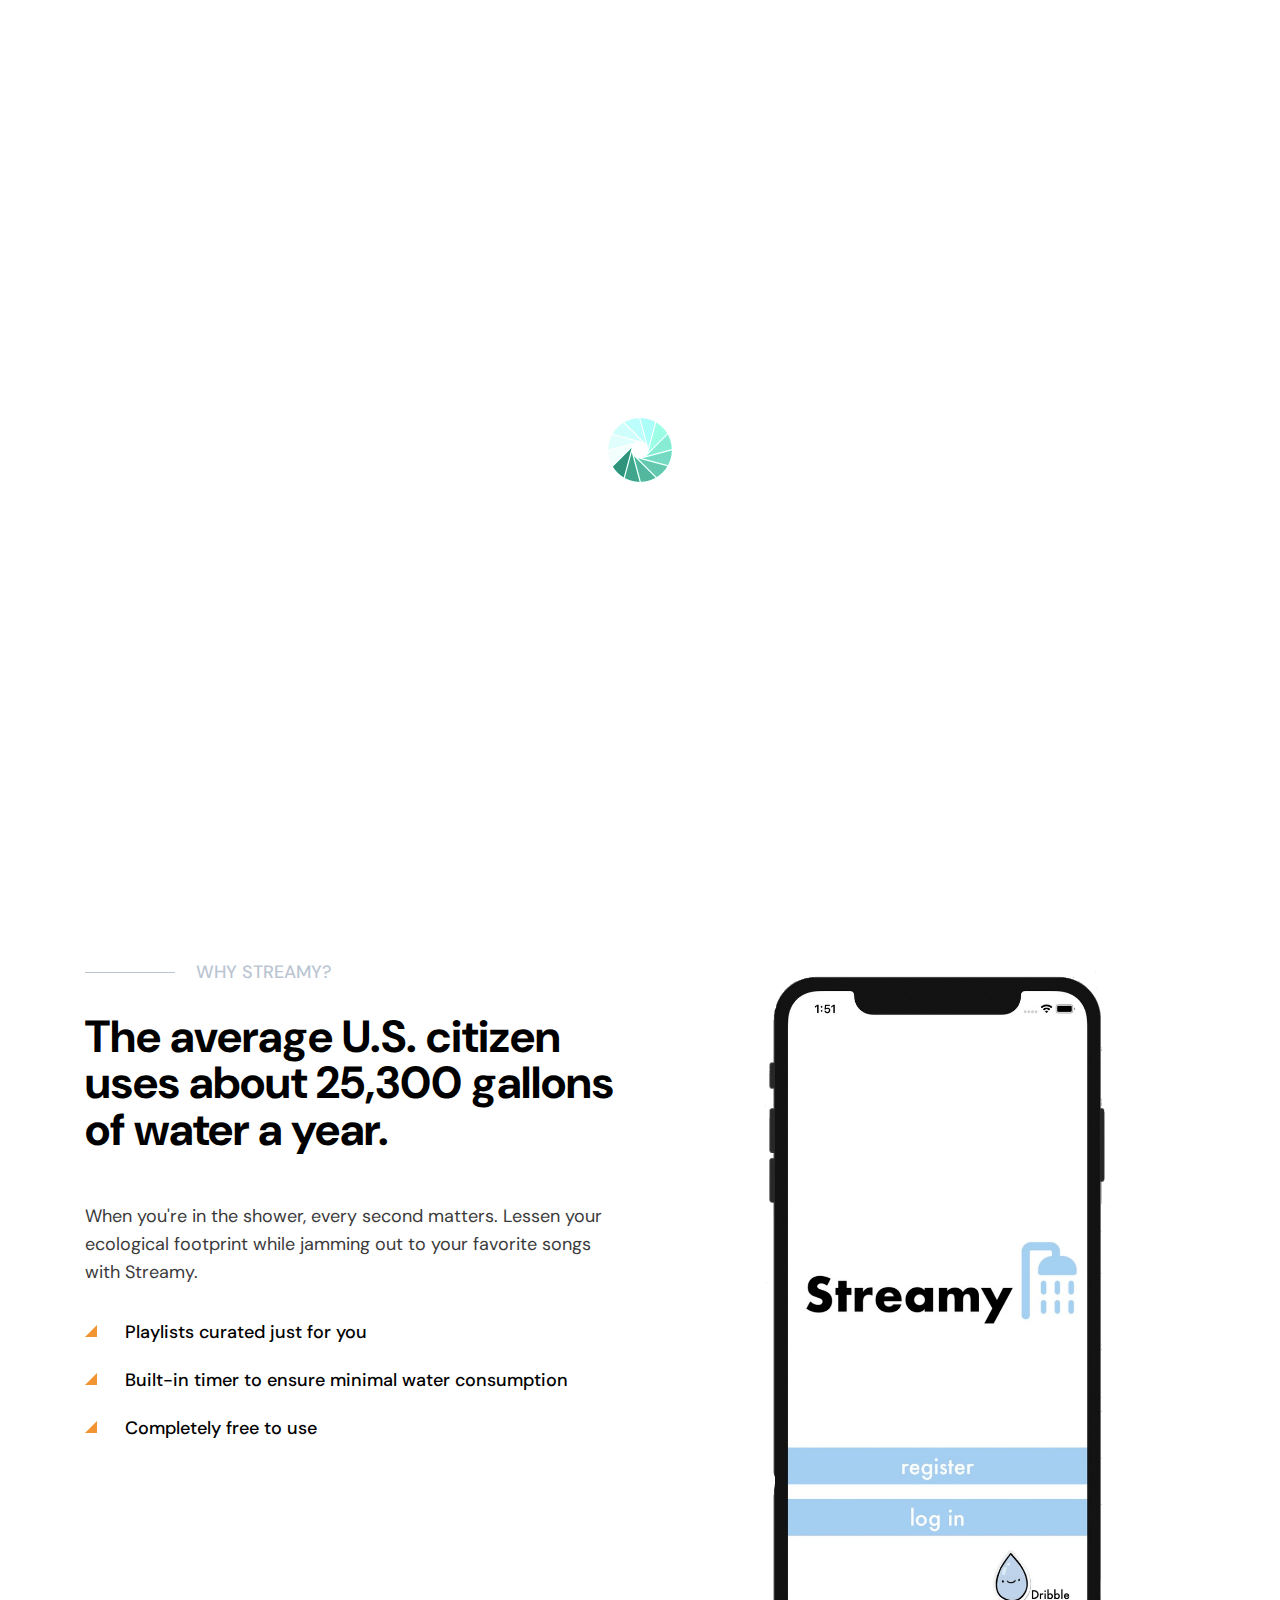
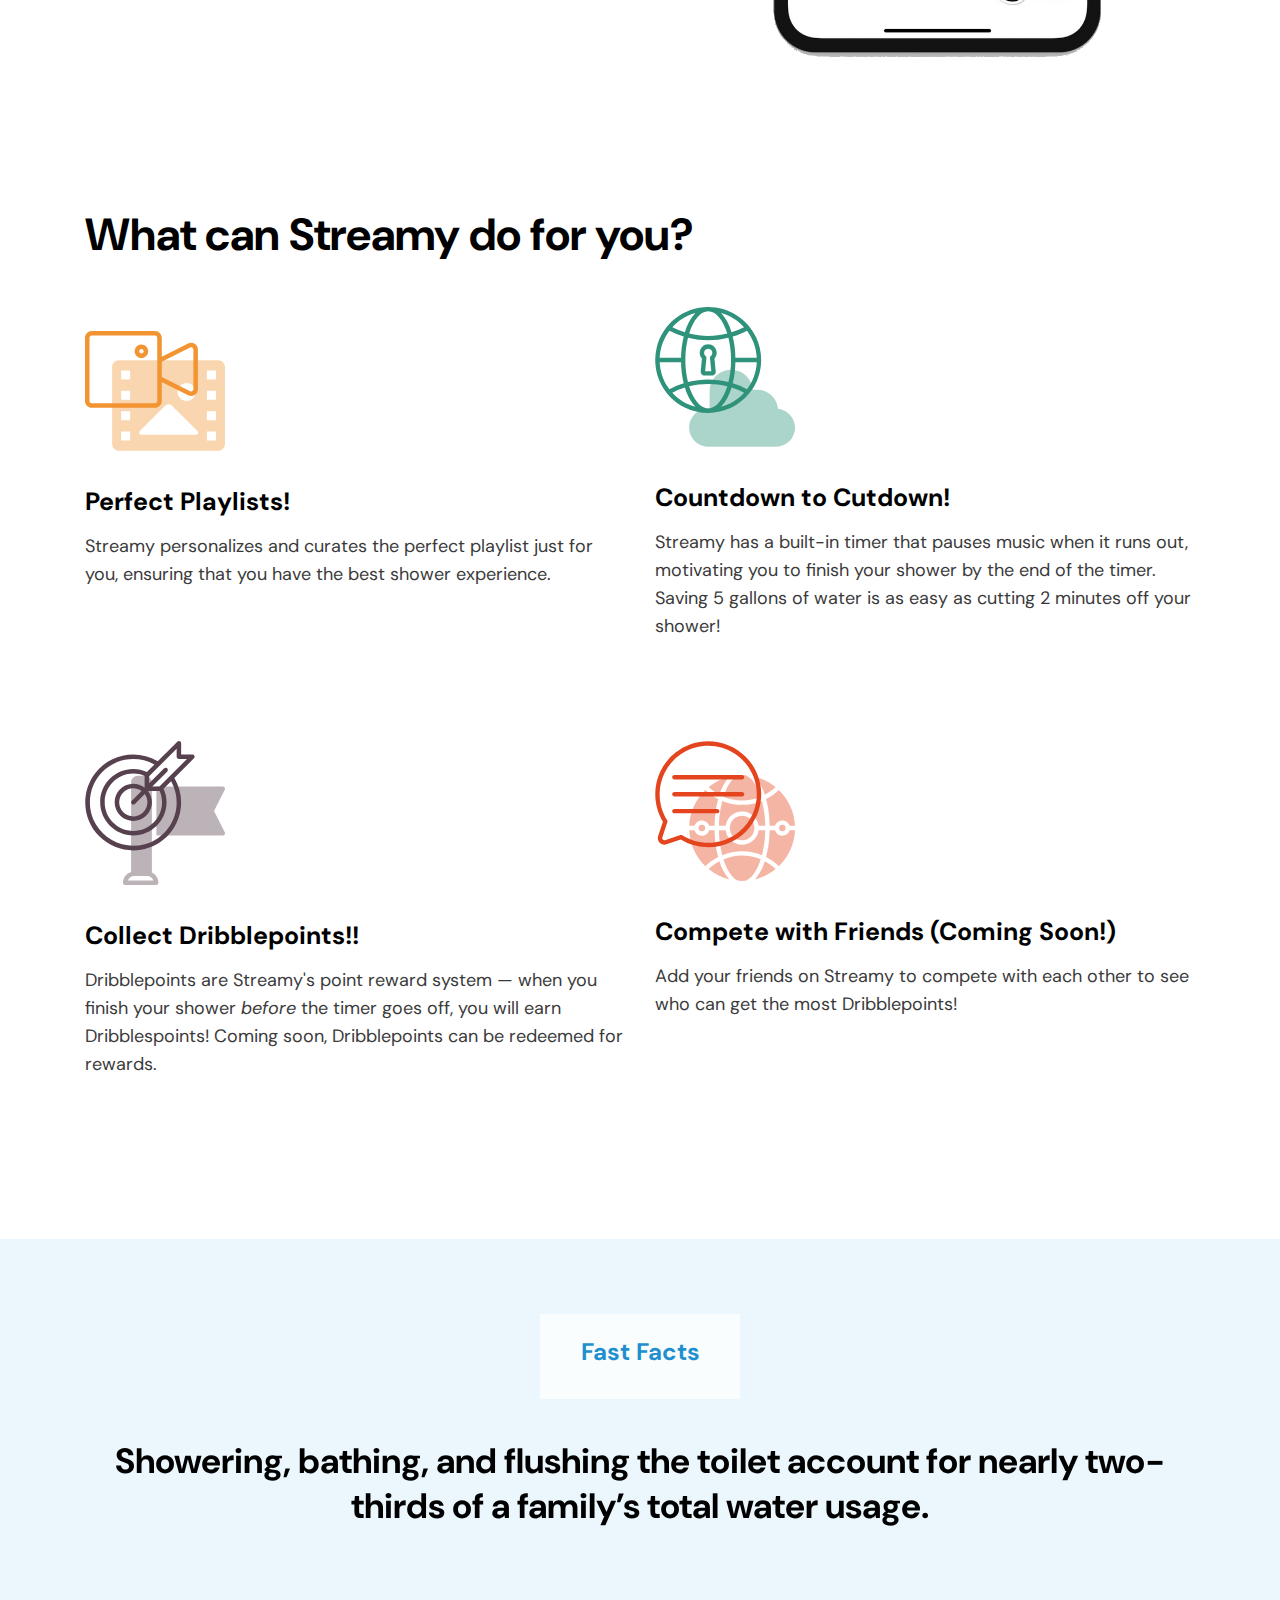
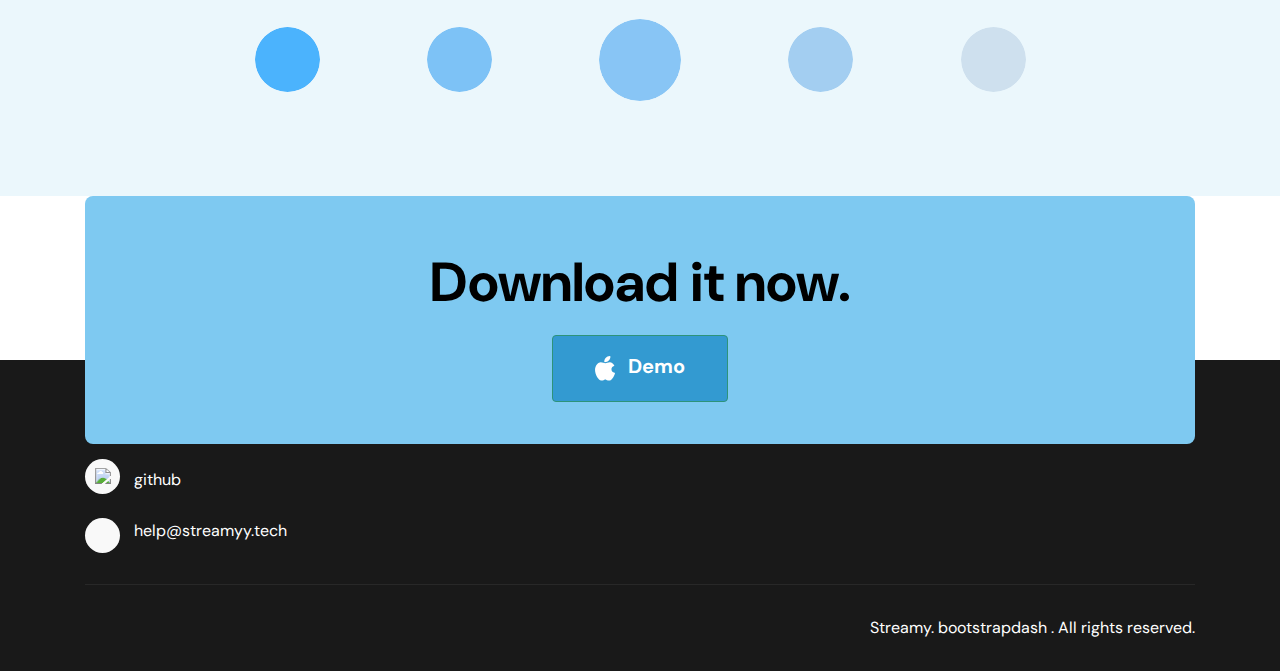
==== commit 7380839e: "Update index.html" ====
--- a/index.html
+++ b/index.html
@@ -144,13 +144,13 @@
                     </div>
                     <div class="col-md-6 landing-service-card" data-aos="fade-right">
                         <img src="assets/images/goal.svg" alt="card img" class="img-fluid service-card-img">
-                        <h4 class="service-card-title">Collect Dribbles!</h4>
-                        <p class="service-card-description">Dribbles are Streamy's point reward system — when you finish your shower <i>before</i> the timer goes off, you will earn Dribbles! Coming soon, Dribbles can be redeemed for rewards.</p>
+                        <h4 class="service-card-title">Collect Dribblepoints!!</h4>
+                        <p class="service-card-description">Dribblepoints are Streamy's point reward system — when you finish your shower <i>before</i> the timer goes off, you will earn Dribblespoints! Coming soon, Dribblepoints can be redeemed for rewards.</p>
                     </div>
                     <div class="col-md-6 landing-service-card" data-aos="fade-left">
                         <img src="assets/images/chat-bubble.svg" alt="card img" class="img-fluid service-card-img">
                         <h4 class="service-card-title">Compete with Friends (Coming Soon!)</h4>
-                        <p class="service-card-description">Add your friends on Streamy to compete with each other to see who can get the most Dribbles! </p>
+                        <p class="service-card-description">Add your friends on Streamy to compete with each other to see who can get the most Dribblepoints! </p>
                     </div>
                 </div>
             </div>
--- a/assets/vendors/flag-icon-css/css/flag-icon.min.css
+++ b/assets/vendors/flag-icon-css/css/flag-icon.min.css
@@ -0,0 +1 @@
+.flag-icon-background{background-size:contain;background-position:50%;background-repeat:no-repeat}.flag-icon{background-size:contain;background-position:50%;background-repeat:no-repeat;position:relative;display:inline-block;width:1.33333333em;line-height:1em}.flag-icon:before{content:'\00a0'}.flag-icon.flag-icon-squared{width:1em}.flag-icon-ad{background-image:url(../flags/4x3/ad.svg)}.flag-icon-ad.flag-icon-squared{background-image:url(../flags/1x1/ad.svg)}.flag-icon-ae{background-image:url(../flags/4x3/ae.svg)}.flag-icon-ae.flag-icon-squared{background-image:url(../flags/1x1/ae.svg)}.flag-icon-af{background-image:url(../flags/4x3/af.svg)}.flag-icon-af.flag-icon-squared{background-image:url(../flags/1x1/af.svg)}.flag-icon-ag{background-image:url(../flags/4x3/ag.svg)}.flag-icon-ag.flag-icon-squared{background-image:url(../flags/1x1/ag.svg)}.flag-icon-ai{background-image:url(../flags/4x3/ai.svg)}.flag-icon-ai.flag-icon-squared{background-image:url(../flags/1x1/ai.svg)}.flag-icon-al{background-image:url(../flags/4x3/al.svg)}.flag-icon-al.flag-icon-squared{background-image:url(../flags/1x1/al.svg)}.flag-icon-am{background-image:url(../flags/4x3/am.svg)}.flag-icon-am.flag-icon-squared{background-image:url(../flags/1x1/am.svg)}.flag-icon-ao{background-image:url(../flags/4x3/ao.svg)}.flag-icon-ao.flag-icon-squared{background-image:url(../flags/1x1/ao.svg)}.flag-icon-aq{background-image:url(../flags/4x3/aq.svg)}.flag-icon-aq.flag-icon-squared{background-image:url(../flags/1x1/aq.svg)}.flag-icon-ar{background-image:url(../flags/4x3/ar.svg)}.flag-icon-ar.flag-icon-squared{background-image:url(../flags/1x1/ar.svg)}.flag-icon-as{background-image:url(../flags/4x3/as.svg)}.flag-icon-as.flag-icon-squared{background-image:url(../flags/1x1/as.svg)}.flag-icon-at{background-image:url(../flags/4x3/at.svg)}.flag-icon-at.flag-icon-squared{background-image:url(../flags/1x1/at.svg)}.flag-icon-au{background-image:url(../flags/4x3/au.svg)}.flag-icon-au.flag-icon-squared{background-image:url(../flags/1x1/au.svg)}.flag-icon-aw{background-image:url(../flags/4x3/aw.svg)}.flag-icon-aw.flag-icon-squared{background-image:url(../flags/1x1/aw.svg)}.flag-icon-ax{background-image:url(../flags/4x3/ax.svg)}.flag-icon-ax.flag-icon-squared{background-image:url(../flags/1x1/ax.svg)}.flag-icon-az{background-image:url(../flags/4x3/az.svg)}.flag-icon-az.flag-icon-squared{background-image:url(../flags/1x1/az.svg)}.flag-icon-ba{background-image:url(../flags/4x3/ba.svg)}.flag-icon-ba.flag-icon-squared{background-image:url(../flags/1x1/ba.svg)}.flag-icon-bb{background-image:url(../flags/4x3/bb.svg)}.flag-icon-bb.flag-icon-squared{background-image:url(../flags/1x1/bb.svg)}.flag-icon-bd{background-image:url(../flags/4x3/bd.svg)}.flag-icon-bd.flag-icon-squared{background-image:url(../flags/1x1/bd.svg)}.flag-icon-be{background-image:url(../flags/4x3/be.svg)}.flag-icon-be.flag-icon-squared{background-image:url(../flags/1x1/be.svg)}.flag-icon-bf{background-image:url(../flags/4x3/bf.svg)}.flag-icon-bf.flag-icon-squared{background-image:url(../flags/1x1/bf.svg)}.flag-icon-bg{background-image:url(../flags/4x3/bg.svg)}.flag-icon-bg.flag-icon-squared{background-image:url(../flags/1x1/bg.svg)}.flag-icon-bh{background-image:url(../flags/4x3/bh.svg)}.flag-icon-bh.flag-icon-squared{background-image:url(../flags/1x1/bh.svg)}.flag-icon-bi{background-image:url(../flags/4x3/bi.svg)}.flag-icon-bi.flag-icon-squared{background-image:url(../flags/1x1/bi.svg)}.flag-icon-bj{background-image:url(../flags/4x3/bj.svg)}.flag-icon-bj.flag-icon-squared{background-image:url(../flags/1x1/bj.svg)}.flag-icon-bl{background-image:url(../flags/4x3/bl.svg)}.flag-icon-bl.flag-icon-squared{background-image:url(../flags/1x1/bl.svg)}.flag-icon-bm{background-image:url(../flags/4x3/bm.svg)}.flag-icon-bm.flag-icon-squared{background-image:url(../flags/1x1/bm.svg)}.flag-icon-bn{background-image:url(../flags/4x3/bn.svg)}.flag-icon-bn.flag-icon-squared{background-image:url(../flags/1x1/bn.svg)}.flag-icon-bo{background-image:url(../flags/4x3/bo.svg)}.flag-icon-bo.flag-icon-squared{background-image:url(../flags/1x1/bo.svg)}.flag-icon-bq{background-image:url(../flags/4x3/bq.svg)}.flag-icon-bq.flag-icon-squared{background-image:url(../flags/1x1/bq.svg)}.flag-icon-br{background-image:url(../flags/4x3/br.svg)}.flag-icon-br.flag-icon-squared{background-image:url(../flags/1x1/br.svg)}.flag-icon-bs{background-image:url(../flags/4x3/bs.svg)}.flag-icon-bs.flag-icon-squared{background-image:url(../flags/1x1/bs.svg)}.flag-icon-bt{background-image:url(../flags/4x3/bt.svg)}.flag-icon-bt.flag-icon-squared{background-image:url(../flags/1x1/bt.svg)}.flag-icon-bv{background-image:url(../flags/4x3/bv.svg)}.flag-icon-bv.flag-icon-squared{background-image:url(../flags/1x1/bv.svg)}.flag-icon-bw{background-image:url(../flags/4x3/bw.svg)}.flag-icon-bw.flag-icon-squared{background-image:url(../flags/1x1/bw.svg)}.flag-icon-by{background-image:url(../flags/4x3/by.svg)}.flag-icon-by.flag-icon-squared{background-image:url(../flags/1x1/by.svg)}.flag-icon-bz{background-image:url(../flags/4x3/bz.svg)}.flag-icon-bz.flag-icon-squared{background-image:url(../flags/1x1/bz.svg)}.flag-icon-ca{background-image:url(../flags/4x3/ca.svg)}.flag-icon-ca.flag-icon-squared{background-image:url(../flags/1x1/ca.svg)}.flag-icon-cc{background-image:url(../flags/4x3/cc.svg)}.flag-icon-cc.flag-icon-squared{background-image:url(../flags/1x1/cc.svg)}.flag-icon-cd{background-image:url(../flags/4x3/cd.svg)}.flag-icon-cd.flag-icon-squared{background-image:url(../flags/1x1/cd.svg)}.flag-icon-cf{background-image:url(../flags/4x3/cf.svg)}.flag-icon-cf.flag-icon-squared{background-image:url(../flags/1x1/cf.svg)}.flag-icon-cg{background-image:url(../flags/4x3/cg.svg)}.flag-icon-cg.flag-icon-squared{background-image:url(../flags/1x1/cg.svg)}.flag-icon-ch{background-image:url(../flags/4x3/ch.svg)}.flag-icon-ch.flag-icon-squared{background-image:url(../flags/1x1/ch.svg)}.flag-icon-ci{background-image:url(../flags/4x3/ci.svg)}.flag-icon-ci.flag-icon-squared{background-image:url(../flags/1x1/ci.svg)}.flag-icon-ck{background-image:url(../flags/4x3/ck.svg)}.flag-icon-ck.flag-icon-squared{background-image:url(../flags/1x1/ck.svg)}.flag-icon-cl{background-image:url(../flags/4x3/cl.svg)}.flag-icon-cl.flag-icon-squared{background-image:url(../flags/1x1/cl.svg)}.flag-icon-cm{background-image:url(../flags/4x3/cm.svg)}.flag-icon-cm.flag-icon-squared{background-image:url(../flags/1x1/cm.svg)}.flag-icon-cn{background-image:url(../flags/4x3/cn.svg)}.flag-icon-cn.flag-icon-squared{background-image:url(../flags/1x1/cn.svg)}.flag-icon-co{background-image:url(../flags/4x3/co.svg)}.flag-icon-co.flag-icon-squared{background-image:url(../flags/1x1/co.svg)}.flag-icon-cr{background-image:url(../flags/4x3/cr.svg)}.flag-icon-cr.flag-icon-squared{background-image:url(../flags/1x1/cr.svg)}.flag-icon-cu{background-image:url(../flags/4x3/cu.svg)}.flag-icon-cu.flag-icon-squared{background-image:url(../flags/1x1/cu.svg)}.flag-icon-cv{background-image:url(../flags/4x3/cv.svg)}.flag-icon-cv.flag-icon-squared{background-image:url(../flags/1x1/cv.svg)}.flag-icon-cw{background-image:url(../flags/4x3/cw.svg)}.flag-icon-cw.flag-icon-squared{background-image:url(../flags/1x1/cw.svg)}.flag-icon-cx{background-image:url(../flags/4x3/cx.svg)}.flag-icon-cx.flag-icon-squared{background-image:url(../flags/1x1/cx.svg)}.flag-icon-cy{background-image:url(../flags/4x3/cy.svg)}.flag-icon-cy.flag-icon-squared{background-image:url(../flags/1x1/cy.svg)}.flag-icon-cz{background-image:url(../flags/4x3/cz.svg)}.flag-icon-cz.flag-icon-squared{background-image:url(../flags/1x1/cz.svg)}.flag-icon-de{background-image:url(../flags/4x3/de.svg)}.flag-icon-de.flag-icon-squared{background-image:url(../flags/1x1/de.svg)}.flag-icon-dj{background-image:url(../flags/4x3/dj.svg)}.flag-icon-dj.flag-icon-squared{background-image:url(../flags/1x1/dj.svg)}.flag-icon-dk{background-image:url(../flags/4x3/dk.svg)}.flag-icon-dk.flag-icon-squared{background-image:url(../flags/1x1/dk.svg)}.flag-icon-dm{background-image:url(../flags/4x3/dm.svg)}.flag-icon-dm.flag-icon-squared{background-image:url(../flags/1x1/dm.svg)}.flag-icon-do{background-image:url(../flags/4x3/do.svg)}.flag-icon-do.flag-icon-squared{background-image:url(../flags/1x1/do.svg)}.flag-icon-dz{background-image:url(../flags/4x3/dz.svg)}.flag-icon-dz.flag-icon-squared{background-image:url(../flags/1x1/dz.svg)}.flag-icon-ec{background-image:url(../flags/4x3/ec.svg)}.flag-icon-ec.flag-icon-squared{background-image:url(../flags/1x1/ec.svg)}.flag-icon-ee{background-image:url(../flags/4x3/ee.svg)}.flag-icon-ee.flag-icon-squared{background-image:url(../flags/1x1/ee.svg)}.flag-icon-eg{background-image:url(../flags/4x3/eg.svg)}.flag-icon-eg.flag-icon-squared{background-image:url(../flags/1x1/eg.svg)}.flag-icon-eh{background-image:url(../flags/4x3/eh.svg)}.flag-icon-eh.flag-icon-squared{background-image:url(../flags/1x1/eh.svg)}.flag-icon-er{background-image:url(../flags/4x3/er.svg)}.flag-icon-er.flag-icon-squared{background-image:url(../flags/1x1/er.svg)}.flag-icon-es{background-image:url(../flags/4x3/es.svg)}.flag-icon-es.flag-icon-squared{background-image:url(../flags/1x1/es.svg)}.flag-icon-et{background-image:url(../flags/4x3/et.svg)}.flag-icon-et.flag-icon-squared{background-image:url(../flags/1x1/et.svg)}.flag-icon-fi{background-image:url(../flags/4x3/fi.svg)}.flag-icon-fi.flag-icon-squared{background-image:url(../flags/1x1/fi.svg)}.flag-icon-fj{background-image:url(../flags/4x3/fj.svg)}.flag-icon-fj.flag-icon-squared{background-image:url(../flags/1x1/fj.svg)}.flag-icon-fk{background-image:url(../flags/4x3/fk.svg)}.flag-icon-fk.flag-icon-squared{background-image:url(../flags/1x1/fk.svg)}.flag-icon-fm{background-image:url(../flags/4x3/fm.svg)}.flag-icon-fm.flag-icon-squared{background-image:url(../flags/1x1/fm.svg)}.flag-icon-fo{background-image:url(../flags/4x3/fo.svg)}.flag-icon-fo.flag-icon-squared{background-image:url(../flags/1x1/fo.svg)}.flag-icon-fr{background-image:url(../flags/4x3/fr.svg)}.flag-icon-fr.flag-icon-squared{background-image:url(../flags/1x1/fr.svg)}.flag-icon-ga{background-image:url(../flags/4x3/ga.svg)}.flag-icon-ga.flag-icon-squared{background-image:url(../flags/1x1/ga.svg)}.flag-icon-gb{background-image:url(../flags/4x3/gb.svg)}.flag-icon-gb.flag-icon-squared{background-image:url(../flags/1x1/gb.svg)}.flag-icon-gd{background-image:url(../flags/4x3/gd.svg)}.flag-icon-gd.flag-icon-squared{background-image:url(../flags/1x1/gd.svg)}.flag-icon-ge{background-image:url(../flags/4x3/ge.svg)}.flag-icon-ge.flag-icon-squared{background-image:url(../flags/1x1/ge.svg)}.flag-icon-gf{background-image:url(../flags/4x3/gf.svg)}.flag-icon-gf.flag-icon-squared{background-image:url(../flags/1x1/gf.svg)}.flag-icon-gg{background-image:url(../flags/4x3/gg.svg)}.flag-icon-gg.flag-icon-squared{background-image:url(../flags/1x1/gg.svg)}.flag-icon-gh{background-image:url(../flags/4x3/gh.svg)}.flag-icon-gh.flag-icon-squared{background-image:url(../flags/1x1/gh.svg)}.flag-icon-gi{background-image:url(../flags/4x3/gi.svg)}.flag-icon-gi.flag-icon-squared{background-image:url(../flags/1x1/gi.svg)}.flag-icon-gl{background-image:url(../flags/4x3/gl.svg)}.flag-icon-gl.flag-icon-squared{background-image:url(../flags/1x1/gl.svg)}.flag-icon-gm{background-image:url(../flags/4x3/gm.svg)}.flag-icon-gm.flag-icon-squared{background-image:url(../flags/1x1/gm.svg)}.flag-icon-gn{background-image:url(../flags/4x3/gn.svg)}.flag-icon-gn.flag-icon-squared{background-image:url(../flags/1x1/gn.svg)}.flag-icon-gp{background-image:url(../flags/4x3/gp.svg)}.flag-icon-gp.flag-icon-squared{background-image:url(../flags/1x1/gp.svg)}.flag-icon-gq{background-image:url(../flags/4x3/gq.svg)}.flag-icon-gq.flag-icon-squared{background-image:url(../flags/1x1/gq.svg)}.flag-icon-gr{background-image:url(../flags/4x3/gr.svg)}.flag-icon-gr.flag-icon-squared{background-image:url(../flags/1x1/gr.svg)}.flag-icon-gs{background-image:url(../flags/4x3/gs.svg)}.flag-icon-gs.flag-icon-squared{background-image:url(../flags/1x1/gs.svg)}.flag-icon-gt{background-image:url(../flags/4x3/gt.svg)}.flag-icon-gt.flag-icon-squared{background-image:url(../flags/1x1/gt.svg)}.flag-icon-gu{background-image:url(../flags/4x3/gu.svg)}.flag-icon-gu.flag-icon-squared{background-image:url(../flags/1x1/gu.svg)}.flag-icon-gw{background-image:url(../flags/4x3/gw.svg)}.flag-icon-gw.flag-icon-squared{background-image:url(../flags/1x1/gw.svg)}.flag-icon-gy{background-image:url(../flags/4x3/gy.svg)}.flag-icon-gy.flag-icon-squared{background-image:url(../flags/1x1/gy.svg)}.flag-icon-hk{background-image:url(../flags/4x3/hk.svg)}.flag-icon-hk.flag-icon-squared{background-image:url(../flags/1x1/hk.svg)}.flag-icon-hm{background-image:url(../flags/4x3/hm.svg)}.flag-icon-hm.flag-icon-squared{background-image:url(../flags/1x1/hm.svg)}.flag-icon-hn{background-image:url(../flags/4x3/hn.svg)}.flag-icon-hn.flag-icon-squared{background-image:url(../flags/1x1/hn.svg)}.flag-icon-hr{background-image:url(../flags/4x3/hr.svg)}.flag-icon-hr.flag-icon-squared{background-image:url(../flags/1x1/hr.svg)}.flag-icon-ht{background-image:url(../flags/4x3/ht.svg)}.flag-icon-ht.flag-icon-squared{background-image:url(../flags/1x1/ht.svg)}.flag-icon-hu{background-image:url(../flags/4x3/hu.svg)}.flag-icon-hu.flag-icon-squared{background-image:url(../flags/1x1/hu.svg)}.flag-icon-id{background-image:url(../flags/4x3/id.svg)}.flag-icon-id.flag-icon-squared{background-image:url(../flags/1x1/id.svg)}.flag-icon-ie{background-image:url(../flags/4x3/ie.svg)}.flag-icon-ie.flag-icon-squared{background-image:url(../flags/1x1/ie.svg)}.flag-icon-il{background-image:url(../flags/4x3/il.svg)}.flag-icon-il.flag-icon-squared{background-image:url(../flags/1x1/il.svg)}.flag-icon-im{background-image:url(../flags/4x3/im.svg)}.flag-icon-im.flag-icon-squared{background-image:url(../flags/1x1/im.svg)}.flag-icon-in{background-image:url(../flags/4x3/in.svg)}.flag-icon-in.flag-icon-squared{background-image:url(../flags/1x1/in.svg)}.flag-icon-io{background-image:url(../flags/4x3/io.svg)}.flag-icon-io.flag-icon-squared{background-image:url(../flags/1x1/io.svg)}.flag-icon-iq{background-image:url(../flags/4x3/iq.svg)}.flag-icon-iq.flag-icon-squared{background-image:url(../flags/1x1/iq.svg)}.flag-icon-ir{background-image:url(../flags/4x3/ir.svg)}.flag-icon-ir.flag-icon-squared{background-image:url(../flags/1x1/ir.svg)}.flag-icon-is{background-image:url(../flags/4x3/is.svg)}.flag-icon-is.flag-icon-squared{background-image:url(../flags/1x1/is.svg)}.flag-icon-it{background-image:url(../flags/4x3/it.svg)}.flag-icon-it.flag-icon-squared{background-image:url(../flags/1x1/it.svg)}.flag-icon-je{background-image:url(../flags/4x3/je.svg)}.flag-icon-je.flag-icon-squared{background-image:url(../flags/1x1/je.svg)}.flag-icon-jm{background-image:url(../flags/4x3/jm.svg)}.flag-icon-jm.flag-icon-squared{background-image:url(../flags/1x1/jm.svg)}.flag-icon-jo{background-image:url(../flags/4x3/jo.svg)}.flag-icon-jo.flag-icon-squared{background-image:url(../flags/1x1/jo.svg)}.flag-icon-jp{background-image:url(../flags/4x3/jp.svg)}.flag-icon-jp.flag-icon-squared{background-image:url(../flags/1x1/jp.svg)}.flag-icon-ke{background-image:url(../flags/4x3/ke.svg)}.flag-icon-ke.flag-icon-squared{background-image:url(../flags/1x1/ke.svg)}.flag-icon-kg{background-image:url(../flags/4x3/kg.svg)}.flag-icon-kg.flag-icon-squared{background-image:url(../flags/1x1/kg.svg)}.flag-icon-kh{background-image:url(../flags/4x3/kh.svg)}.flag-icon-kh.flag-icon-squared{background-image:url(../flags/1x1/kh.svg)}.flag-icon-ki{background-image:url(../flags/4x3/ki.svg)}.flag-icon-ki.flag-icon-squared{background-image:url(../flags/1x1/ki.svg)}.flag-icon-km{background-image:url(../flags/4x3/km.svg)}.flag-icon-km.flag-icon-squared{background-image:url(../flags/1x1/km.svg)}.flag-icon-kn{background-image:url(../flags/4x3/kn.svg)}.flag-icon-kn.flag-icon-squared{background-image:url(../flags/1x1/kn.svg)}.flag-icon-kp{background-image:url(../flags/4x3/kp.svg)}.flag-icon-kp.flag-icon-squared{background-image:url(../flags/1x1/kp.svg)}.flag-icon-kr{background-image:url(../flags/4x3/kr.svg)}.flag-icon-kr.flag-icon-squared{background-image:url(../flags/1x1/kr.svg)}.flag-icon-kw{background-image:url(../flags/4x3/kw.svg)}.flag-icon-kw.flag-icon-squared{background-image:url(../flags/1x1/kw.svg)}.flag-icon-ky{background-image:url(../flags/4x3/ky.svg)}.flag-icon-ky.flag-icon-squared{background-image:url(../flags/1x1/ky.svg)}.flag-icon-kz{background-image:url(../flags/4x3/kz.svg)}.flag-icon-kz.flag-icon-squared{background-image:url(../flags/1x1/kz.svg)}.flag-icon-la{background-image:url(../flags/4x3/la.svg)}.flag-icon-la.flag-icon-squared{background-image:url(../flags/1x1/la.svg)}.flag-icon-lb{background-image:url(../flags/4x3/lb.svg)}.flag-icon-lb.flag-icon-squared{background-image:url(../flags/1x1/lb.svg)}.flag-icon-lc{background-image:url(../flags/4x3/lc.svg)}.flag-icon-lc.flag-icon-squared{background-image:url(../flags/1x1/lc.svg)}.flag-icon-li{background-image:url(../flags/4x3/li.svg)}.flag-icon-li.flag-icon-squared{background-image:url(../flags/1x1/li.svg)}.flag-icon-lk{background-image:url(../flags/4x3/lk.svg)}.flag-icon-lk.flag-icon-squared{background-image:url(../flags/1x1/lk.svg)}.flag-icon-lr{background-image:url(../flags/4x3/lr.svg)}.flag-icon-lr.flag-icon-squared{background-image:url(../flags/1x1/lr.svg)}.flag-icon-ls{background-image:url(../flags/4x3/ls.svg)}.flag-icon-ls.flag-icon-squared{background-image:url(../flags/1x1/ls.svg)}.flag-icon-lt{background-image:url(../flags/4x3/lt.svg)}.flag-icon-lt.flag-icon-squared{background-image:url(../flags/1x1/lt.svg)}.flag-icon-lu{background-image:url(../flags/4x3/lu.svg)}.flag-icon-lu.flag-icon-squared{background-image:url(../flags/1x1/lu.svg)}.flag-icon-lv{background-image:url(../flags/4x3/lv.svg)}.flag-icon-lv.flag-icon-squared{background-image:url(../flags/1x1/lv.svg)}.flag-icon-ly{background-image:url(../flags/4x3/ly.svg)}.flag-icon-ly.flag-icon-squared{background-image:url(../flags/1x1/ly.svg)}.flag-icon-ma{background-image:url(../flags/4x3/ma.svg)}.flag-icon-ma.flag-icon-squared{background-image:url(../flags/1x1/ma.svg)}.flag-icon-mc{background-image:url(../flags/4x3/mc.svg)}.flag-icon-mc.flag-icon-squared{background-image:url(../flags/1x1/mc.svg)}.flag-icon-md{background-image:url(../flags/4x3/md.svg)}.flag-icon-md.flag-icon-squared{background-image:url(../flags/1x1/md.svg)}.flag-icon-me{background-image:url(../flags/4x3/me.svg)}.flag-icon-me.flag-icon-squared{background-image:url(../flags/1x1/me.svg)}.flag-icon-mf{background-image:url(../flags/4x3/mf.svg)}.flag-icon-mf.flag-icon-squared{background-image:url(../flags/1x1/mf.svg)}.flag-icon-mg{background-image:url(../flags/4x3/mg.svg)}.flag-icon-mg.flag-icon-squared{background-image:url(../flags/1x1/mg.svg)}.flag-icon-mh{background-image:url(../flags/4x3/mh.svg)}.flag-icon-mh.flag-icon-squared{background-image:url(../flags/1x1/mh.svg)}.flag-icon-mk{background-image:url(../flags/4x3/mk.svg)}.flag-icon-mk.flag-icon-squared{background-image:url(../flags/1x1/mk.svg)}.flag-icon-ml{background-image:url(../flags/4x3/ml.svg)}.flag-icon-ml.flag-icon-squared{background-image:url(../flags/1x1/ml.svg)}.flag-icon-mm{background-image:url(../flags/4x3/mm.svg)}.flag-icon-mm.flag-icon-squared{background-image:url(../flags/1x1/mm.svg)}.flag-icon-mn{background-image:url(../flags/4x3/mn.svg)}.flag-icon-mn.flag-icon-squared{background-image:url(../flags/1x1/mn.svg)}.flag-icon-mo{background-image:url(../flags/4x3/mo.svg)}.flag-icon-mo.flag-icon-squared{background-image:url(../flags/1x1/mo.svg)}.flag-icon-mp{background-image:url(../flags/4x3/mp.svg)}.flag-icon-mp.flag-icon-squared{background-image:url(../flags/1x1/mp.svg)}.flag-icon-mq{background-image:url(../flags/4x3/mq.svg)}.flag-icon-mq.flag-icon-squared{background-image:url(../flags/1x1/mq.svg)}.flag-icon-mr{background-image:url(../flags/4x3/mr.svg)}.flag-icon-mr.flag-icon-squared{background-image:url(../flags/1x1/mr.svg)}.flag-icon-ms{background-image:url(../flags/4x3/ms.svg)}.flag-icon-ms.flag-icon-squared{background-image:url(../flags/1x1/ms.svg)}.flag-icon-mt{background-image:url(../flags/4x3/mt.svg)}.flag-icon-mt.flag-icon-squared{background-image:url(../flags/1x1/mt.svg)}.flag-icon-mu{background-image:url(../flags/4x3/mu.svg)}.flag-icon-mu.flag-icon-squared{background-image:url(../flags/1x1/mu.svg)}.flag-icon-mv{background-image:url(../flags/4x3/mv.svg)}.flag-icon-mv.flag-icon-squared{background-image:url(../flags/1x1/mv.svg)}.flag-icon-mw{background-image:url(../flags/4x3/mw.svg)}.flag-icon-mw.flag-icon-squared{background-image:url(../flags/1x1/mw.svg)}.flag-icon-mx{background-image:url(../flags/4x3/mx.svg)}.flag-icon-mx.flag-icon-squared{background-image:url(../flags/1x1/mx.svg)}.flag-icon-my{background-image:url(../flags/4x3/my.svg)}.flag-icon-my.flag-icon-squared{background-image:url(../flags/1x1/my.svg)}.flag-icon-mz{background-image:url(../flags/4x3/mz.svg)}.flag-icon-mz.flag-icon-squared{background-image:url(../flags/1x1/mz.svg)}.flag-icon-na{background-image:url(../flags/4x3/na.svg)}.flag-icon-na.flag-icon-squared{background-image:url(../flags/1x1/na.svg)}.flag-icon-nc{background-image:url(../flags/4x3/nc.svg)}.flag-icon-nc.flag-icon-squared{background-image:url(../flags/1x1/nc.svg)}.flag-icon-ne{background-image:url(../flags/4x3/ne.svg)}.flag-icon-ne.flag-icon-squared{background-image:url(../flags/1x1/ne.svg)}.flag-icon-nf{background-image:url(../flags/4x3/nf.svg)}.flag-icon-nf.flag-icon-squared{background-image:url(../flags/1x1/nf.svg)}.flag-icon-ng{background-image:url(../flags/4x3/ng.svg)}.flag-icon-ng.flag-icon-squared{background-image:url(../flags/1x1/ng.svg)}.flag-icon-ni{background-image:url(../flags/4x3/ni.svg)}.flag-icon-ni.flag-icon-squared{background-image:url(../flags/1x1/ni.svg)}.flag-icon-nl{background-image:url(../flags/4x3/nl.svg)}.flag-icon-nl.flag-icon-squared{background-image:url(../flags/1x1/nl.svg)}.flag-icon-no{background-image:url(../flags/4x3/no.svg)}.flag-icon-no.flag-icon-squared{background-image:url(../flags/1x1/no.svg)}.flag-icon-np{background-image:url(../flags/4x3/np.svg)}.flag-icon-np.flag-icon-squared{background-image:url(../flags/1x1/np.svg)}.flag-icon-nr{background-image:url(../flags/4x3/nr.svg)}.flag-icon-nr.flag-icon-squared{background-image:url(../flags/1x1/nr.svg)}.flag-icon-nu{background-image:url(../flags/4x3/nu.svg)}.flag-icon-nu.flag-icon-squared{background-image:url(../flags/1x1/nu.svg)}.flag-icon-nz{background-image:url(../flags/4x3/nz.svg)}.flag-icon-nz.flag-icon-squared{background-image:url(../flags/1x1/nz.svg)}.flag-icon-om{background-image:url(../flags/4x3/om.svg)}.flag-icon-om.flag-icon-squared{background-image:url(../flags/1x1/om.svg)}.flag-icon-pa{background-image:url(../flags/4x3/pa.svg)}.flag-icon-pa.flag-icon-squared{background-image:url(../flags/1x1/pa.svg)}.flag-icon-pe{background-image:url(../flags/4x3/pe.svg)}.flag-icon-pe.flag-icon-squared{background-image:url(../flags/1x1/pe.svg)}.flag-icon-pf{background-image:url(../flags/4x3/pf.svg)}.flag-icon-pf.flag-icon-squared{background-image:url(../flags/1x1/pf.svg)}.flag-icon-pg{background-image:url(../flags/4x3/pg.svg)}.flag-icon-pg.flag-icon-squared{background-image:url(../flags/1x1/pg.svg)}.flag-icon-ph{background-image:url(../flags/4x3/ph.svg)}.flag-icon-ph.flag-icon-squared{background-image:url(../flags/1x1/ph.svg)}.flag-icon-pk{background-image:url(../flags/4x3/pk.svg)}.flag-icon-pk.flag-icon-squared{background-image:url(../flags/1x1/pk.svg)}.flag-icon-pl{background-image:url(../flags/4x3/pl.svg)}.flag-icon-pl.flag-icon-squared{background-image:url(../flags/1x1/pl.svg)}.flag-icon-pm{background-image:url(../flags/4x3/pm.svg)}.flag-icon-pm.flag-icon-squared{background-image:url(../flags/1x1/pm.svg)}.flag-icon-pn{background-image:url(../flags/4x3/pn.svg)}.flag-icon-pn.flag-icon-squared{background-image:url(../flags/1x1/pn.svg)}.flag-icon-pr{background-image:url(../flags/4x3/pr.svg)}.flag-icon-pr.flag-icon-squared{background-image:url(../flags/1x1/pr.svg)}.flag-icon-ps{background-image:url(../flags/4x3/ps.svg)}.flag-icon-ps.flag-icon-squared{background-image:url(../flags/1x1/ps.svg)}.flag-icon-pt{background-image:url(../flags/4x3/pt.svg)}.flag-icon-pt.flag-icon-squared{background-image:url(../flags/1x1/pt.svg)}.flag-icon-pw{background-image:url(../flags/4x3/pw.svg)}.flag-icon-pw.flag-icon-squared{background-image:url(../flags/1x1/pw.svg)}.flag-icon-py{background-image:url(../flags/4x3/py.svg)}.flag-icon-py.flag-icon-squared{background-image:url(../flags/1x1/py.svg)}.flag-icon-qa{background-image:url(../flags/4x3/qa.svg)}.flag-icon-qa.flag-icon-squared{background-image:url(../flags/1x1/qa.svg)}.flag-icon-re{background-image:url(../flags/4x3/re.svg)}.flag-icon-re.flag-icon-squared{background-image:url(../flags/1x1/re.svg)}.flag-icon-ro{background-image:url(../flags/4x3/ro.svg)}.flag-icon-ro.flag-icon-squared{background-image:url(../flags/1x1/ro.svg)}.flag-icon-rs{background-image:url(../flags/4x3/rs.svg)}.flag-icon-rs.flag-icon-squared{background-image:url(../flags/1x1/rs.svg)}.flag-icon-ru{background-image:url(../flags/4x3/ru.svg)}.flag-icon-ru.flag-icon-squared{background-image:url(../flags/1x1/ru.svg)}.flag-icon-rw{background-image:url(../flags/4x3/rw.svg)}.flag-icon-rw.flag-icon-squared{background-image:url(../flags/1x1/rw.svg)}.flag-icon-sa{background-image:url(../flags/4x3/sa.svg)}.flag-icon-sa.flag-icon-squared{background-image:url(../flags/1x1/sa.svg)}.flag-icon-sb{background-image:url(../flags/4x3/sb.svg)}.flag-icon-sb.flag-icon-squared{background-image:url(../flags/1x1/sb.svg)}.flag-icon-sc{background-image:url(../flags/4x3/sc.svg)}.flag-icon-sc.flag-icon-squared{background-image:url(../flags/1x1/sc.svg)}.flag-icon-sd{background-image:url(../flags/4x3/sd.svg)}.flag-icon-sd.flag-icon-squared{background-image:url(../flags/1x1/sd.svg)}.flag-icon-se{background-image:url(../flags/4x3/se.svg)}.flag-icon-se.flag-icon-squared{background-image:url(../flags/1x1/se.svg)}.flag-icon-sg{background-image:url(../flags/4x3/sg.svg)}.flag-icon-sg.flag-icon-squared{background-image:url(../flags/1x1/sg.svg)}.flag-icon-sh{background-image:url(../flags/4x3/sh.svg)}.flag-icon-sh.flag-icon-squared{background-image:url(../flags/1x1/sh.svg)}.flag-icon-si{background-image:url(../flags/4x3/si.svg)}.flag-icon-si.flag-icon-squared{background-image:url(../flags/1x1/si.svg)}.flag-icon-sj{background-image:url(../flags/4x3/sj.svg)}.flag-icon-sj.flag-icon-squared{background-image:url(../flags/1x1/sj.svg)}.flag-icon-sk{background-image:url(../flags/4x3/sk.svg)}.flag-icon-sk.flag-icon-squared{background-image:url(../flags/1x1/sk.svg)}.flag-icon-sl{background-image:url(../flags/4x3/sl.svg)}.flag-icon-sl.flag-icon-squared{background-image:url(../flags/1x1/sl.svg)}.flag-icon-sm{background-image:url(../flags/4x3/sm.svg)}.flag-icon-sm.flag-icon-squared{background-image:url(../flags/1x1/sm.svg)}.flag-icon-sn{background-image:url(../flags/4x3/sn.svg)}.flag-icon-sn.flag-icon-squared{background-image:url(../flags/1x1/sn.svg)}.flag-icon-so{background-image:url(../flags/4x3/so.svg)}.flag-icon-so.flag-icon-squared{background-image:url(../flags/1x1/so.svg)}.flag-icon-sr{background-image:url(../flags/4x3/sr.svg)}.flag-icon-sr.flag-icon-squared{background-image:url(../flags/1x1/sr.svg)}.flag-icon-ss{background-image:url(../flags/4x3/ss.svg)}.flag-icon-ss.flag-icon-squared{background-image:url(../flags/1x1/ss.svg)}.flag-icon-st{background-image:url(../flags/4x3/st.svg)}.flag-icon-st.flag-icon-squared{background-image:url(../flags/1x1/st.svg)}.flag-icon-sv{background-image:url(../flags/4x3/sv.svg)}.flag-icon-sv.flag-icon-squared{background-image:url(../flags/1x1/sv.svg)}.flag-icon-sx{background-image:url(../flags/4x3/sx.svg)}.flag-icon-sx.flag-icon-squared{background-image:url(../flags/1x1/sx.svg)}.flag-icon-sy{background-image:url(../flags/4x3/sy.svg)}.flag-icon-sy.flag-icon-squared{background-image:url(../flags/1x1/sy.svg)}.flag-icon-sz{background-image:url(../flags/4x3/sz.svg)}.flag-icon-sz.flag-icon-squared{background-image:url(../flags/1x1/sz.svg)}.flag-icon-tc{background-image:url(../flags/4x3/tc.svg)}.flag-icon-tc.flag-icon-squared{background-image:url(../flags/1x1/tc.svg)}.flag-icon-td{background-image:url(../flags/4x3/td.svg)}.flag-icon-td.flag-icon-squared{background-image:url(../flags/1x1/td.svg)}.flag-icon-tf{background-image:url(../flags/4x3/tf.svg)}.flag-icon-tf.flag-icon-squared{background-image:url(../flags/1x1/tf.svg)}.flag-icon-tg{background-image:url(../flags/4x3/tg.svg)}.flag-icon-tg.flag-icon-squared{background-image:url(../flags/1x1/tg.svg)}.flag-icon-th{background-image:url(../flags/4x3/th.svg)}.flag-icon-th.flag-icon-squared{background-image:url(../flags/1x1/th.svg)}.flag-icon-tj{background-image:url(../flags/4x3/tj.svg)}.flag-icon-tj.flag-icon-squared{background-image:url(../flags/1x1/tj.svg)}.flag-icon-tk{background-image:url(../flags/4x3/tk.svg)}.flag-icon-tk.flag-icon-squared{background-image:url(../flags/1x1/tk.svg)}.flag-icon-tl{background-image:url(../flags/4x3/tl.svg)}.flag-icon-tl.flag-icon-squared{background-image:url(../flags/1x1/tl.svg)}.flag-icon-tm{background-image:url(../flags/4x3/tm.svg)}.flag-icon-tm.flag-icon-squared{background-image:url(../flags/1x1/tm.svg)}.flag-icon-tn{background-image:url(../flags/4x3/tn.svg)}.flag-icon-tn.flag-icon-squared{background-image:url(../flags/1x1/tn.svg)}.flag-icon-to{background-image:url(../flags/4x3/to.svg)}.flag-icon-to.flag-icon-squared{background-image:url(../flags/1x1/to.svg)}.flag-icon-tr{background-image:url(../flags/4x3/tr.svg)}.flag-icon-tr.flag-icon-squared{background-image:url(../flags/1x1/tr.svg)}.flag-icon-tt{background-image:url(../flags/4x3/tt.svg)}.flag-icon-tt.flag-icon-squared{background-image:url(../flags/1x1/tt.svg)}.flag-icon-tv{background-image:url(../flags/4x3/tv.svg)}.flag-icon-tv.flag-icon-squared{background-image:url(../flags/1x1/tv.svg)}.flag-icon-tw{background-image:url(../flags/4x3/tw.svg)}.flag-icon-tw.flag-icon-squared{background-image:url(../flags/1x1/tw.svg)}.flag-icon-tz{background-image:url(../flags/4x3/tz.svg)}.flag-icon-tz.flag-icon-squared{background-image:url(../flags/1x1/tz.svg)}.flag-icon-ua{background-image:url(../flags/4x3/ua.svg)}.flag-icon-ua.flag-icon-squared{background-image:url(../flags/1x1/ua.svg)}.flag-icon-ug{background-image:url(../flags/4x3/ug.svg)}.flag-icon-ug.flag-icon-squared{background-image:url(../flags/1x1/ug.svg)}.flag-icon-um{background-image:url(../flags/4x3/um.svg)}.flag-icon-um.flag-icon-squared{background-image:url(../flags/1x1/um.svg)}.flag-icon-us{background-image:url(../flags/4x3/us.svg)}.flag-icon-us.flag-icon-squared{background-image:url(../flags/1x1/us.svg)}.flag-icon-uy{background-image:url(../flags/4x3/uy.svg)}.flag-icon-uy.flag-icon-squared{background-image:url(../flags/1x1/uy.svg)}.flag-icon-uz{background-image:url(../flags/4x3/uz.svg)}.flag-icon-uz.flag-icon-squared{background-image:url(../flags/1x1/uz.svg)}.flag-icon-va{background-image:url(../flags/4x3/va.svg)}.flag-icon-va.flag-icon-squared{background-image:url(../flags/1x1/va.svg)}.flag-icon-vc{background-image:url(../flags/4x3/vc.svg)}.flag-icon-vc.flag-icon-squared{background-image:url(../flags/1x1/vc.svg)}.flag-icon-ve{background-image:url(../flags/4x3/ve.svg)}.flag-icon-ve.flag-icon-squared{background-image:url(../flags/1x1/ve.svg)}.flag-icon-vg{background-image:url(../flags/4x3/vg.svg)}.flag-icon-vg.flag-icon-squared{background-image:url(../flags/1x1/vg.svg)}.flag-icon-vi{background-image:url(../flags/4x3/vi.svg)}.flag-icon-vi.flag-icon-squared{background-image:url(../flags/1x1/vi.svg)}.flag-icon-vn{background-image:url(../flags/4x3/vn.svg)}.flag-icon-vn.flag-icon-squared{background-image:url(../flags/1x1/vn.svg)}.flag-icon-vu{background-image:url(../flags/4x3/vu.svg)}.flag-icon-vu.flag-icon-squared{background-image:url(../flags/1x1/vu.svg)}.flag-icon-wf{background-image:url(../flags/4x3/wf.svg)}.flag-icon-wf.flag-icon-squared{background-image:url(../flags/1x1/wf.svg)}.flag-icon-ws{background-image:url(../flags/4x3/ws.svg)}.flag-icon-ws.flag-icon-squared{background-image:url(../flags/1x1/ws.svg)}.flag-icon-ye{background-image:url(../flags/4x3/ye.svg)}.flag-icon-ye.flag-icon-squared{background-image:url(../flags/1x1/ye.svg)}.flag-icon-yt{background-image:url(../flags/4x3/yt.svg)}.flag-icon-yt.flag-icon-squared{background-image:url(../flags/1x1/yt.svg)}.flag-icon-za{background-image:url(../flags/4x3/za.svg)}.flag-icon-za.flag-icon-squared{background-image:url(../flags/1x1/za.svg)}.flag-icon-zm{background-image:url(../flags/4x3/zm.svg)}.flag-icon-zm.flag-icon-squared{background-image:url(../flags/1x1/zm.svg)}.flag-icon-zw{background-image:url(../flags/4x3/zw.svg)}.flag-icon-zw.flag-icon-squared{background-image:url(../flags/1x1/zw.svg)}.flag-icon-es-ca{background-image:url(../flags/4x3/es-ca.svg)}.flag-icon-es-ca.flag-icon-squared{background-image:url(../flags/1x1/es-ca.svg)}.flag-icon-eu{background-image:url(../flags/4x3/eu.svg)}.flag-icon-eu.flag-icon-squared{background-image:url(../flags/1x1/eu.svg)}.flag-icon-gb-eng{background-image:url(../flags/4x3/gb-eng.svg)}.flag-icon-gb-eng.flag-icon-squared{background-image:url(../flags/1x1/gb-eng.svg)}.flag-icon-gb-nir{background-image:url(../flags/4x3/gb-nir.svg)}.flag-icon-gb-nir.flag-icon-squared{background-image:url(../flags/1x1/gb-nir.svg)}.flag-icon-gb-sct{background-image:url(../flags/4x3/gb-sct.svg)}.flag-icon-gb-sct.flag-icon-squared{background-image:url(../flags/1x1/gb-sct.svg)}.flag-icon-gb-wls{background-image:url(../flags/4x3/gb-wls.svg)}.flag-icon-gb-wls.flag-icon-squared{background-image:url(../flags/1x1/gb-wls.svg)}.flag-icon-un{background-image:url(../flags/4x3/un.svg)}.flag-icon-un.flag-icon-squared{background-image:url(../flags/1x1/un.svg)}.flag-icon-xk{background-image:url(../flags/4x3/xk.svg)}.flag-icon-xk.flag-icon-squared{background-image:url(../flags/1x1/xk.svg)}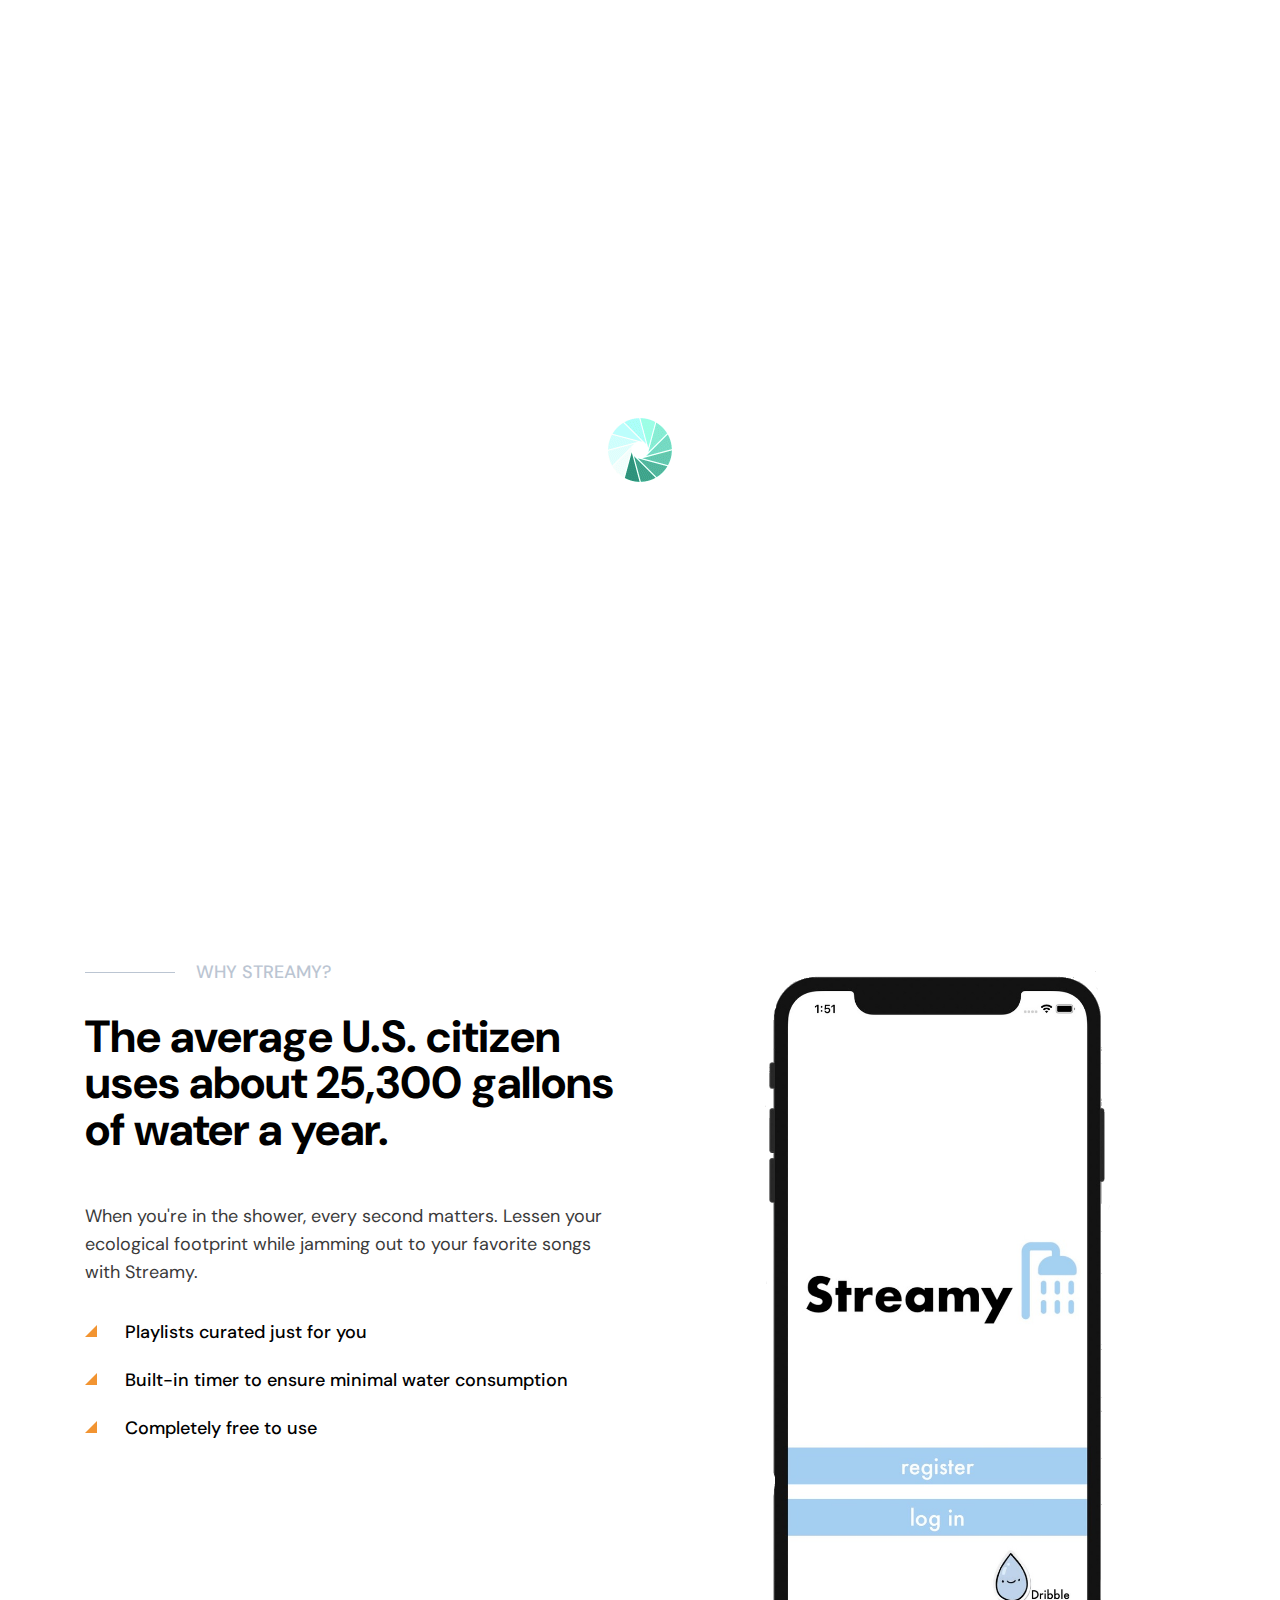
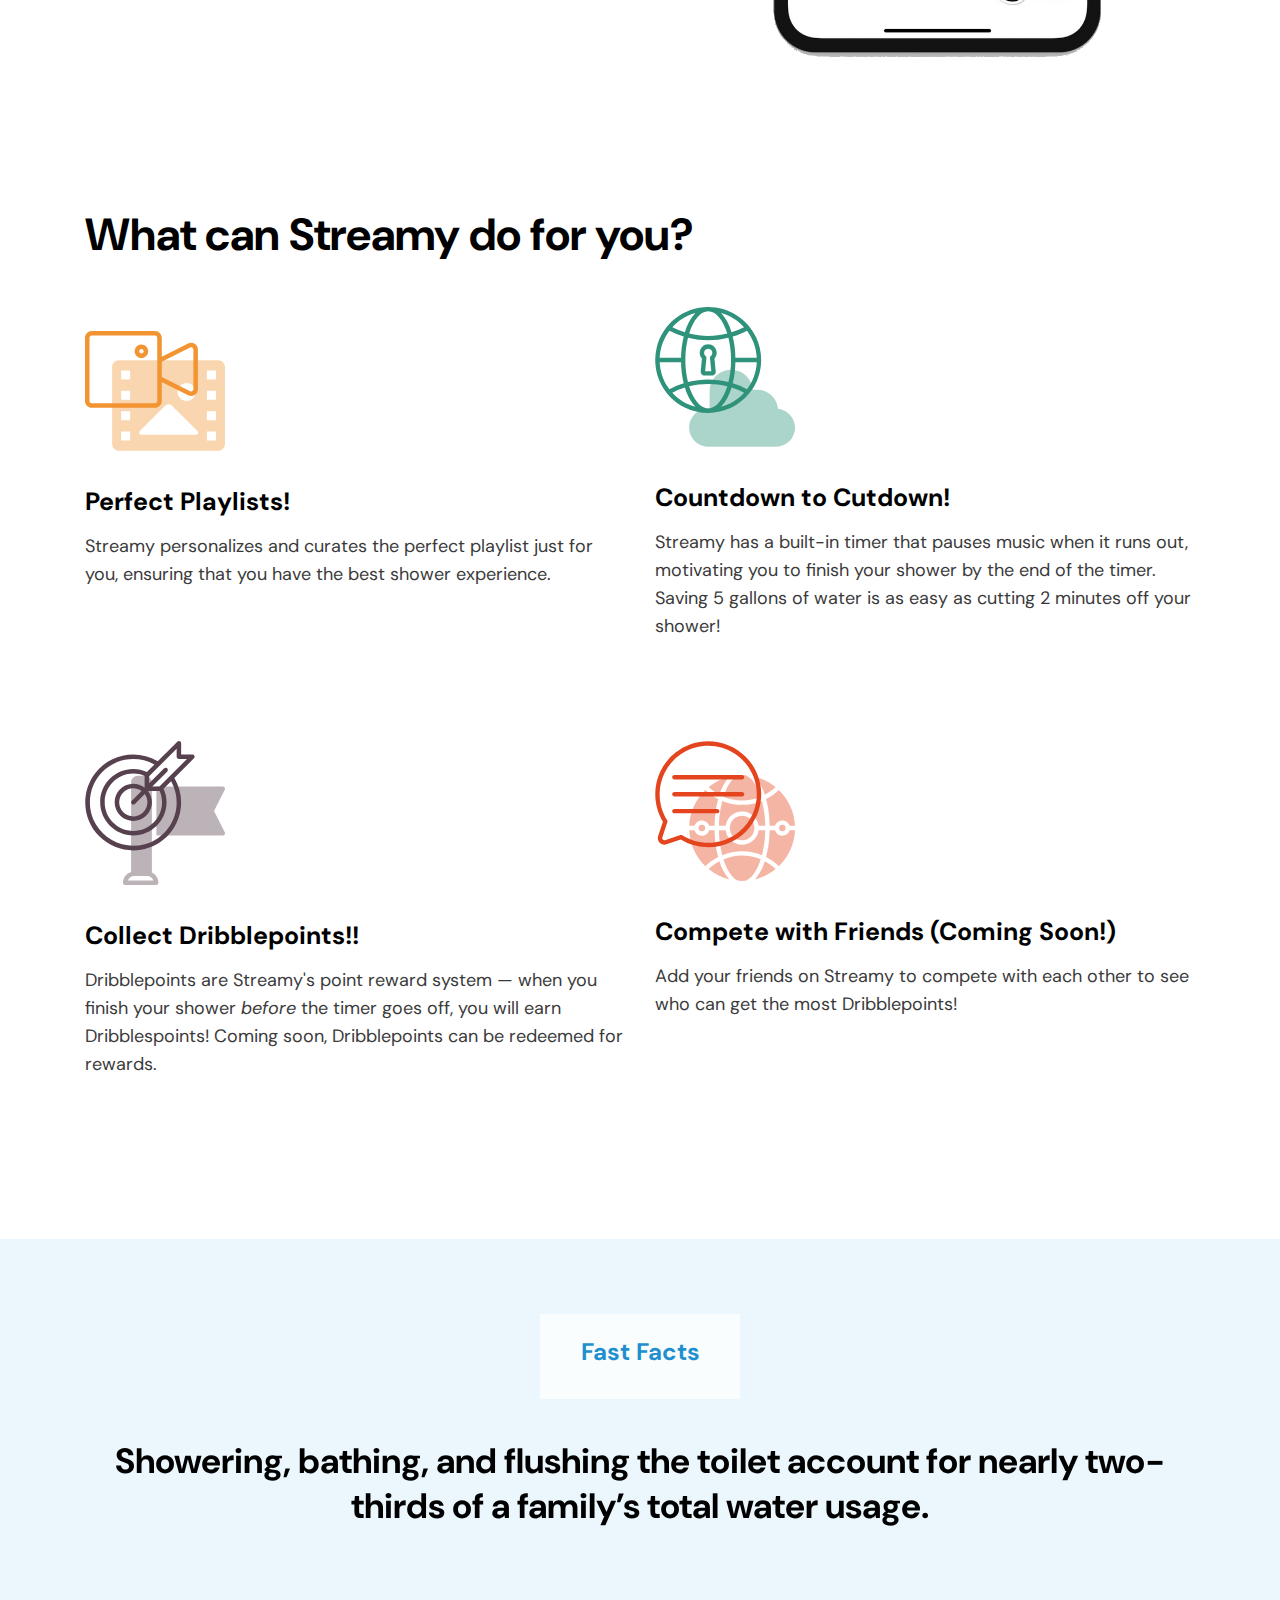
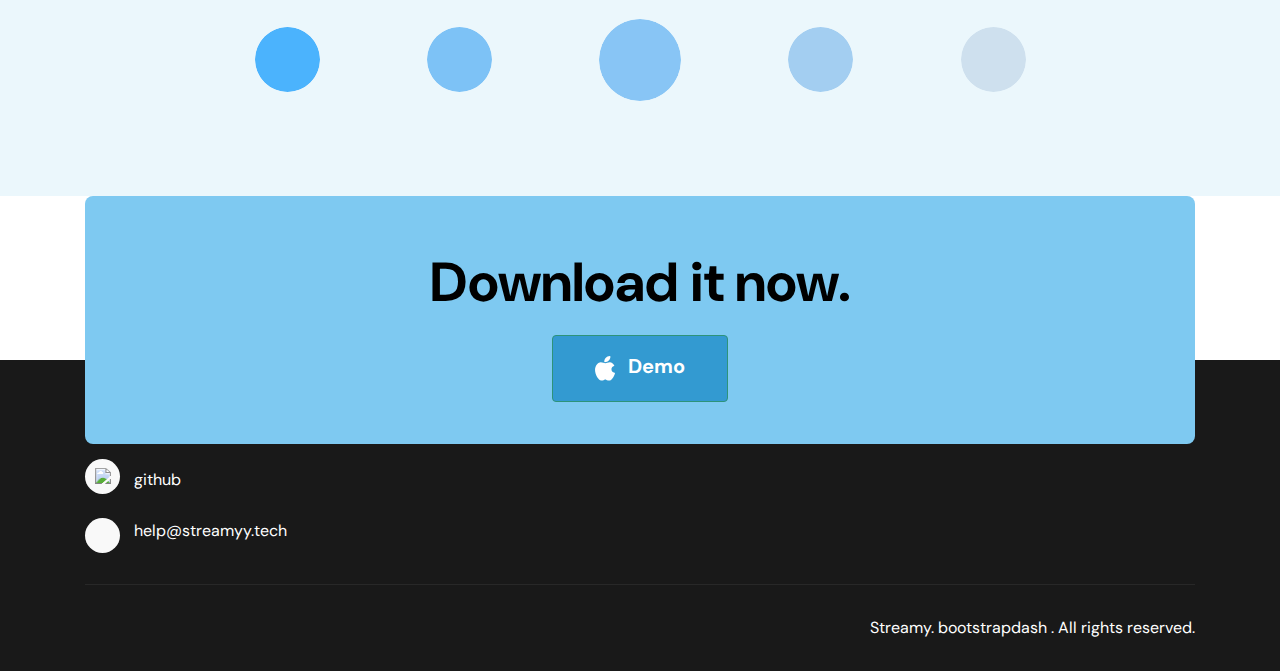
==== commit 6eb1c75f: "Update index.html" ====
--- a/index.html
+++ b/index.html
@@ -59,7 +59,7 @@
                                    <br>
                                    <div class="carousel-content-btns">
                                        <a href="#!" class="btn btn-success"><img src="assets/images/youtube.png"> Demo</a>
-                                       <a href="#!" class="btn btn-secondary"> <img src="assets/images/git.png">  Github</a>
+                                       <a href="https://github.com/streamyapp/streamy" class="btn btn-secondary"> <img src="assets/images/git.png">  Github</a>
                                     </div>
                                </div>
                                <div class="col-md-6 carousel-img-wrapper">
@@ -253,7 +253,7 @@
 
                 <nav class="footer-social-links">
                   <br>
-                  <a href="https://github.com/streamyapp/streamyapp.github.io"><img src="assets/images/gitsmall.png"></a>
+                  <a href="https://github.com/streamyapp/streamy"><img src="assets/images/gitsmall.png"></a>
                   github
                   <br><br>
                   <a><i class="fab fa-stack-exchange"></i></a>
--- a/assets/css/style.css
+++ b/assets/css/style.css
@@ -3009,7 +3009,7 @@
   display: block; }
 
 .navbar {
-  background: linear-gradient(90deg, rgba(255,255,255,0.7021739130434783) 84%, rgba(255,255,255,0.6565217391304348) 100%);
+  background: rgba(255,255,255,0.0);
   position: relative;
   display: flex;
   flex-wrap: wrap;
@@ -7194,8 +7194,8 @@
   font-weight: 500; }
 
 .edica-header.edica-landing-header {
-  background: rgb(163,206,241);
-  background: linear-gradient(90deg, rgba(163,206,241,0.8491771708683473) 29%, rgba(146,225,250,0.7707457983193278) 60%, rgba(68,179,253,0.7791491596638656) 100%);
+  background: rgb(245,252,255);
+  background: linear-gradient(90deg, rgba(245,252,255,1) 0%, rgba(214,239,255,1) 42%, rgba(123,200,254,1) 68%, rgba(75,179,253,1) 100%);
 }
 
   .edica-header.edica-landing-header .carousel-indicators {
